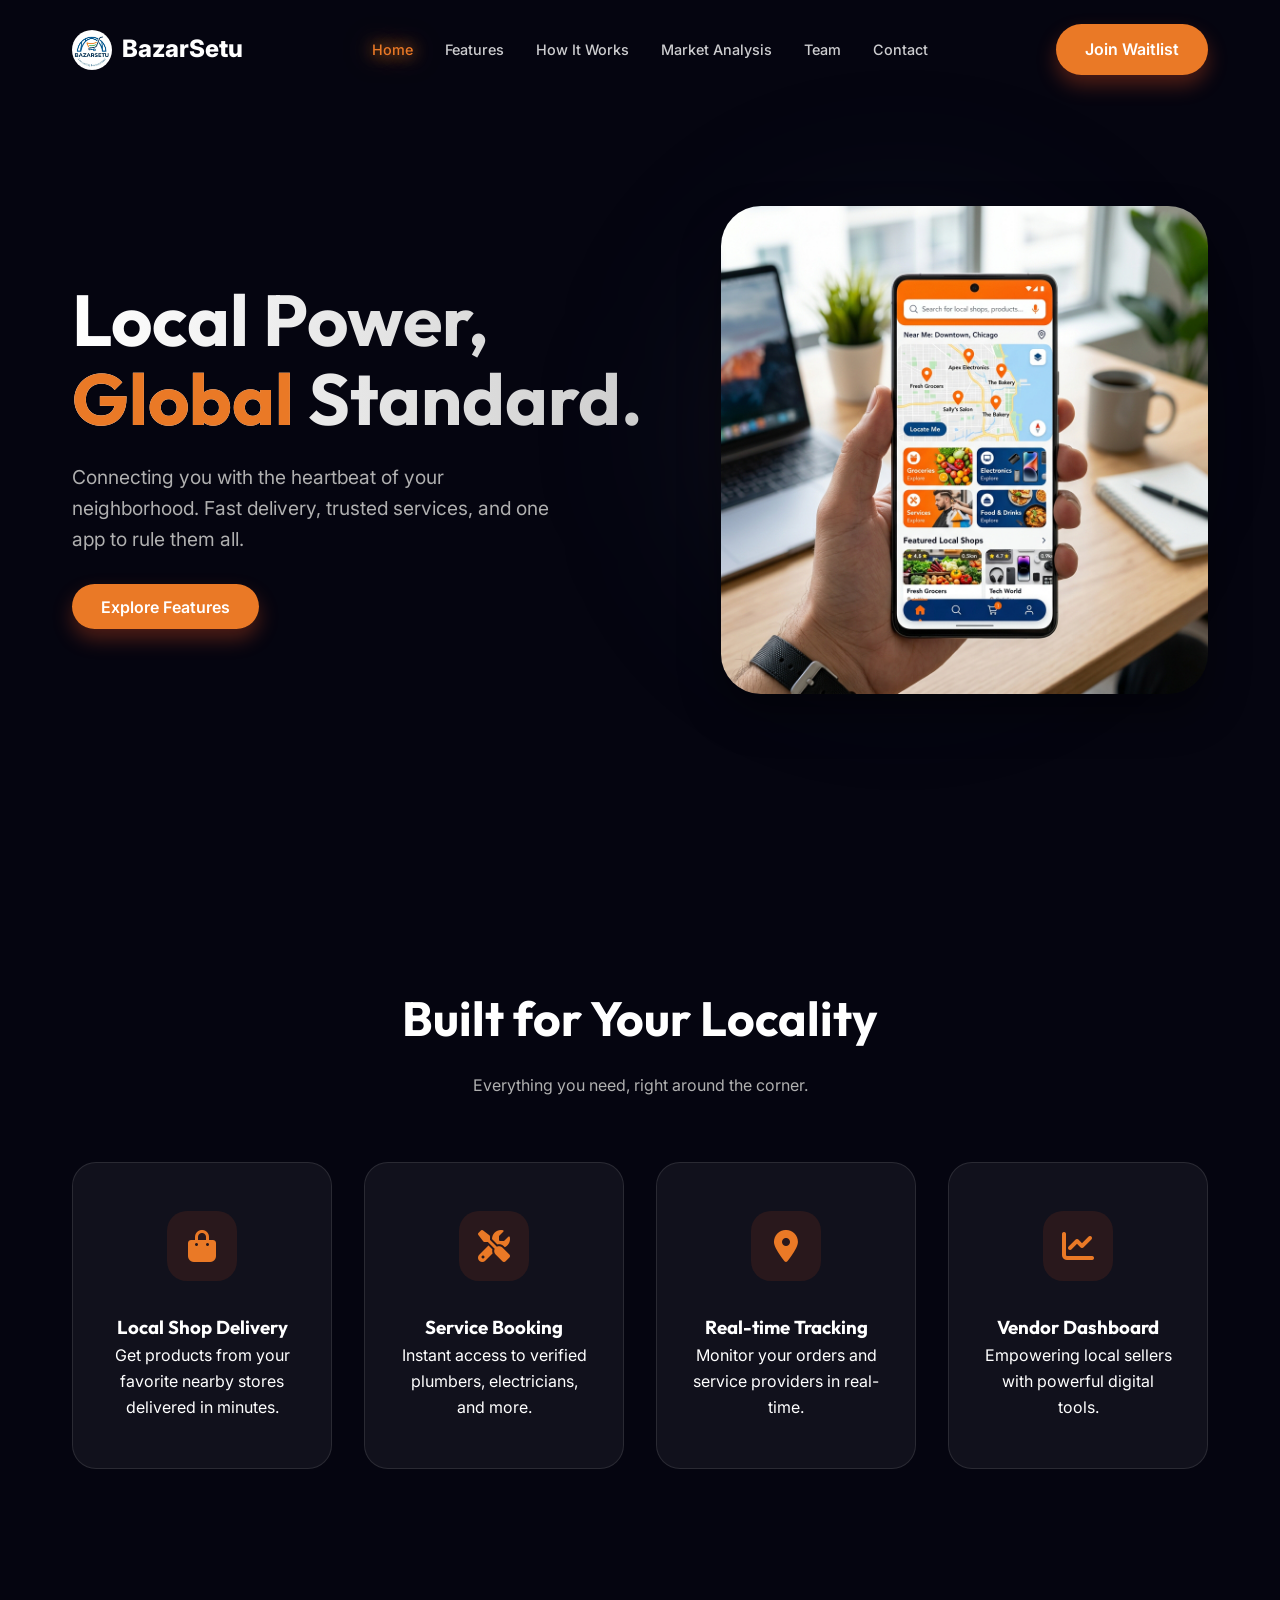
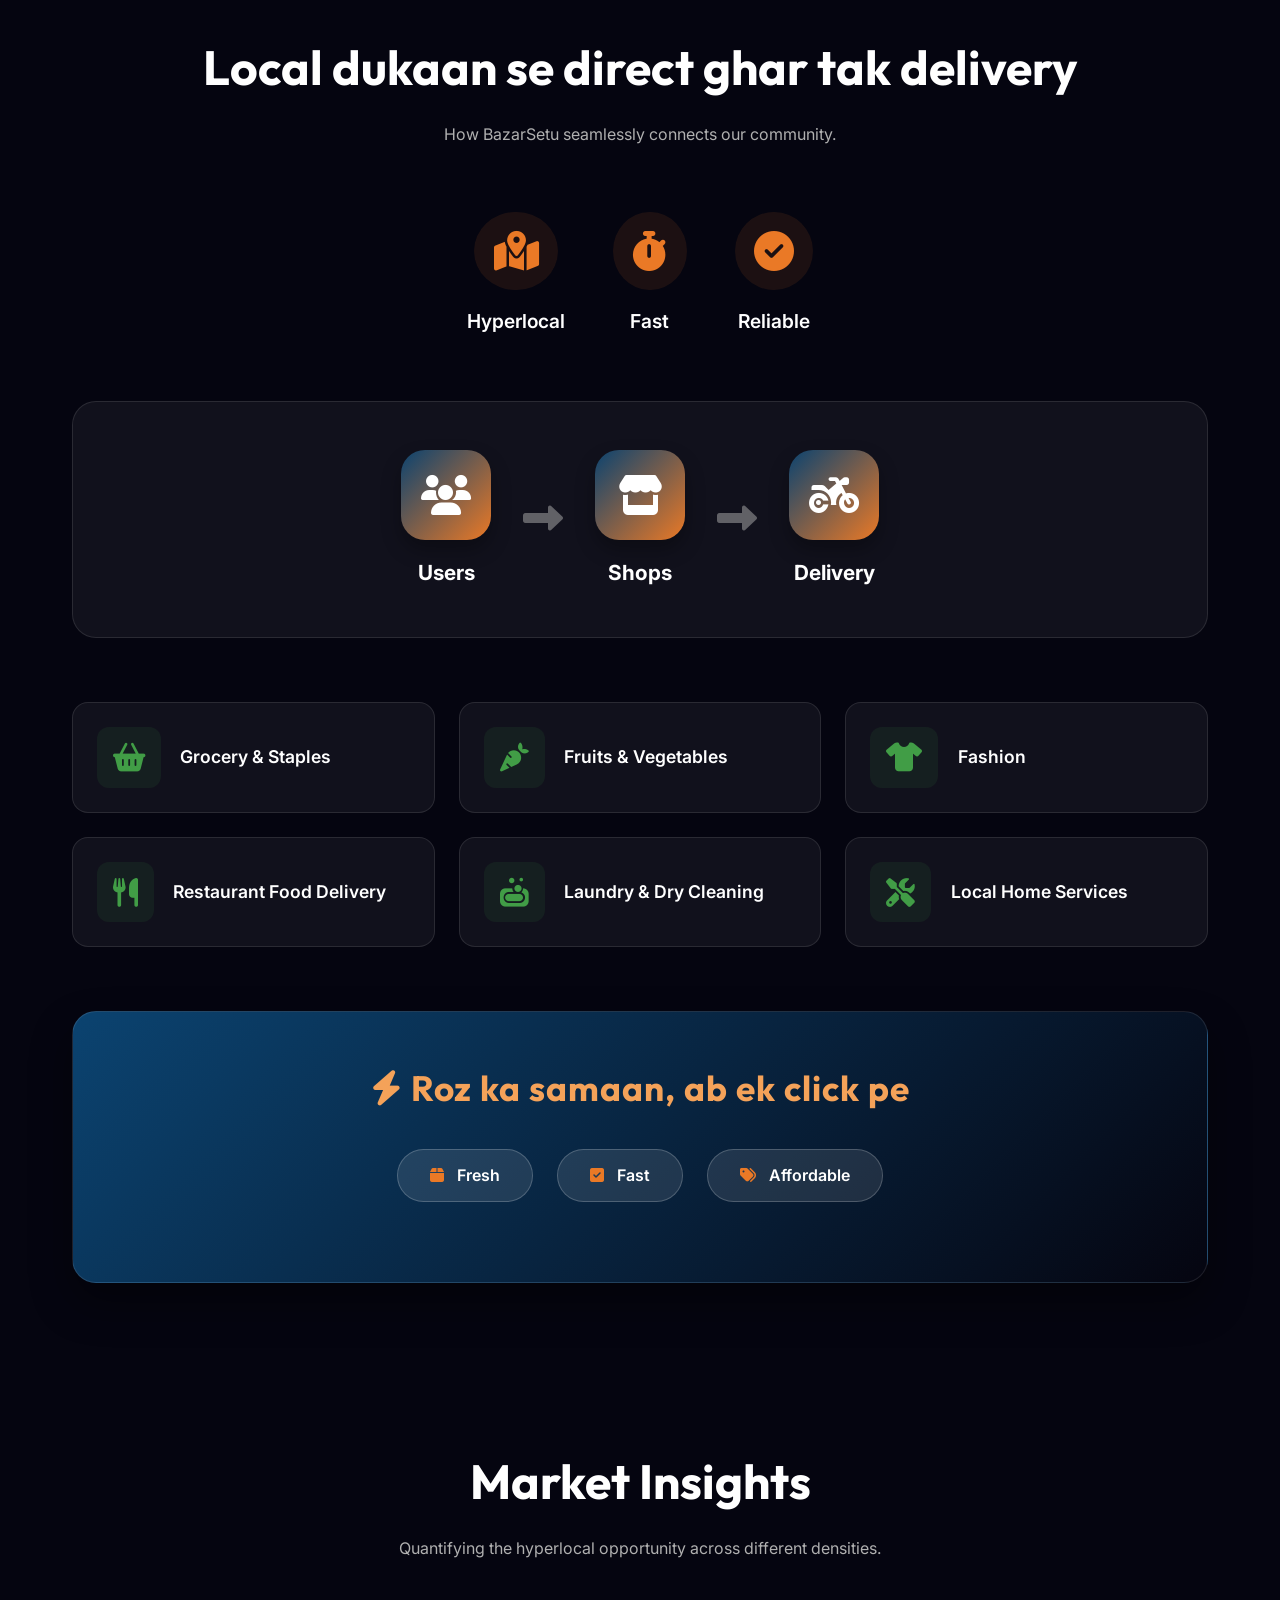
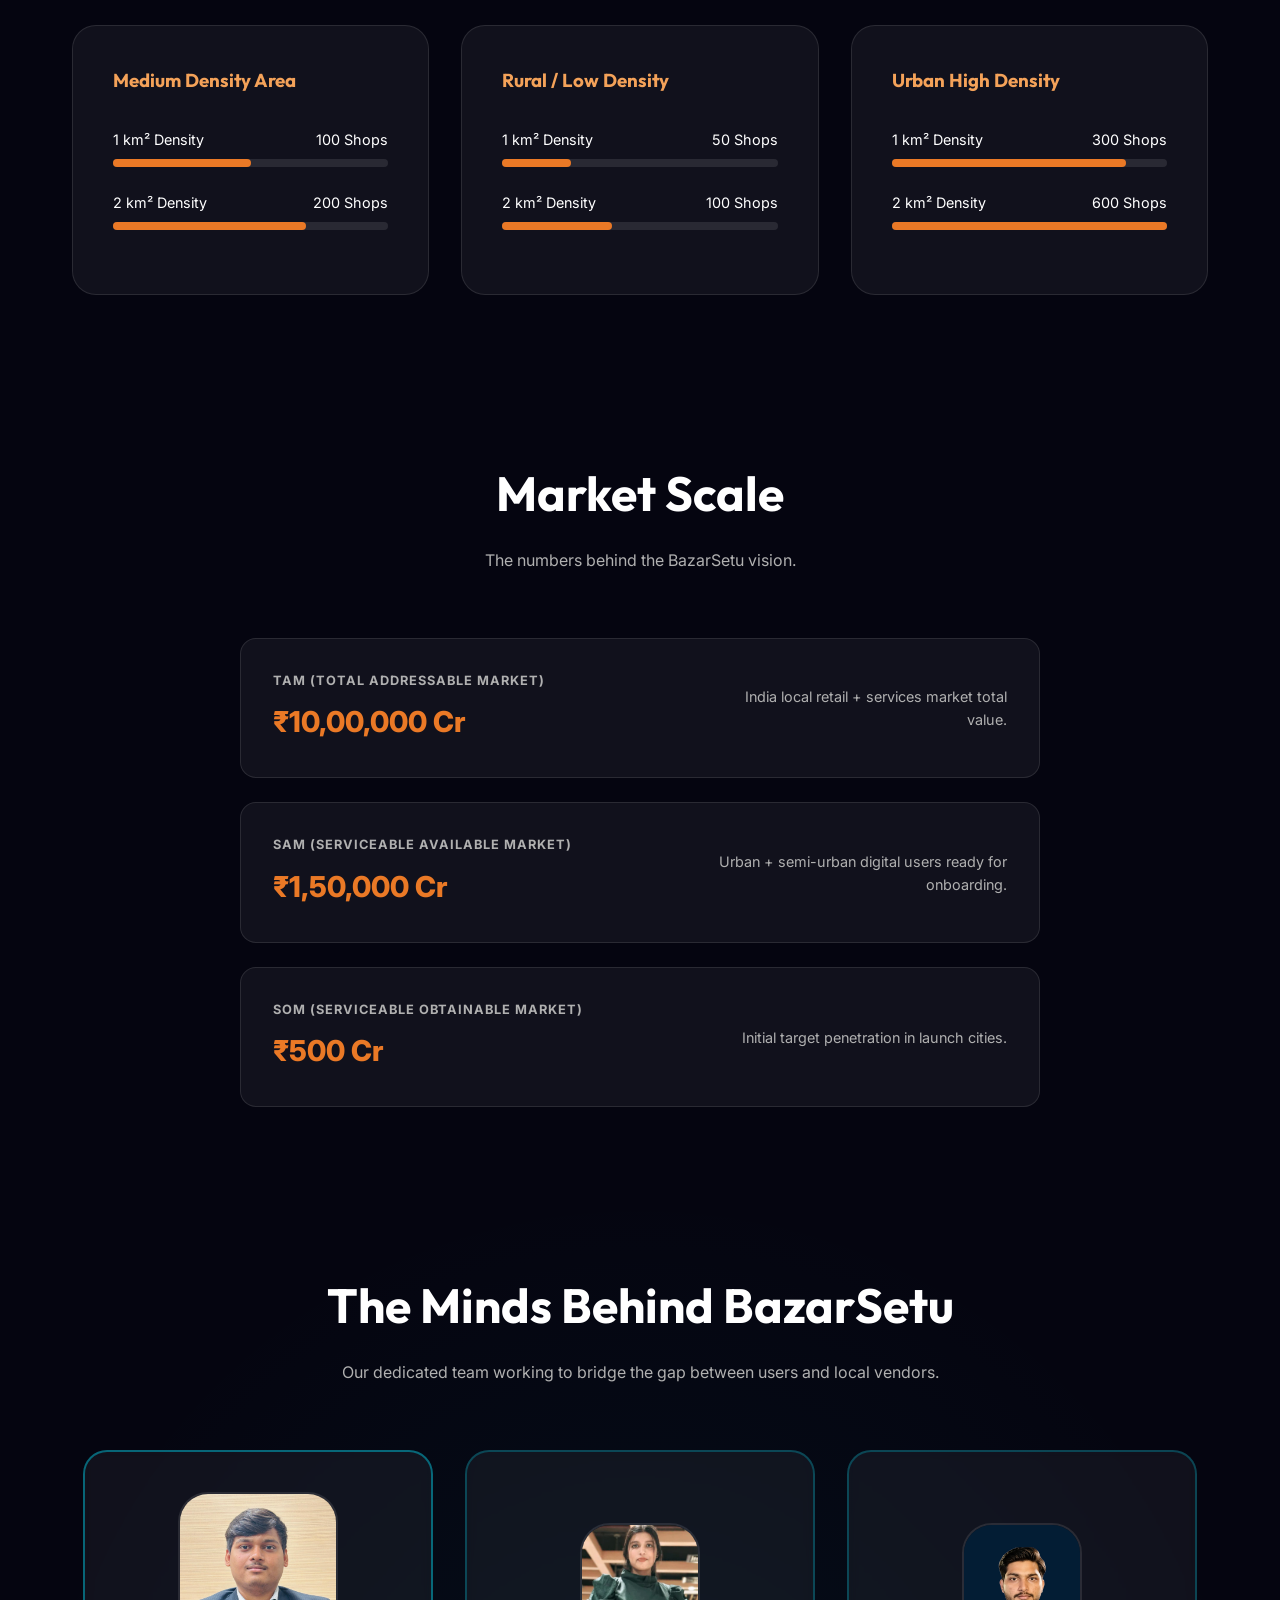
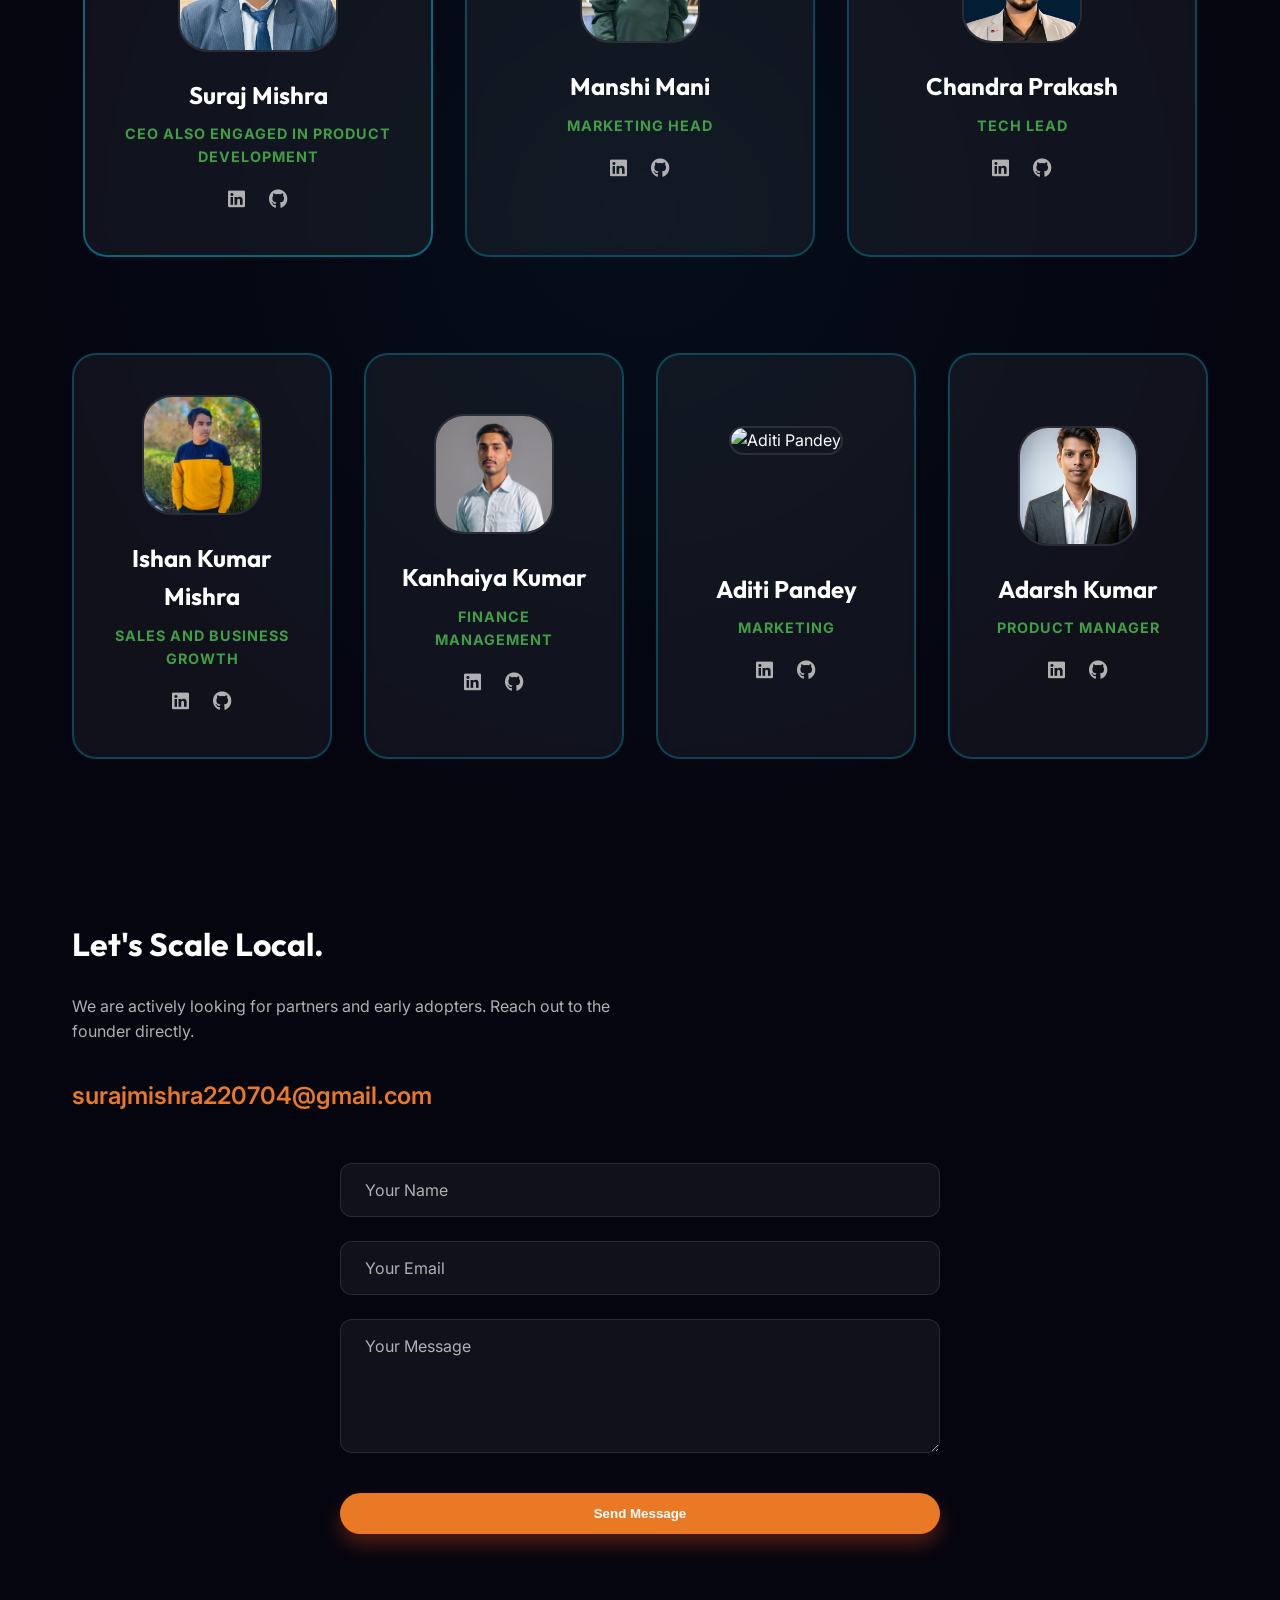
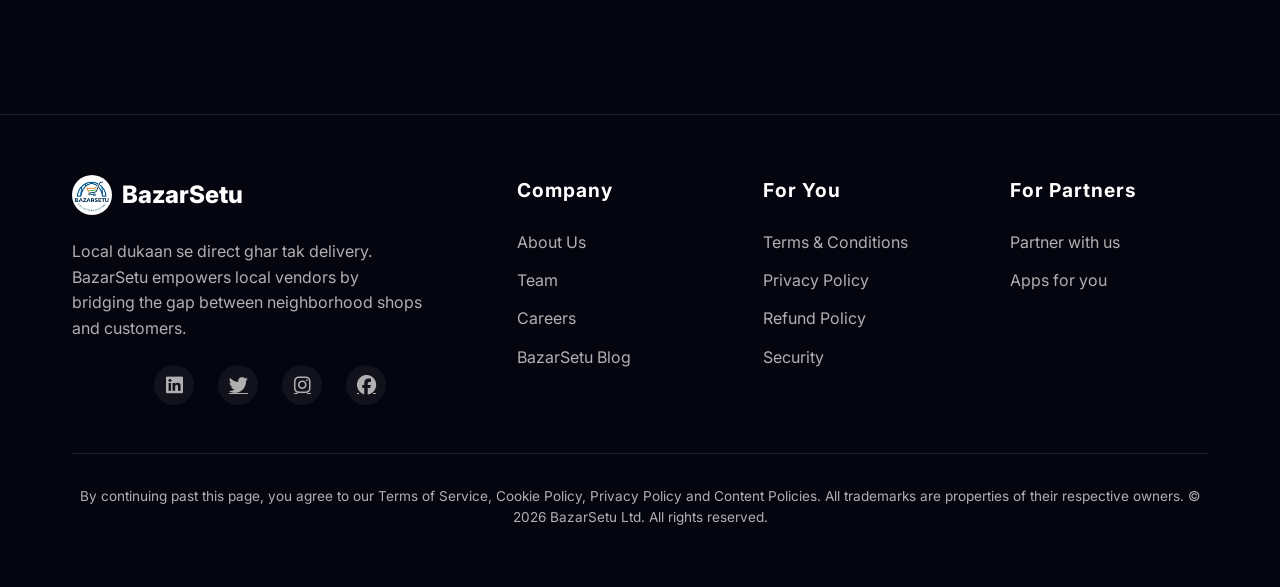
==== index.html @ 38281b8f "Merge branch 'main' from origin" ====
<!DOCTYPE html>
<html lang="en">
<head>
    <meta charset="UTF-8">
    <meta name="viewport" content="width=device-width, initial-scale=1.0">
    <title>BazarSetu | Hyperlocal Marketplace Startup</title>
    <meta name="description" content="BazarSetu connects you with nearby shops and service providers for fast delivery and reliable local services.">
    <link rel="stylesheet" href="css/style.css">
    <link rel="stylesheet" href="https://cdnjs.cloudflare.com/ajax/libs/font-awesome/6.4.0/css/all.min.css">
</head>
<body>

    <!-- Navigation -->
    <nav id="main-nav">
        <div class="container nav-content">
            <a href="index.html" class="logo">
                <img src="images/logo.png" alt="BazarSetu Logo">
                BazarSetu
            </a>
            <ul class="nav-links" id="nav-links">
                <li><a href="#hero">Home</a></li>
                <li><a href="#features">Features</a></li>
                <li><a href="#how-it-works">How It Works</a></li>
                <li><a href="#market">Market Analysis</a></li>
                <li><a href="#team">Team</a></li>
                <li><a href="#contact">Contact</a></li>
                <li class="mobile-only"><a href="#contact" class="btn-primary" style="display: inline-block; margin-top: 1rem;">Join Waitlist</a></li>
            </ul>
            <div class="nav-actions">
                <a href="#contact" class="btn-primary desktop-only">Join Waitlist</a>
                <div class="menu-toggle" id="mobile-menu">
                    <i class="fas fa-bars"></i>
                </div>
            </div>
        </div>
    </nav>

    <!-- Hero Section -->
    <section id="hero">
        <div class="hero-glow"></div>
        <div class="container hero-content">
            <div class="hero-text" data-reveal>
                <h1>Local Power, <span>Global</span> Standard.</h1>
                <p>Connecting you with the heartbeat of your neighborhood. Fast delivery, trusted services, and one app to rule them all.</p>
                <div class="hero-btns">
                    <a href="#features" class="btn-primary">Explore Features</a>
                </div>
            </div>
            <div class="hero-image" data-reveal>
                <img src="images/app_mockup.png" alt="BazarSetu Mobile App Mockup">
            </div>
        </div>
    </section>

    <!-- Features Section -->
    <section id="features">
        <div class="container">
            <div class="section-head" data-reveal>
                <h2>Built for Your <span>Locality</span></h2>
                <p>Everything you need, right around the corner.</p>
            </div>
            <div class="features-grid">
                <div class="feature-card" data-reveal>
                    <div class="feature-icon"><i class="fas fa-shopping-bag"></i></div>
                    <h3>Local Shop Delivery</h3>
                    <p>Get products from your favorite nearby stores delivered in minutes.</p>
                </div>
                <div class="feature-card" data-reveal>
                    <div class="feature-icon"><i class="fas fa-tools"></i></div>
                    <h3>Service Booking</h3>
                    <p>Instant access to verified plumbers, electricians, and more.</p>
                </div>
                <div class="feature-card" data-reveal>
                    <div class="feature-icon"><i class="fas fa-map-marker-alt"></i></div>
                    <h3>Real-time Tracking</h3>
                    <p>Monitor your orders and service providers in real-time.</p>
                </div>
                <div class="feature-card" data-reveal>
                    <div class="feature-icon"><i class="fas fa-chart-line"></i></div>
                    <h3>Vendor Dashboard</h3>
                    <p>Empowering local sellers with powerful digital tools.</p>
                </div>
            </div>
        </div>
    </section>

    <!-- How It Works Section -->
    <section id="how-it-works">
        <div class="container">
            <div class="section-head" data-reveal>
                <h2>Local dukaan se <span>direct ghar tak</span> delivery</h2>
                <p>How BazarSetu seamlessly connects our community.</p>
            </div>
            
            <div class="hw-core-pillars" data-reveal>
                <div class="hw-pillar"><i class="fas fa-map-marked-alt"></i><span>Hyperlocal</span></div>
                <div class="hw-pillar"><i class="fas fa-stopwatch"></i><span>Fast</span></div>
                <div class="hw-pillar"><i class="fas fa-check-circle"></i><span>Reliable</span></div>
            </div>

            <div class="hw-flow-container" data-reveal>
                <div class="hw-step">
                    <div class="hw-step-icon"><i class="fas fa-users"></i></div>
                    <h4>Users</h4>
                </div>
                <div class="hw-arrow"><i class="fas fa-long-arrow-alt-right"></i></div>
                <div class="hw-step">
                    <div class="hw-step-icon"><i class="fas fa-store"></i></div>
                    <h4>Shops</h4>
                </div>
                <div class="hw-arrow"><i class="fas fa-long-arrow-alt-right"></i></div>
                <div class="hw-step">
                    <div class="hw-step-icon"><i class="fas fa-motorcycle"></i></div>
                    <h4>Delivery</h4>
                </div>
            </div>

            <div class="hw-categories" data-reveal>
                <div class="hw-cat"><i class="fas fa-shopping-basket"></i><span>Grocery & Staples</span></div>
                <div class="hw-cat"><i class="fas fa-carrot"></i><span>Fruits & Vegetables</span></div>
                <div class="hw-cat"><i class="fas fa-tshirt"></i><span>Fashion</span></div>
                <div class="hw-cat"><i class="fas fa-utensils"></i><span>Restaurant Food Delivery</span></div>
                <div class="hw-cat"><i class="fas fa-soap"></i><span>Laundry & Dry Cleaning</span></div>
                <div class="hw-cat"><i class="fas fa-tools"></i><span>Local Home Services</span></div>
            </div>

            <div class="hw-tagline-box" data-reveal>
                <h3><i class="fas fa-bolt"></i> Roz ka samaan, ab ek click pe</h3>
                <div class="hw-tags">
                    <span><i class="fas fa-box"></i> Fresh</span>
                    <span><i class="fas fa-check-square"></i> Fast</span>
                    <span><i class="fas fa-tags"></i> Affordable</span>
                </div>
            </div>
        </div>
    </section>

    <!-- Market Research Section -->
    <section id="market">
        <div class="container">
            <div class="section-head" data-reveal>
                <h2>Market <span>Insights</span></h2>
                <p>Quantifying the hyperlocal opportunity across different densities.</p>
            </div>
            
            <div class="market-cases">
                <!-- Case 1: Medium Density -->
                <div class="case-card" data-reveal>
                    <h3>Medium Density Area</h3>
                    <div class="chart-bar-container">
                        <div class="chart-item">
                            <div class="chart-label">
                                <span>1 km² Density</span>
                                <span>100 Shops</span>
                            </div>
                            <div class="progress-bg"><div class="progress-fill" style="width: 50%;"></div></div>
                        </div>
                        <div class="chart-item">
                            <div class="chart-label">
                                <span>2 km² Density</span>
                                <span>200 Shops</span>
                            </div>
                            <div class="progress-bg"><div class="progress-fill" style="width: 70%;"></div></div>
                        </div>
                    </div>
                </div>

                <!-- Case 2: Rural / Low Density -->
                <div class="case-card" data-reveal>
                    <h3>Rural / Low Density</h3>
                    <div class="chart-bar-container">
                        <div class="chart-item">
                            <div class="chart-label">
                                <span>1 km² Density</span>
                                <span>50 Shops</span>
                            </div>
                            <div class="progress-bg"><div class="progress-fill" style="width: 25%;"></div></div>
                        </div>
                        <div class="chart-item">
                            <div class="chart-label">
                                <span>2 km² Density</span>
                                <span>100 Shops</span>
                            </div>
                            <div class="progress-bg"><div class="progress-fill" style="width: 40%;"></div></div>
                        </div>
                    </div>
                </div>

                <!-- Case 3: Urban High Density -->
                <div class="case-card" data-reveal>
                    <h3>Urban High Density</h3>
                    <div class="chart-bar-container">
                        <div class="chart-item">
                            <div class="chart-label">
                                <span>1 km² Density</span>
                                <span>300 Shops</span>
                            </div>
                            <div class="progress-bg"><div class="progress-fill" style="width: 85%;"></div></div>
                        </div>
                        <div class="chart-item">
                            <div class="chart-label">
                                <span>2 km² Density</span>
                                <span>600 Shops</span>
                            </div>
                            <div class="progress-bg"><div class="progress-fill" style="width: 100%;"></div></div>
                        </div>
                    </div>
                </div>
            </div>
        </div>
    </section>

    <!-- Market Potential (TAM SAM SOM) -->
    <section id="potential">
        <div class="container">
            <div class="section-head" data-reveal>
                <h2>Market <span>Scale</span></h2>
                <p>The numbers behind the BazarSetu vision.</p>
            </div>

            <div class="market-overview">
                <div class="market-tier" data-reveal>
                    <div class="tier-info">
                        <h4>TAM (Total Addressable Market)</h4>
                        <div class="amount">₹10,00,000 Cr</div>
                    </div>
                    <div class="tier-desc">India local retail + services market total value.</div>
                </div>
                <div class="market-tier" data-reveal>
                    <div class="tier-info">
                        <h4>SAM (Serviceable Available Market)</h4>
                        <div class="amount">₹1,50,000 Cr</div>
                    </div>
                    <div class="tier-desc">Urban + semi-urban digital users ready for onboarding.</div>
                </div>
                <div class="market-tier" data-reveal>
                    <div class="tier-info">
                        <h4>SOM (Serviceable Obtainable Market)</h4>
                        <div class="amount">₹500 Cr</div>
                    </div>
                    <div class="tier-desc">Initial target penetration in launch cities.</div>
                </div>
            </div>
        </div>
    </section>

    <!-- Team Section -->
    <section id="team">
        <div class="container">
            <div class="section-head" data-reveal>
                <h2>The <span>Minds</span> Behind BazarSetu</h2>
                <p>Our dedicated team working to bridge the gap between users and local vendors.</p>
            </div>

            <div class="team-container">
                <!-- Leading Team Tier -->
                <div class="team-tier core-team-tier" data-reveal>
                    <div class="team-card founder">
                        <div class="member-img-wrapper">
                            <img src="images/suraj.png" alt="Suraj Mishra" class="member-img">
                        </div>
                        <div class="member-info">
                            <h3>Suraj Mishra</h3>
                            <span class="role">CEO also engaged in product development</span>
                            <div class="social-links">
                                <a href="https://www.linkedin.com/in/suraj-mishra-283059278/"><i class="fab fa-linkedin"></i></a>
                                <a href="https://github.com/suraj-812"><i class="fab fa-github"></i></a>
                            </div>
                        </div>
                    </div>
                    <div class="team-card">
                        <div class="member-img-wrapper">
                            <img src="images/Manshi.png" alt="Manshi Mani" class="member-img">
                        </div>
                        <div class="member-info">
                            <h3>Manshi Mani</h3>
                            <span class="role">Marketing Head</span>
                            <div class="social-links">
                                <a href="https://www.linkedin.com/in/manshi-mani-a901a1308?utm_source=share_via&utm_content=profile&utm_medium=member_android"><i class="fab fa-linkedin"></i></a>
                                <a href="https://github.com/manimanshi2207-design"><i class="fab fa-github"></i></a>
                            </div>
                        </div>
                    </div>
                    <div class="team-card">
                        <div class="member-img-wrapper">
                            <img src="images/cp.png" alt="Rohan Das" class="member-img">
                        </div>
                        <div class="member-info">
                            <h3>Chandra Prakash</h3>
                            <span class="role">Tech Lead</span>
                            <div class="social-links">
                                <a href="https://www.linkedin.com/in/chandra-prakash90"><i class="fab fa-linkedin"></i></a>
                                <a href=" https://github.com/TechEnggCP01"><i class="fab fa-github"></i></a>
                            </div>
                        </div>
                    </div>
                </div>

                <div class="team-tier core-tier" data-reveal>
                    <!-- Member 1 -->
                    <div class="team-card">
                        <div class="member-img-wrapper">
                            <img src="images/ishan.png" alt="Ishan Kumar Mishra" class="member-img">
                        </div>
                        <div class="member-info">
                            <h3>Ishan Kumar Mishra</h3>
                            <span class="role">Sales and business Growth</span>
                            <div class="social-links">
                                <a href="#"><i class="fab fa-linkedin"></i></a>
                                <a href="#"><i class="fab fa-github"></i></a>
                            </div>
                        </div>
                    </div>
                    <!-- Member 2 -->
                    <div class="team-card">
                        <div class="member-img-wrapper">
                            <img src="images/kanhaiyakumar.jpeg" alt="Kanhaiya Kumar" class="member-img">
                        </div>
                        <div class="member-info">
                            <h3>Kanhaiya Kumar</h3>
                            <span class="role">Finance management</span>
                            <div class="social-links">
                                <a href="https://www.linkedin.com/in/kanhaiya-kumar5"><i class="fab fa-linkedin"></i></a>
                                <a href="https://github.com/kanhaiyamishra05"><i class="fab fa-github"></i></a>
                            </div>
                        </div>
                    </div>
                    <!-- Member 3 -->
                    <div class="team-card">
                        <div class="member-img-wrapper">
                            <img src="images/team_ananya.png" alt="Aditi Pandey" class="member-img">
                        </div>
                        <div class="member-info">
                            <h3>Aditi Pandey</h3>
                            <span class="role">Marketing</span>
                            <div class="social-links">
                                <a href="#"><i class="fab fa-linkedin"></i></a>
                                <a href="#"><i class="fab fa-github"></i></a>
                            </div>
                        </div>
                    </div>
                    <!-- Member 4 -->
                    <div class="team-card">
                        <div class="member-img-wrapper">
                            <img src="images/adarsh.png" alt="Adarsh Kumar" class="member-img">
                        </div>
                        <div class="member-info">
                            <h3>Adarsh Kumar</h3>
                            <span class="role">Product Manager</span>
                            <div class="social-links">
                                <a href="https://www.linkedin.com/in/adarsh-kumar-934bb5331?utm_source=share&utm_campaign=share_via&utm_content=profile&utm_medium=android_app"><i class="fab fa-linkedin"></i></a>
                                <a href="https://github.com/adarshkumar161920-del"><i class="fab fa-github"></i></a>
                            </div>
                        </div>
                    </div>
                </div>
            </div>
        </div>
    </section>

    <!-- Contact Section -->
    <section id="contact">
        <div class="container">
            <div class="contact-box" data-reveal>
                <h3>Let's <span>Scale</span> Local.</h3>
                <p style="color: var(--text-gray); margin-bottom: 2rem; max-width: 600px;">We are actively looking for partners and early adopters. Reach out to the founder directly.</p>
                <a href="mailto:surajmishra220704@gmail.com" class="contact-email">surajmishra220704@gmail.com</a>

                <form action="https://formsubmit.co/bazarsetu6@gmail.com" method="POST" class="contact-form">
                    <input type="text" name="name" placeholder="Your Name" required class="glass-input">
                    <input type="email" name="email" placeholder="Your Email" required class="glass-input">
                    <!-- Config elements for formsubmit -->
                    <input type="hidden" name="_captcha" value="false">
                    <input type="hidden" name="_subject" value="New Submission from BazarSetu Contact Form">
                    
                    <textarea name="message" placeholder="Your Message" required class="glass-input" rows="5"></textarea>
                    <button type="submit" class="btn-primary" style="margin-top: 1rem; width: 100%;">Send Message</button>
                </form>
            </div>
        </div>
    </section>

    <footer>
        <div class="container">
            <div class="footer-grid">
                <div class="footer-col about-col">
                    <a href="index.html" class="logo">
                        <img src="images/logo.png" alt="BazarSetu Logo">
                        BazarSetu
                    </a>
                    <p>Local dukaan se direct ghar tak delivery. BazarSetu empowers local vendors by bridging the gap between neighborhood shops and customers.</p>
                    <div class="social-links footer-socials">
                        <a href="#"><i class="fab fa-linkedin"></i></a>
                        <a href="https://x.com/BazarSetu"><i class="fab fa-twitter"></i></a>
                        <a href="https://www.instagram.com/bazarsetu_"><i class="fab fa-instagram"></i></a>
                        <a href="https://www.facebook.com/share/18dxwwvAvE/"><i class="fab fa-facebook"></i></a>
                    </div>
                </div>
                
                <div class="footer-col">
                    <h4>Company</h4>
                    <ul>
                        <li><a href="index.html#hero">About Us</a></li>
                        <li><a href="index.html#team">Team</a></li>
                        <li><a href="#">Careers</a></li>
                        <li><a href="#">BazarSetu Blog</a></li>
                    </ul>
                </div>
                
                <div class="footer-col">
                    <h4>For You</h4>
                    <ul>
                        <li><a href="html/terms.html">Terms & Conditions</a></li>
                        <li><a href="html/privacy.html">Privacy Policy</a></li>
                        <li><a href="html/refund.html">Refund Policy</a></li>
                        <li><a href="html/security.html">Security</a></li>
                    </ul>
                </div>

                <div class="footer-col">
                    <h4>For Partners</h4>
                    <ul>
                        <li><a href="#">Partner with us</a></li>
                        <li><a href="#">Apps for you</a></li>
                    </ul>
                </div>
            </div>
            
            <div class="footer-bottom">
                <p>By continuing past this page, you agree to our Terms of Service, Cookie Policy, Privacy Policy and Content Policies. All trademarks are properties of their respective owners. © 2026 BazarSetu Ltd. All rights reserved.</p>
            </div>
        </div>
    </footer>

    <script src="Script/script.js"></script>
</body>
</html>
---- css/style.css ----
@import url('https://fonts.googleapis.com/css2?family=Inter:wght@300;400;600;800&family=Outfit:wght@400;700&display=swap');

:root {
    --primary: #EA7926;
    --primary-light: #F4A259;
    --secondary: #0B4370;
    --accent: #419D46;
    --bg-dark: #050510;
    --bg-card: rgba(255, 255, 255, 0.05);
    --text-white: #FFFFFF;
    --text-gray: #B0B0B0;
    --glass-border: rgba(255, 255, 255, 0.1);
    --glass-grad: linear-gradient(135deg, rgba(255, 255, 255, 0.1), rgba(255, 255, 255, 0.05));
    --shadow-premium: 0 20px 40px rgba(0, 0, 0, 0.4);
    --transition-smooth: all 0.4s cubic-bezier(0.165, 0.84, 0.44, 1);
}

* {
    margin: 0;
    padding: 0;
    box-sizing: border-box;
}

body {
    font-family: 'Inter', sans-serif;
    background-color: var(--bg-dark);
    color: var(--text-white);
    line-height: 1.6;
    overflow-x: hidden;
}

h1, h2, h3 {
    font-family: 'Outfit', sans-serif;
    font-weight: 700;
}

/* --- Animations & Reveal --- */
@keyframes float {
    0% { transform: translateY(0px) scale(1); }
    50% { transform: translateY(-15px) scale(1.02); }
    100% { transform: translateY(0px) scale(1); }
}

@keyframes pulse-glow {
    0% { opacity: 0.4; transform: scale(1); }
    50% { opacity: 0.7; transform: scale(1.05); }
    100% { opacity: 0.4; transform: scale(1); }
}

[data-reveal] {
    opacity: 0;
    transform: translateY(40px);
    transition: all 1s cubic-bezier(0.165, 0.84, 0.44, 1);
}

[data-reveal].revealed {
    opacity: 1;
    transform: translateY(0);
}

/* --- Layout --- */

.container {
    max-width: 1200px;
    margin: 0 auto;
    padding: 0 2rem;
}

section {
    padding: 80px 0;
}

/* --- Navigation --- */

nav {
    position: fixed;
    top: 0;
    width: 100%;
    z-index: 1000;
    padding: 1.5rem 0;
    transition: var(--transition-smooth);
}

nav.scrolled {
    background: rgba(5, 5, 16, 0.8);
    backdrop-filter: blur(10px);
    border-bottom: 1px solid var(--glass-border);
    padding: 1rem 0;
}

.nav-content {
    display: flex;
    justify-content: space-between;
    align-items: center;
}

.logo {
    display: flex;
    align-items: center;
    gap: 10px;
    font-size: 1.5rem;
    font-weight: 800;
    color: var(--text-white);
    text-decoration: none;
}

.logo img {
    height: 40px;
    width: 40px;
    border-radius: 50%;
    object-fit: cover;
    background-color: #ffffff; /* Ensures the logo circle pops against the dark nav */
}

.nav-links {
    display: flex;
    gap: 2rem;
    list-style: none;
}

.mobile-only {
    display: none;
}

.desktop-only {
    display: inline-block;
}

.nav-actions {
    display: flex;
    align-items: center;
    gap: 1.5rem;
}

.menu-toggle {
    display: none;
    font-size: 1.5rem;
    color: var(--text-white);
    cursor: pointer;
    transition: var(--transition-smooth);
}

.menu-toggle:hover {
    color: var(--primary);
}

.nav-links a {
    color: var(--text-white);
    text-decoration: none;
    font-weight: 500;
    font-size: 0.9rem;
    transition: var(--transition-smooth);
    opacity: 0.8;
}

.nav-links a:hover {
    opacity: 1;
    color: var(--primary);
}

.nav-links a.active-link {
    opacity: 1;
    color: var(--primary);
    text-shadow: 0 0 15px var(--primary), 0 0 30px var(--primary-light);
    transform: scale(1.05);
    transition: all 0.3s ease;
}

.btn-primary {
    background: var(--primary);
    color: white;
    padding: 0.8rem 1.8rem;
    border-radius: 50px;
    text-decoration: none;
    font-weight: 600;
    transition: var(--transition-smooth);
    border: none;
    cursor: pointer;
    box-shadow: 0 10px 20px rgba(255, 87, 34, 0.3);
}

.btn-primary:hover {
    transform: translateY(-3px);
    box-shadow: 0 15px 30px rgba(255, 87, 34, 0.4);
}

/* --- Hero Section --- */

#hero {
    min-height: 100vh;
    display: flex;
    align-items: center;
    position: relative;
    overflow: hidden;
}

.hero-glow {
    position: absolute;
    top: 20%;
    right: 10%;
    width: 500px;
    height: 500px;
    background: radial-gradient(circle, rgba(234, 121, 38, 0.2) 0%, rgba(11, 67, 112, 0.1) 50%, transparent 70%);
    filter: blur(80px);
    z-index: 0;
    pointer-events: none;
    animation: pulse-glow 8s ease-in-out infinite;
}

.hero-content {
    display: grid;
    grid-template-columns: 1.2fr 1fr;
    align-items: center;
    gap: 4rem;
}

.hero-text h1 {
    font-size: 4.5rem;
    line-height: 1.1;
    margin-bottom: 1.5rem;
    background: linear-gradient(to right, #fff, #ccc);
    -webkit-background-clip: text;
    -webkit-text-fill-color: transparent;
}

.hero-text h1 span {
    color: var(--primary);
    -webkit-text-fill-color: var(--primary);
}

.hero-text p {
    font-size: 1.2rem;
    color: var(--text-gray);
    margin-bottom: 2.5rem;
    max-width: 500px;
}

.hero-image img {
    width: 100%;
    max-width: 550px;
    display: block;
    border-radius: 40px;
    box-shadow: var(--shadow-premium);
    animation: float 6s ease-in-out infinite;
}

.hero-image:hover img {
    transform: perspective(1000px) rotateY(0deg) rotateX(0deg);
}

/* --- Features --- */

.section-head {
    text-align: center;
    margin-bottom: 4rem;
}

.section-head h2 {
    font-size: 3rem;
    margin-bottom: 1rem;
}

.section-head p {
    color: var(--text-gray);
}

.features-grid {
    display: grid;
    grid-template-columns: repeat(auto-fit, minmax(250px, 1fr));
    gap: 2rem;
}

.feature-card {
    background: var(--bg-card);
    border: 1px solid var(--glass-border);
    padding: 3rem 2rem;
    border-radius: 24px;
    transition: var(--transition-smooth);
    text-align: center;
}

.feature-card:hover {
    background: rgba(255, 255, 255, 0.08);
    transform: translateY(-10px);
    border-color: var(--primary);
}

.feature-icon {
    width: 70px;
    height: 70px;
    background: rgba(255, 87, 34, 0.1);
    color: var(--primary);
    display: flex;
    align-items: center;
    justify-content: center;
    border-radius: 20px;
    margin: 0 auto 2rem;
    font-size: 2rem;
}

/* --- How It Works Infographic UI --- */
.hw-core-pillars {
    display: flex;
    justify-content: center;
    gap: 3rem;
    margin-bottom: 4rem;
    flex-wrap: wrap;
}

.hw-pillar {
    display: flex;
    flex-direction: column;
    align-items: center;
    gap: 0.5rem;
    font-size: 1.2rem;
    font-weight: 600;
    color: var(--text-white);
}

.hw-pillar i {
    font-size: 2.5rem;
    color: var(--primary);
    background: rgba(234, 121, 38, 0.1);
    padding: 1.2rem;
    border-radius: 50%;
    margin-bottom: 0.5rem;
}

.hw-flow-container {
    display: flex;
    justify-content: center;
    align-items: center;
    gap: 2rem;
    background: var(--bg-card);
    border: 1px solid var(--glass-border);
    padding: 3rem;
    border-radius: 24px;
    margin-bottom: 4rem;
}

.hw-step {
    text-align: center;
}

.hw-step-icon {
    width: 90px;
    height: 90px;
    background: linear-gradient(135deg, var(--secondary), var(--primary));
    border-radius: 24px;
    display: flex;
    justify-content: center;
    align-items: center;
    font-size: 2.5rem;
    color: white;
    margin: 0 auto 1rem;
    box-shadow: 0 10px 20px rgba(0,0,0,0.3);
    animation: float 5s ease-in-out infinite alternate;
}

.hw-step h4 {
    font-size: 1.3rem;
    color: var(--text-white);
}

.hw-arrow {
    font-size: 2.5rem;
    color: var(--text-gray);
    opacity: 0.5;
}

.hw-categories {
    display: grid;
    grid-template-columns: repeat(auto-fit, minmax(280px, 1fr));
    gap: 1.5rem;
    margin-bottom: 4rem;
}

.hw-cat {
    background: var(--bg-card);
    border: 1px solid var(--glass-border);
    padding: 1.5rem;
    border-radius: 16px;
    display: flex;
    align-items: center;
    gap: 1.2rem;
    font-size: 1.1rem;
    font-weight: 600;
    transition: var(--transition-smooth);
}

.hw-cat:hover {
    transform: translateY(-5px);
    border-color: var(--accent);
    background: rgba(255, 255, 255, 0.1);
}

.hw-cat i {
    font-size: 1.8rem;
    color: var(--accent);
    background: rgba(65, 157, 70, 0.1);
    padding: 1rem;
    border-radius: 12px;
}

.hw-tagline-box {
    background: linear-gradient(135deg, var(--secondary), #050510);
    border: 1px solid var(--glass-border);
    padding: 3rem;
    border-radius: 24px;
    text-align: center;
    box-shadow: var(--shadow-premium);
}

.hw-tagline-box h3 {
    color: var(--primary-light);
    font-size: 2.2rem;
    margin-bottom: 2rem;
    letter-spacing: 1px;
}

.hw-tags {
    display: flex;
    justify-content: center;
    gap: 1.5rem;
    margin-bottom: 2rem;
    flex-wrap: wrap;
}

.hw-tags span {
    background: rgba(255, 255, 255, 0.1);
    padding: 0.8rem 2rem;
    border-radius: 50px;
    font-weight: 600;
    color: var(--text-white);
    border: 1px solid rgba(255, 255, 255, 0.2);
    display: flex;
    align-items: center;
    gap: 0.8rem;
}

.hw-tags span i {
    color: var(--primary);
}

.hw-hashtag {
    font-size: 1.8rem;
    font-weight: 800;
    color: var(--text-white);
    letter-spacing: 2px;
    display: flex;
    justify-content: center;
    align-items: center;
    gap: 10px;
}

/* --- Market Research Charts --- */

.market-cases {
    display: grid;
    grid-template-columns: repeat(auto-fit, minmax(300px, 1fr));
    gap: 2rem;
}

.case-card {
    background: var(--bg-card);
    border: 1px solid var(--glass-border);
    border-radius: 24px;
    padding: 2.5rem;
    position: relative;
    overflow: hidden;
}

.case-card h3 {
    margin-bottom: 1.5rem;
    color: var(--primary-light);
}

.chart-bar-container {
    margin-top: 2rem;
}

.chart-item {
    margin-bottom: 1.5rem;
}

.chart-label {
    display: flex;
    justify-content: space-between;
    margin-bottom: 0.5rem;
    font-size: 0.9rem;
}

.progress-bg {
    height: 8px;
    background: rgba(255, 255, 255, 0.1);
    border-radius: 4px;
}

.progress-fill {
    height: 100%;
    background: var(--primary);
    border-radius: 4px;
    width: 0;
    transition: width 1.5s ease;
}

/* --- TAM SAM SOM Visualization --- */

.market-overview {
    display: flex;
    flex-direction: column;
    align-items: center;
    gap: 1.5rem;
    margin-top: 4rem;
}

.market-tier {
    width: 100%;
    max-width: 800px;
    background: var(--bg-card);
    border: 1px solid var(--glass-border);
    padding: 2rem;
    border-radius: 16px;
    display: flex;
    justify-content: space-between;
    align-items: center;
    transition: var(--transition-smooth);
}

.market-tier:hover {
    background: rgba(255, 255, 255, 0.1);
    transform: scale(1.02);
}

.tier-info h4 {
    color: var(--text-gray);
    font-size: 0.8rem;
    text-transform: uppercase;
    letter-spacing: 1px;
    margin-bottom: 0.5rem;
}

.tier-info .amount {
    font-size: 1.8rem;
    font-weight: 800;
    color: var(--primary);
}

.tier-desc {
    font-size: 0.9rem;
    color: var(--text-gray);
    max-width: 300px;
    text-align: right;
}

/* --- Contact & Footer --- */

footer {
    padding: 60px 0;
    border-top: 1px solid var(--glass-border);
    margin-top: 100px;
}

.footer-grid {
    display: grid;
    grid-template-columns: 2fr 1fr 1fr 1fr;
    gap: 3rem;
    margin-bottom: 3rem;
}

.footer-col h4 {
    font-size: 1.2rem;
    margin-bottom: 1.5rem;
    letter-spacing: 1px;
    color: var(--text-white);
}

.footer-col ul {
    list-style: none;
}

.footer-col ul li {
    margin-bottom: 0.8rem;
}

.footer-col ul li a {
    color: var(--text-gray);
    text-decoration: none;
    transition: var(--transition-smooth);
}

.footer-col ul li a:hover {
    color: var(--primary);
}

.about-col p {
    color: var(--text-gray);
    margin: 1.5rem 0;
    max-width: 350px;
}

.footer-socials {
    display: flex;
    gap: 1.5rem;
}

.footer-socials a {
    color: var(--text-white);
    background: rgba(255, 255, 255, 0.05);
    width: 40px;
    height: 40px;
    display: flex;
    justify-content: center;
    align-items: center;
    border-radius: 50%;
    transition: var(--transition-smooth);
}

.footer-socials a:hover {
    background: var(--primary);
    transform: translateY(-3px);
}

.footer-bottom {
    border-top: 1px solid var(--glass-border);
    padding-top: 2rem;
    text-align: center;
    color: var(--text-gray);
    font-size: 0.85rem;
    line-height: 1.5;
}

.contact-box h3 {
    font-size: 2rem;
    margin-bottom: 1.5rem;
}

.contact-email {
    font-size: 1.5rem;
    color: var(--primary);
    text-decoration: none;
    font-weight: 600;
    border-bottom: 2px solid transparent;
    transition: var(--transition-smooth);
}

.contact-email:hover {
    border-bottom: 2px solid var(--primary);
}

.contact-form {
    margin-top: 3rem;
    display: flex;
    flex-direction: column;
    gap: 1.5rem;
    max-width: 600px;
    margin-left: auto;
    margin-right: auto;
    text-align: left;
}

.glass-input {
    width: 100%;
    padding: 1rem 1.5rem;
    background: var(--bg-card);
    border: 1px solid var(--glass-border);
    border-radius: 12px;
    color: var(--text-white);
    font-family: inherit;
    font-size: 1rem;
    transition: var(--transition-smooth);
}

.glass-input::placeholder {
    color: var(--text-gray);
}

.glass-input:focus {
    outline: none;
    border-color: var(--primary);
    background: rgba(255, 255, 255, 0.08);
    box-shadow: 0 0 15px rgba(234, 121, 38, 0.2);
}

/* --- Team Section --- */

#team {
    background: radial-gradient(circle at center, rgba(0, 188, 212, 0.05) 0%, transparent 70%);
}

.team-container {
    display: flex;
    flex-direction: column;
    align-items: center;
    gap: 4rem;
}

.team-tier, .core-tier {
    width: 100%;
    display: flex;
    justify-content: center;
    flex-wrap: wrap;
    gap: 2rem;
}

.core-tier {
    margin-top: 2rem;
}

.team-card {
    background: var(--bg-card);
    border: 2px solid rgba(0, 188, 212, 0.3);
    border-radius: 24px;
    padding: 2.5rem 2rem;
    text-align: center;
    transition: var(--transition-smooth);
    position: relative;
    overflow: hidden;
    backdrop-filter: blur(5px);
    display: flex;
    flex-direction: column;
    justify-content: center;
    align-items: center;
    flex: 1 1 260px;
    max-width: 350px;
    min-height: 380px;
}

.team-card::before {
    content: '';
    position: absolute;
    top: 0;
    left: 0;
    width: 100%;
    height: 100%;
    background: radial-gradient(circle at var(--mouse-x, 50%) var(--mouse-y, 50%), rgba(0, 188, 212, 0.15) 0%, transparent 60%);
    opacity: 0;
    transition: opacity 0.3s ease;
    pointer-events: none;
}

.team-card:hover::before {
    opacity: 1;
}

.team-card:hover {
    transform: translateY(-10px);
    border-color: var(--accent);
    box-shadow: 0 15px 30px rgba(0, 188, 212, 0.2);
}

.team-card.founder {
    border-color: rgba(0, 188, 212, 0.5); /* Keep it slightly stronger for leader if desired, or just omit if totally uniform */
}

.member-img-wrapper {
    width: 120px;
    height: 120px;
    margin: 0 auto 1.5rem;
    position: relative;
}

.founder .member-img-wrapper {
    width: 160px;
    height: 160px;
}

.member-img {
    width: 100%;
    height: 100%;
    object-fit: cover;
    border-radius: 30px; /* Rounded Squares */
    border: 2px solid var(--glass-border);
    transition: var(--transition-smooth);
}

.team-card:hover .member-img {
    border-color: var(--accent);
    transform: scale(1.05);
}

.member-info h3 {
    font-size: 1.5rem;
    margin-bottom: 0.5rem;
    color: var(--text-white);
}

.member-info .role {
    color: var(--accent);
    font-weight: 700;
    font-size: 0.9rem;
    text-transform: uppercase;
    letter-spacing: 1px;
    margin-bottom: 1rem;
    display: block;
}

.member-info .bio {
    color: var(--text-gray);
    font-size: 0.9rem;
    line-height: 1.5;
    margin-bottom: 1.5rem;
}

.social-links {
    display: flex;
    justify-content: center;
    gap: 1.5rem;
}

.social-links a {
    color: var(--text-gray);
    font-size: 1.2rem;
    transition: var(--transition-smooth);
}

.social-links a:hover {
    color: var(--accent);
    transform: translateY(-3px);
}

/* --- Animations --- */

[data-reveal] {
    opacity: 0;
    transform: translateY(30px);
    transition: all 0.8s ease;
}

[data-reveal].revealed {
    opacity: 1;
    transform: translateY(0);
}

@media (max-width: 968px) {
    .menu-toggle {
        display: block;
    }
    
    .desktop-only {
        display: none !important;
    }

    .mobile-only {
        display: block;
    }

    .nav-links {
        position: absolute;
        top: 100%;
        left: 0;
        width: 100%;
        background: rgba(5, 5, 16, 0.98);
        backdrop-filter: blur(15px);
        flex-direction: column;
        align-items: center;
        padding: 2rem 0;
        gap: 1.5rem;
        border-bottom: 1px solid var(--glass-border);
        clip-path: polygon(0 0, 100% 0, 100% 0, 0 0);
        transition: clip-path 0.4s cubic-bezier(0.165, 0.84, 0.44, 1);
    }

    .nav-links.active {
        clip-path: polygon(0 0, 100% 0, 100% 100%, 0 100%);
    }

    .hero-content {
        grid-template-columns: 1fr;
        text-align: center;
    }
    .hero-text h1 {
        font-size: 3rem;
    }
    .hero-text p {
        margin: 0 auto 2.5rem;
    }
    .hero-image {
        max-width: 400px;
        margin: 0 auto;
    }
    .footer-content {
        flex-direction: column;
        gap: 2rem;
        text-align: center;
    }
    .tier-desc {
        display: none;
    }
    .hw-flow-container {
        flex-direction: column;
        gap: 2rem;
    }
    .hw-arrow {
        transform: rotate(90deg);
    }
    .hw-core-pillars {
        flex-direction: column;
        gap: 2rem;
    }
    .footer-grid {
        grid-template-columns: 1fr 1fr;
    }
    .about-col {
        grid-column: span 2;
    }
}

@media (max-width: 480px) {
    .footer-grid {
        grid-template-columns: 1fr;
    }
    .about-col {
        grid-column: span 1;
    }
}
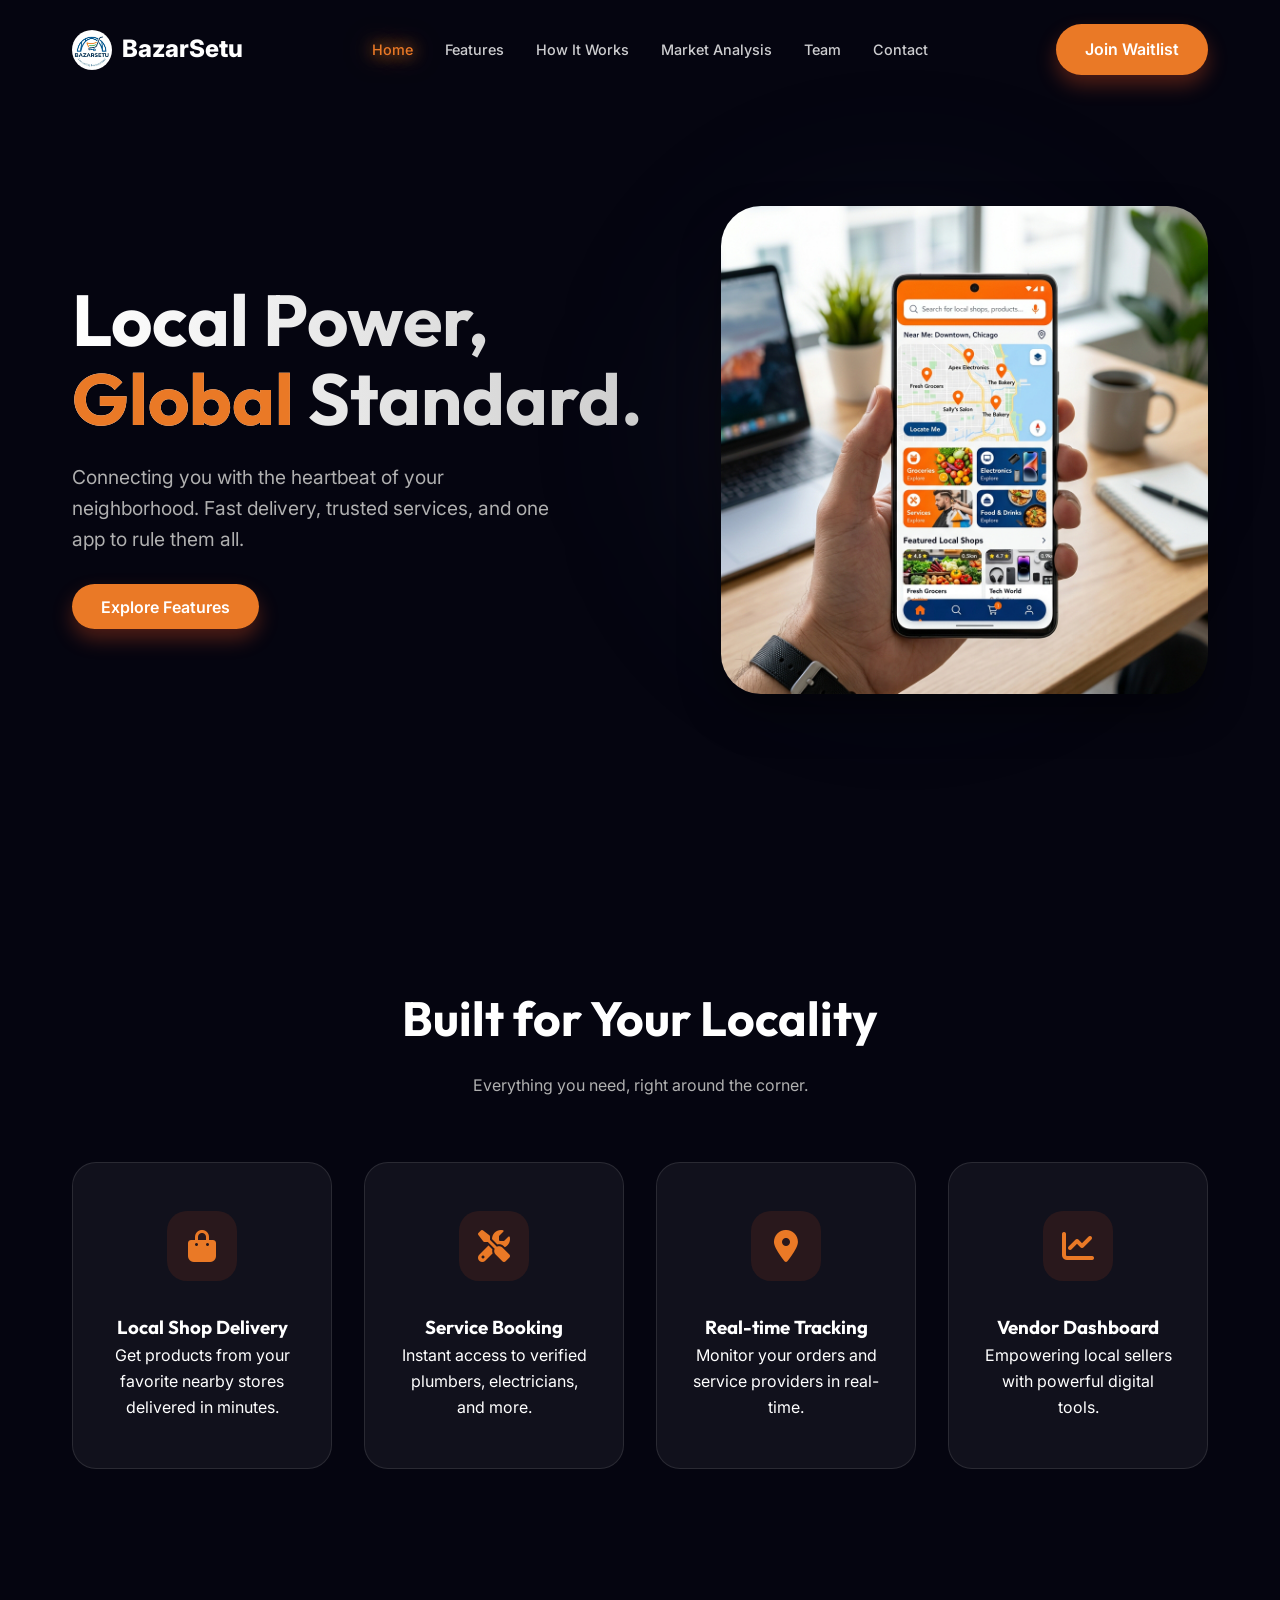
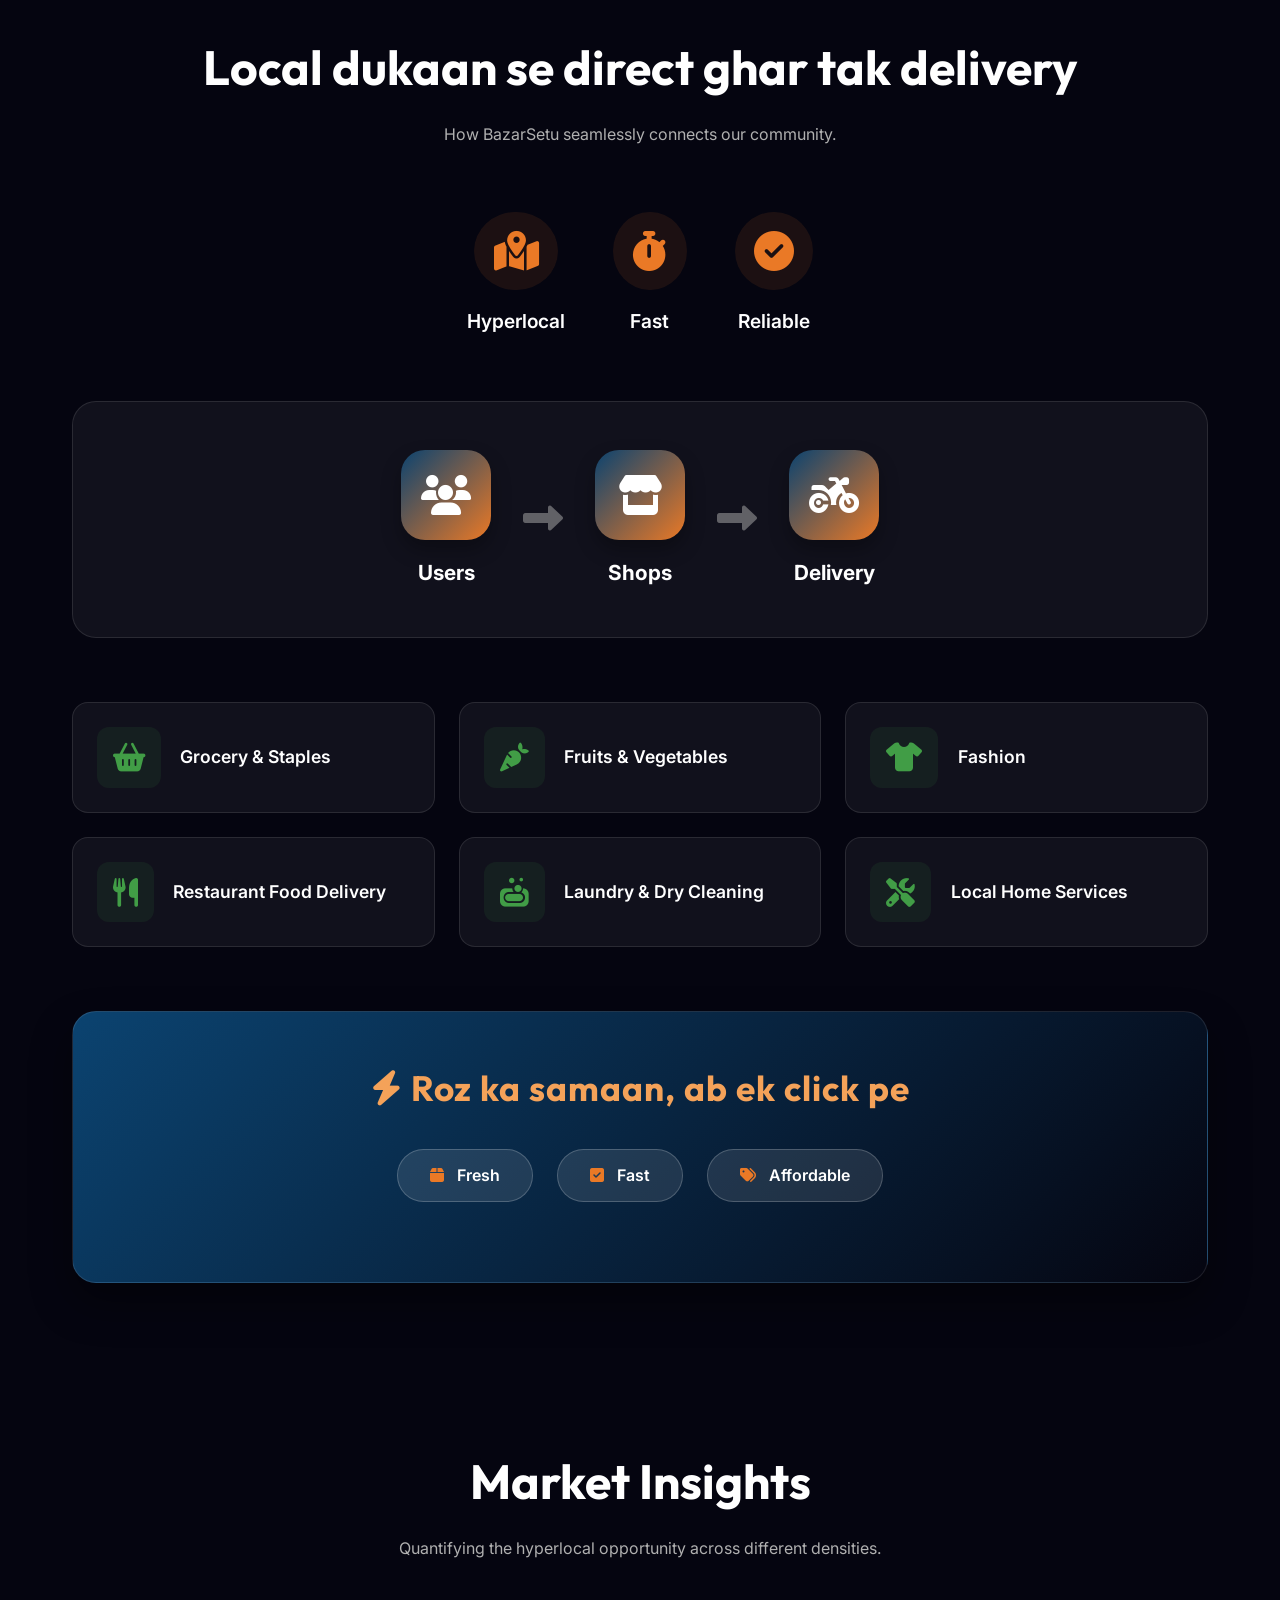
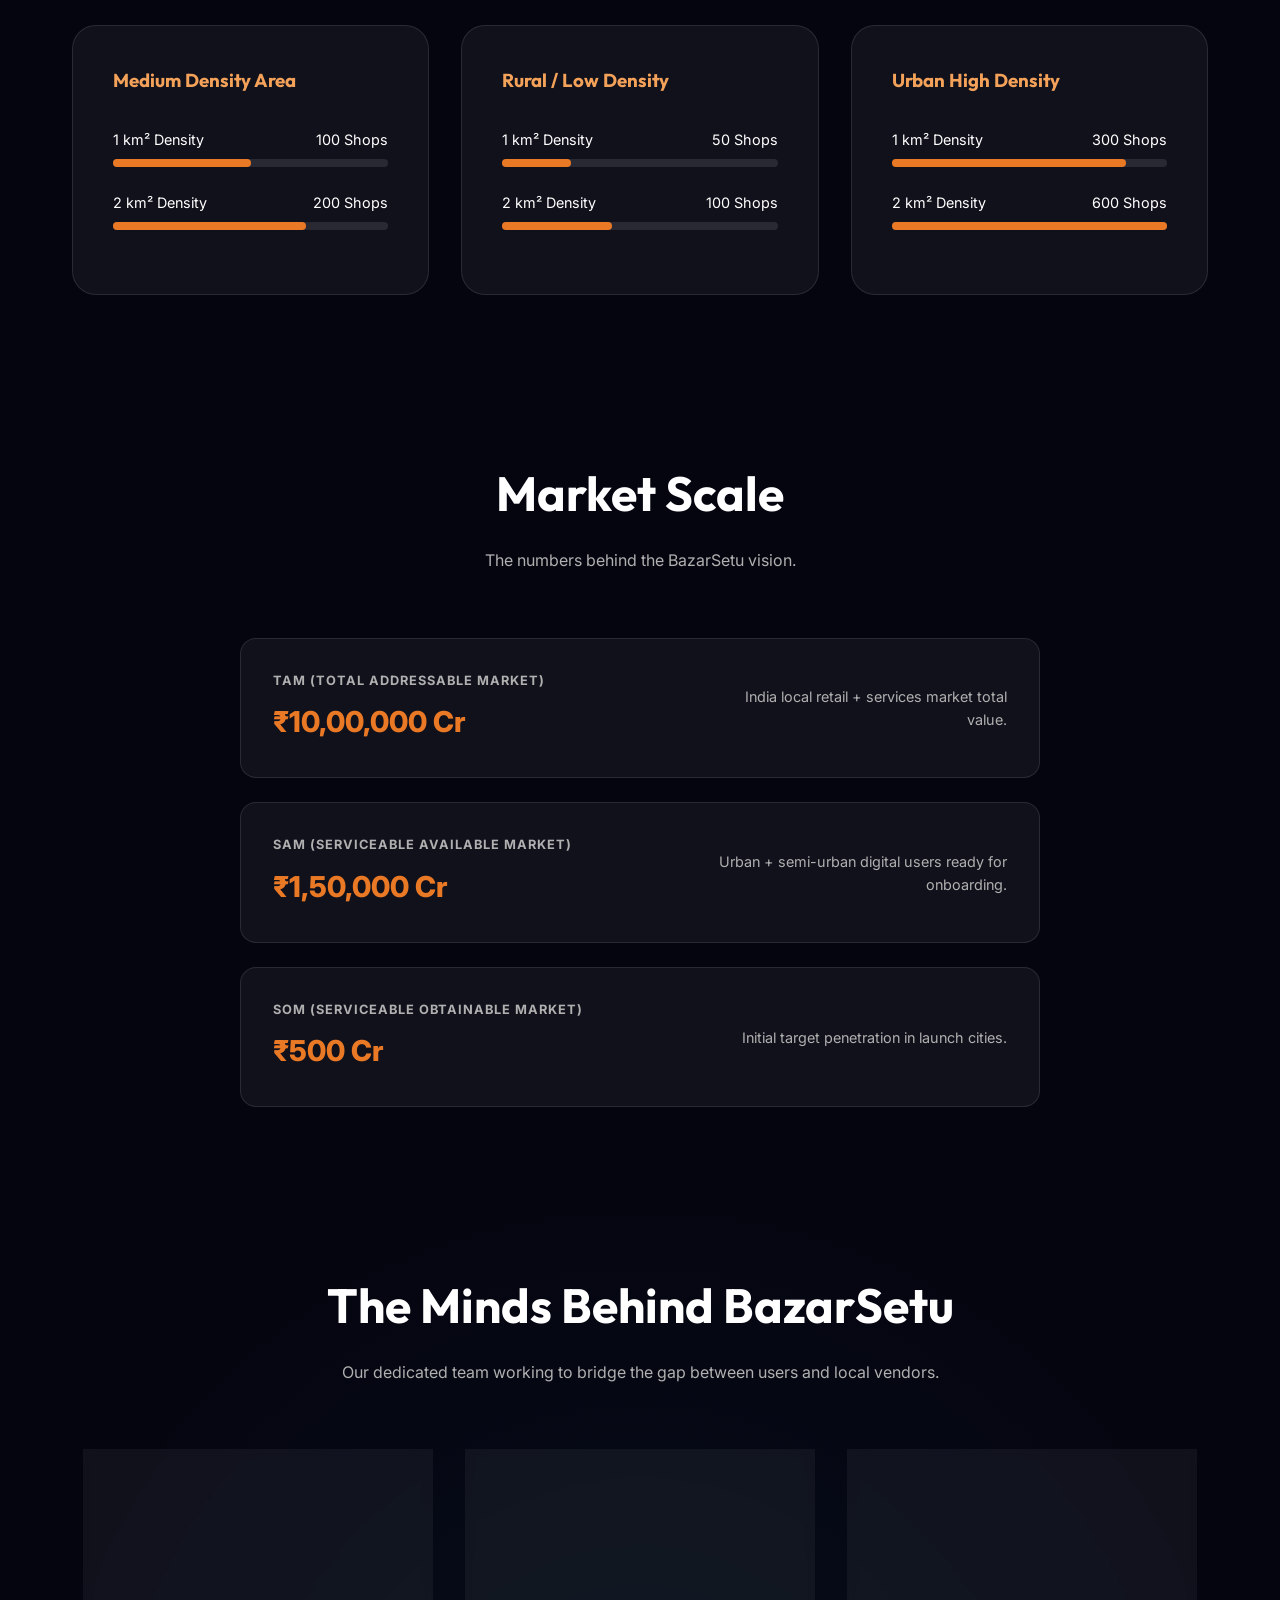
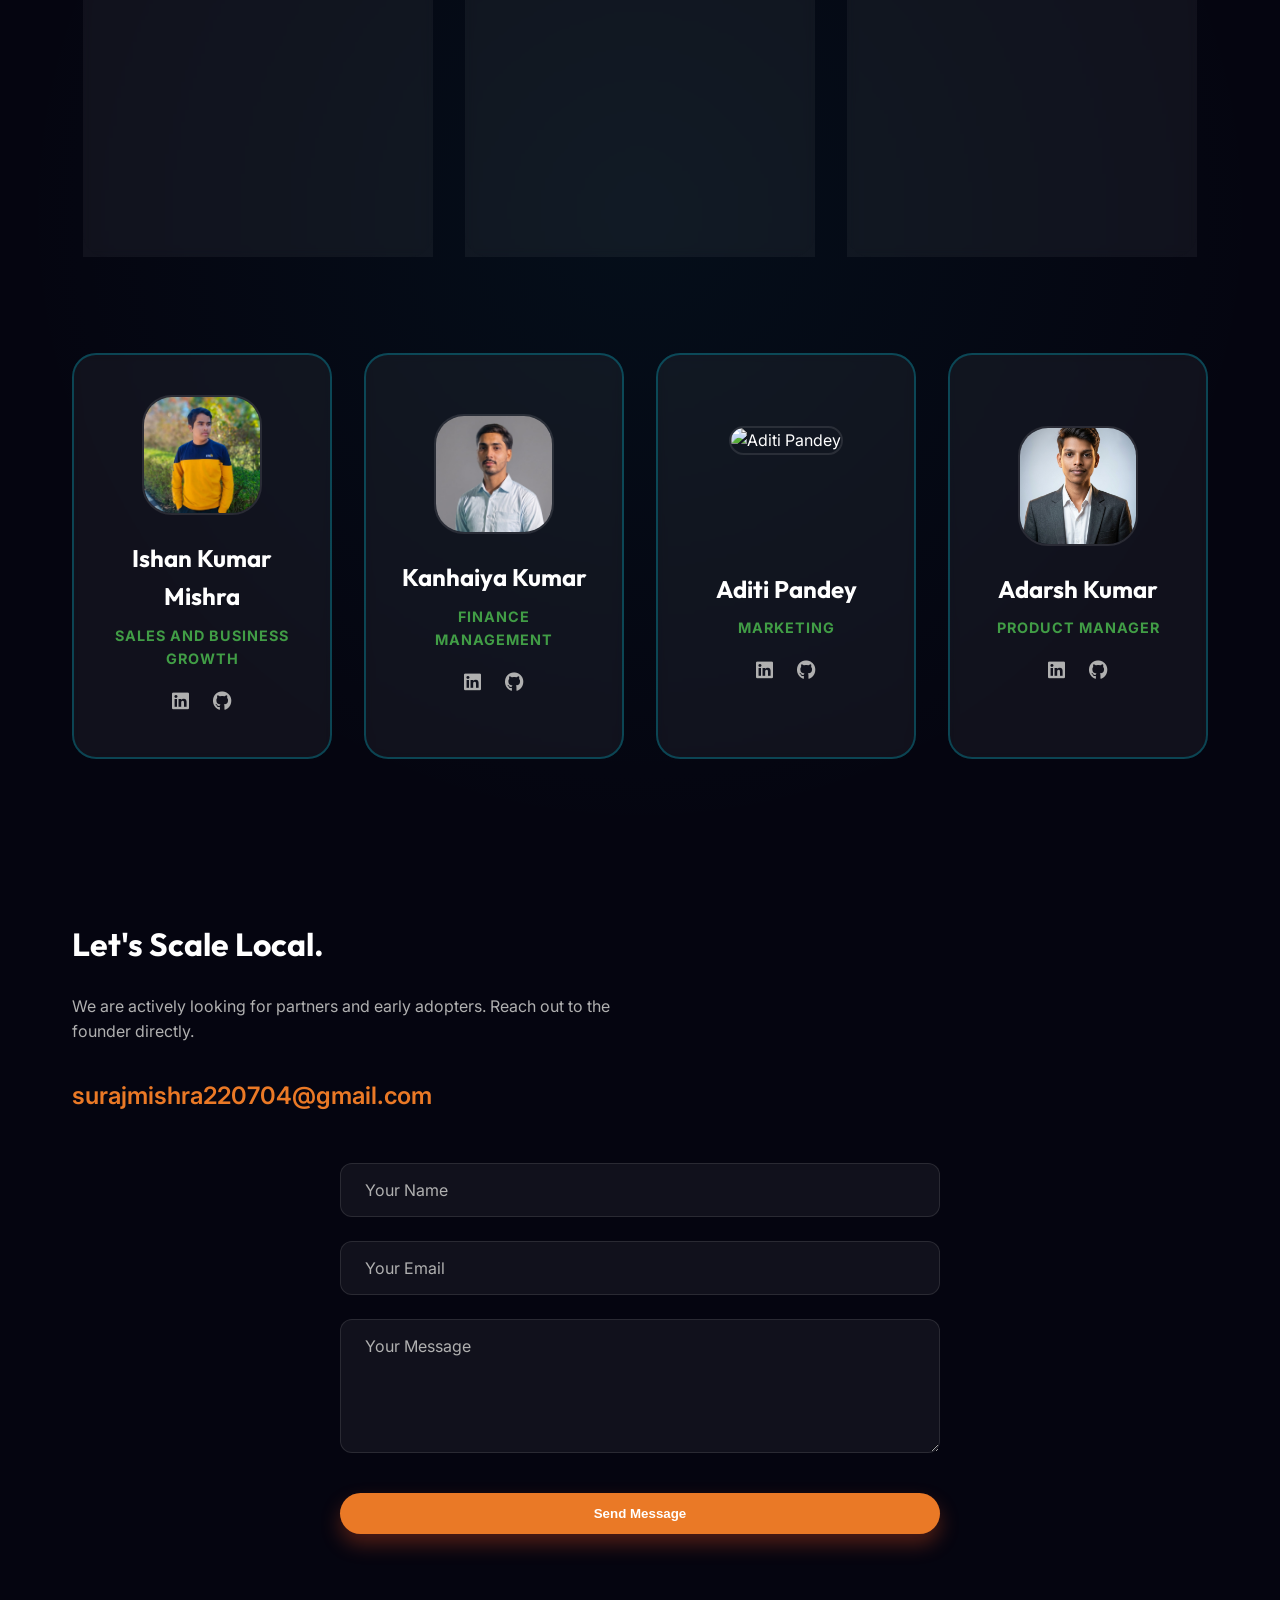
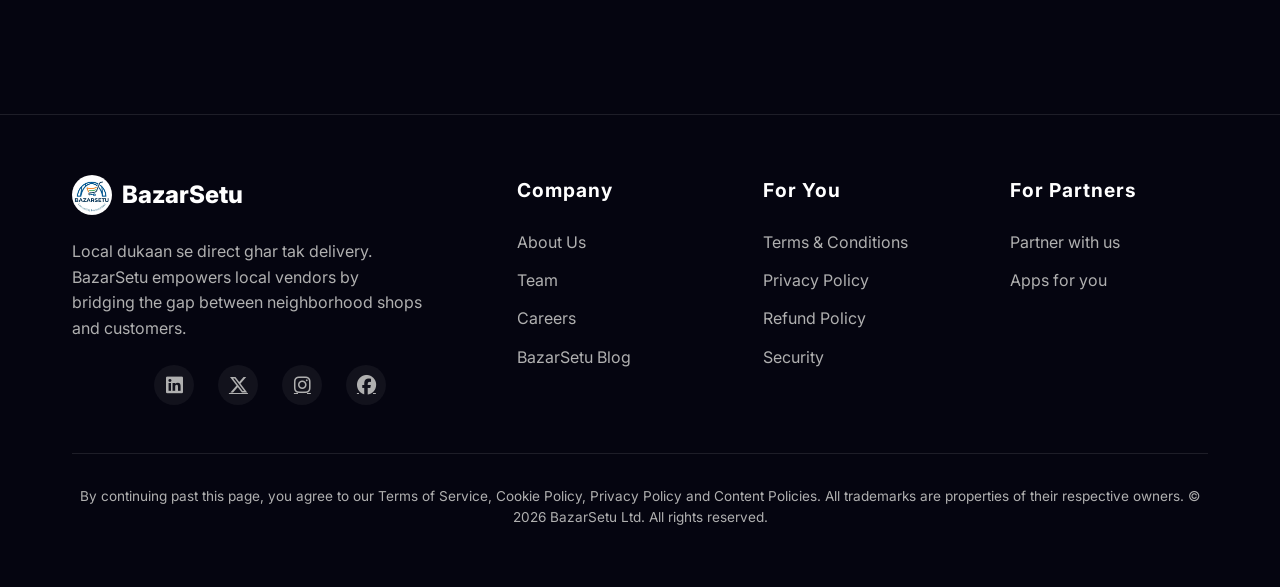
==== commit f7f5c28e: "fix: update Font Awesome to 6.5.1 to support X (Twitter) icon" ====
--- a/index.html
+++ b/index.html
@@ -6,7 +6,7 @@
     <title>BazarSetu | Hyperlocal Marketplace Startup</title>
     <meta name="description" content="BazarSetu connects you with nearby shops and service providers for fast delivery and reliable local services.">
     <link rel="stylesheet" href="css/style.css">
-    <link rel="stylesheet" href="https://cdnjs.cloudflare.com/ajax/libs/font-awesome/6.4.0/css/all.min.css">
+    <link rel="stylesheet" href="https://cdnjs.cloudflare.com/ajax/libs/font-awesome/6.5.1/css/all.min.css">
 </head>
 <body>
 
@@ -391,7 +391,7 @@
                     <p>Local dukaan se direct ghar tak delivery. BazarSetu empowers local vendors by bridging the gap between neighborhood shops and customers.</p>
                     <div class="social-links footer-socials">
                         <a href="#"><i class="fab fa-linkedin"></i></a>
-                        <a href="https://x.com/BazarSetu"><i class="fab fa-twitter"></i></a>
+                        <a href="https://x.com/BazarSetu"><i class="fa-brands fa-x-twitter"></i></a>
                         <a href="https://www.instagram.com/bazarsetu_"><i class="fab fa-instagram"></i></a>
                         <a href="https://www.facebook.com/share/18dxwwvAvE/"><i class="fab fa-facebook"></i></a>
                     </div>
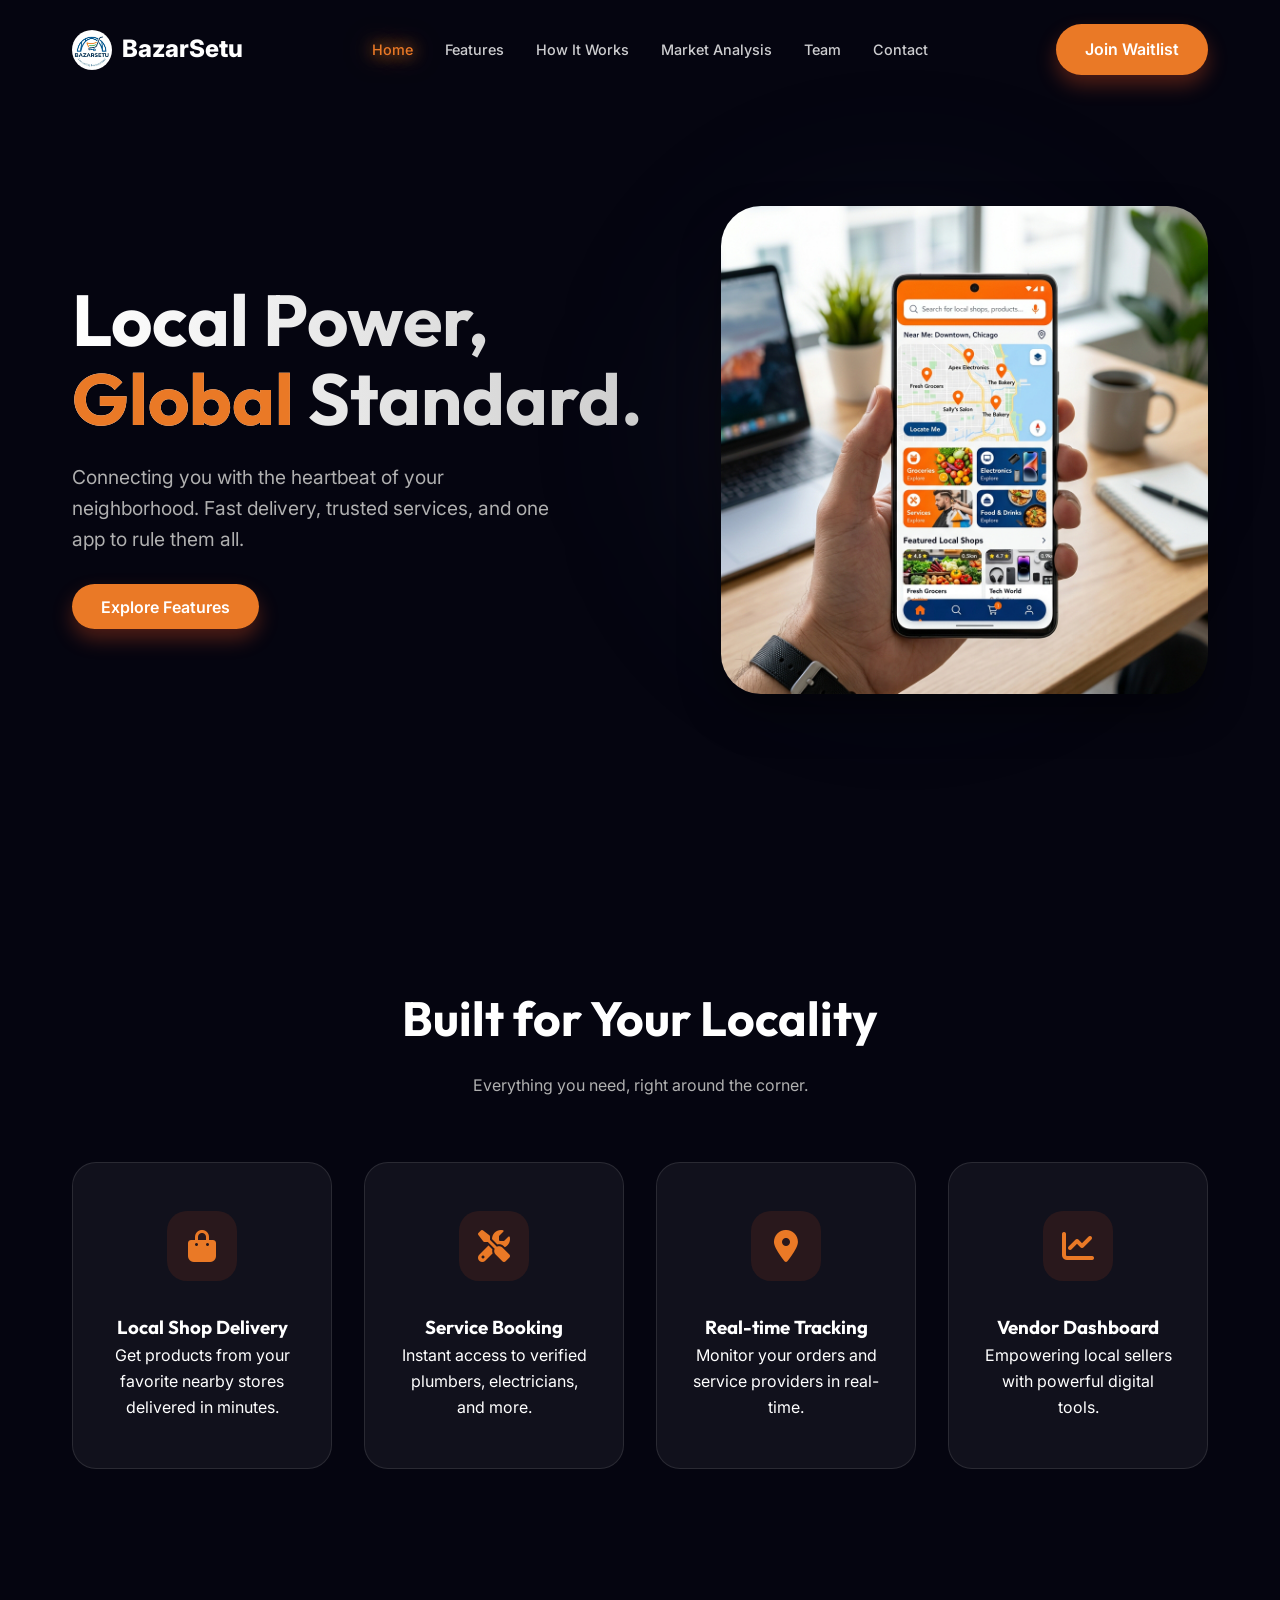
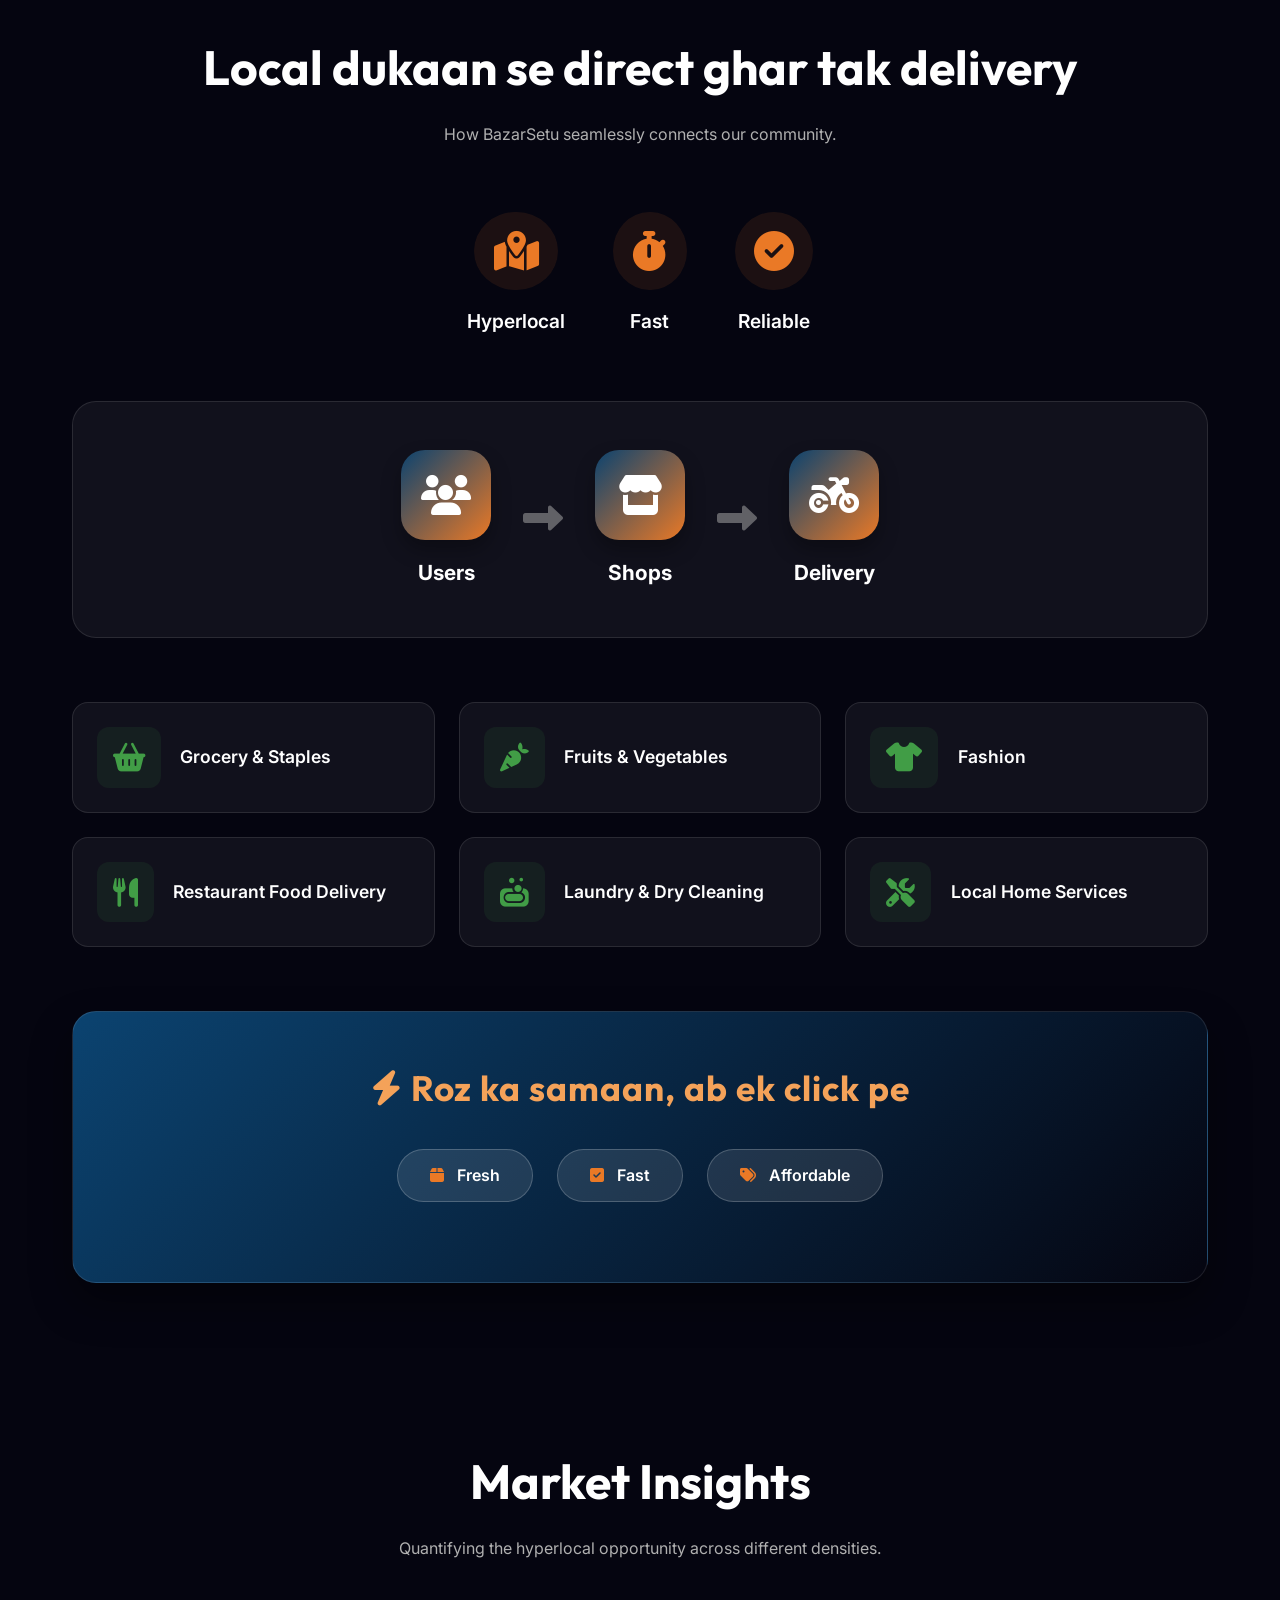
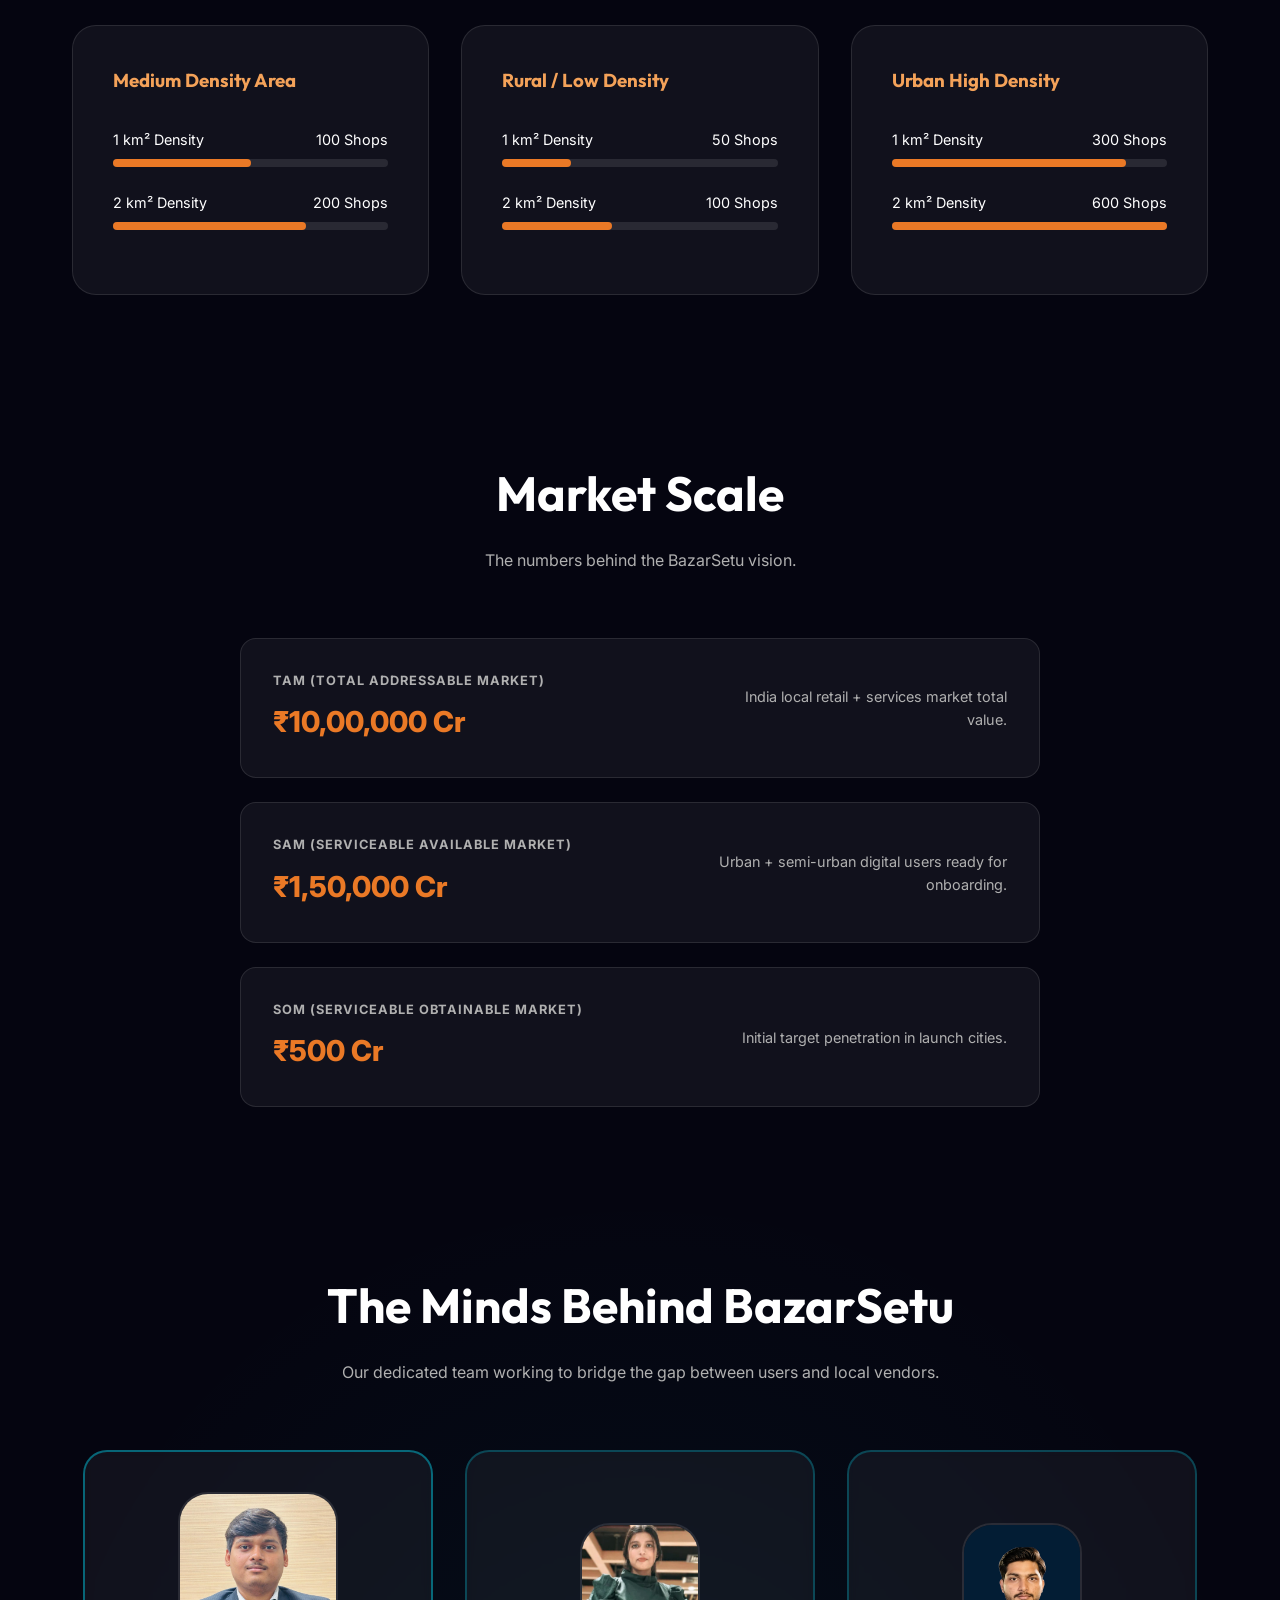
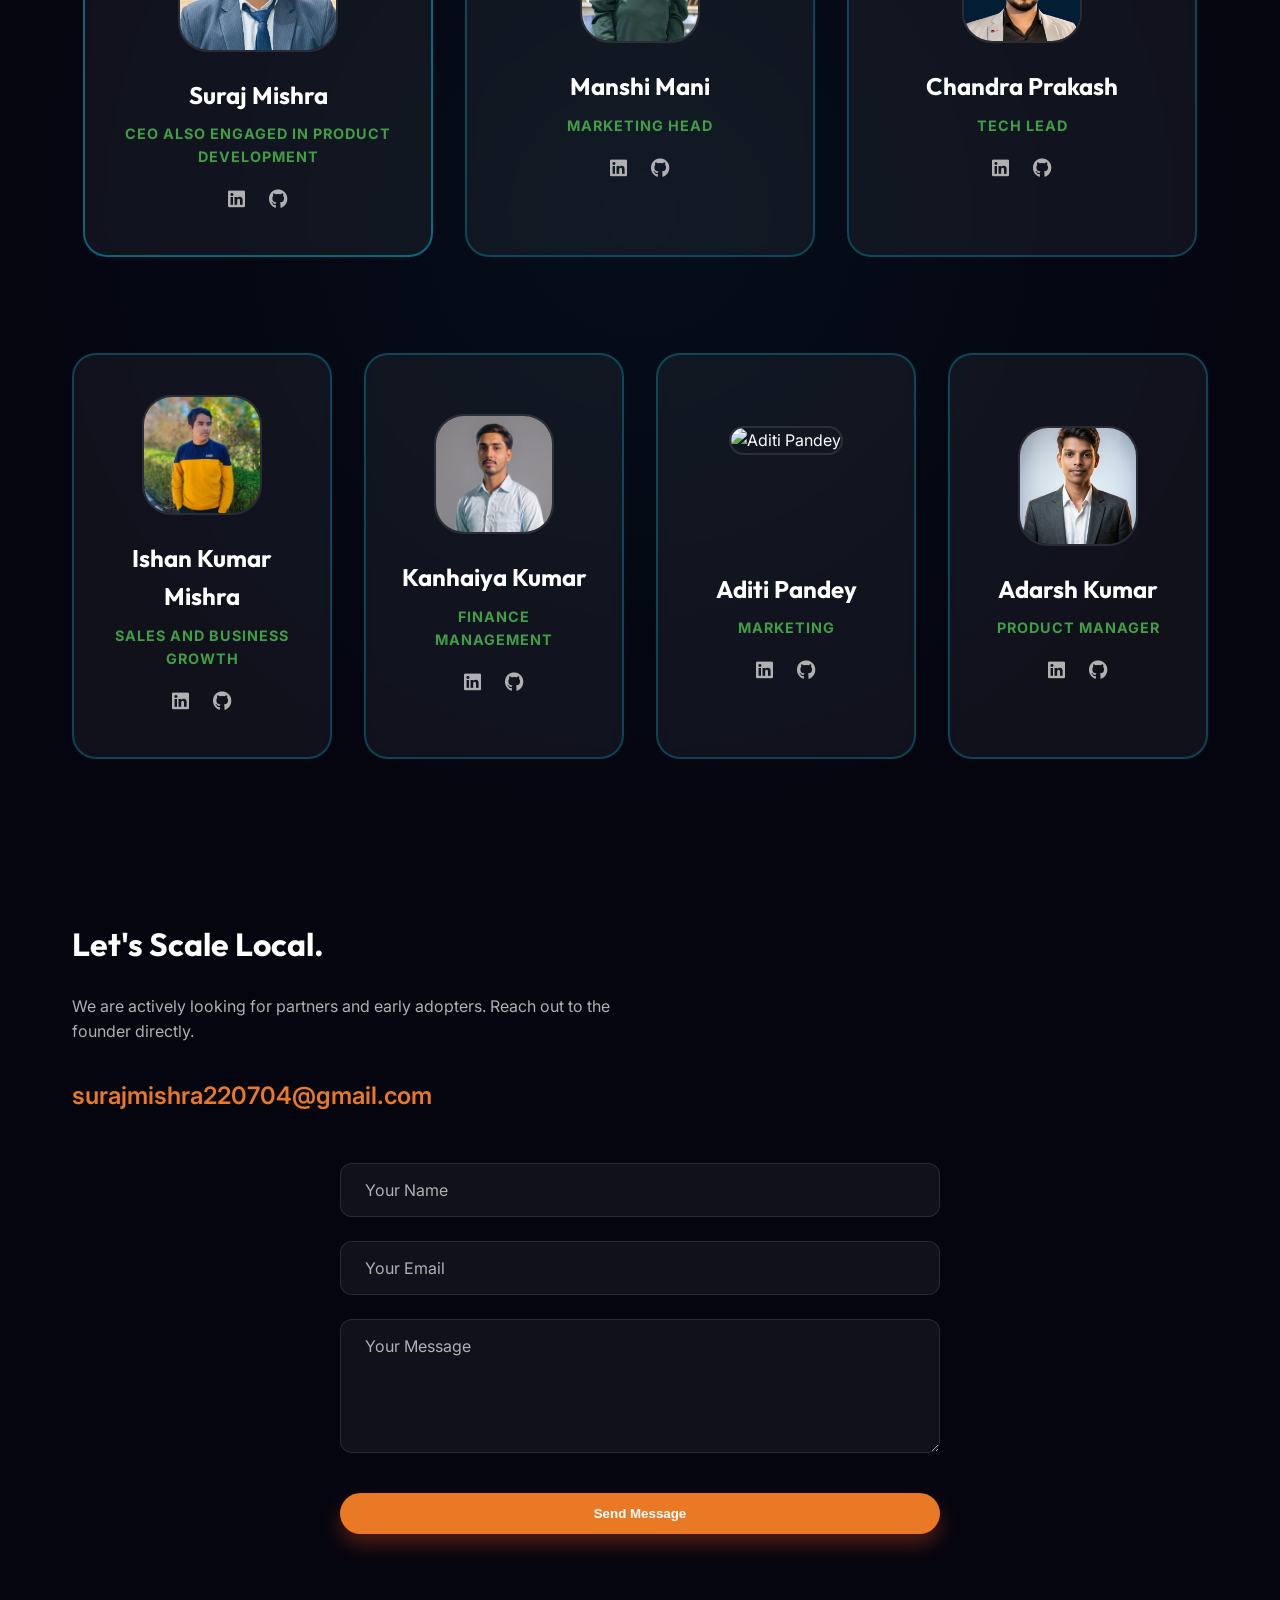
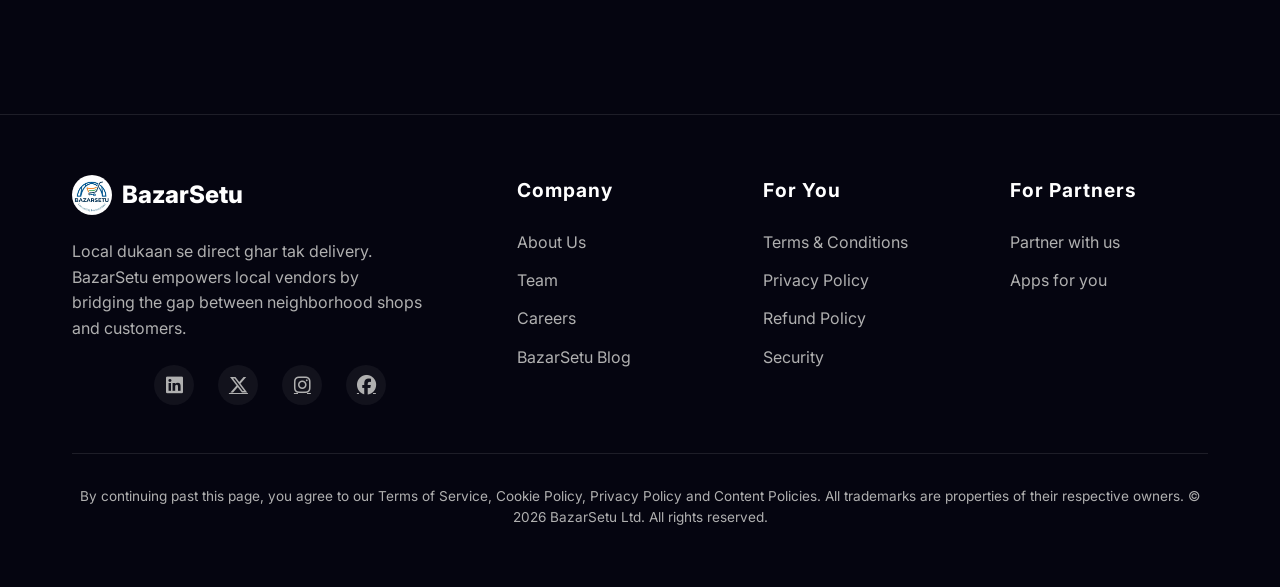
==== commit ad300d74: "chore: final sync and minor adjustments" ====
--- a/index.html
+++ b/index.html
@@ -6,7 +6,7 @@
     <title>BazarSetu | Hyperlocal Marketplace Startup</title>
     <meta name="description" content="BazarSetu connects you with nearby shops and service providers for fast delivery and reliable local services.">
     <link rel="stylesheet" href="css/style.css">
-    <link rel="stylesheet" href="https://cdnjs.cloudflare.com/ajax/libs/font-awesome/6.5.1/css/all.min.css">
+    <link rel="stylesheet" href="https://cdnjs.cloudflare.com/ajax/libs/font-awesome/6.4.0/css/all.min.css">
 </head>
 <body>
 
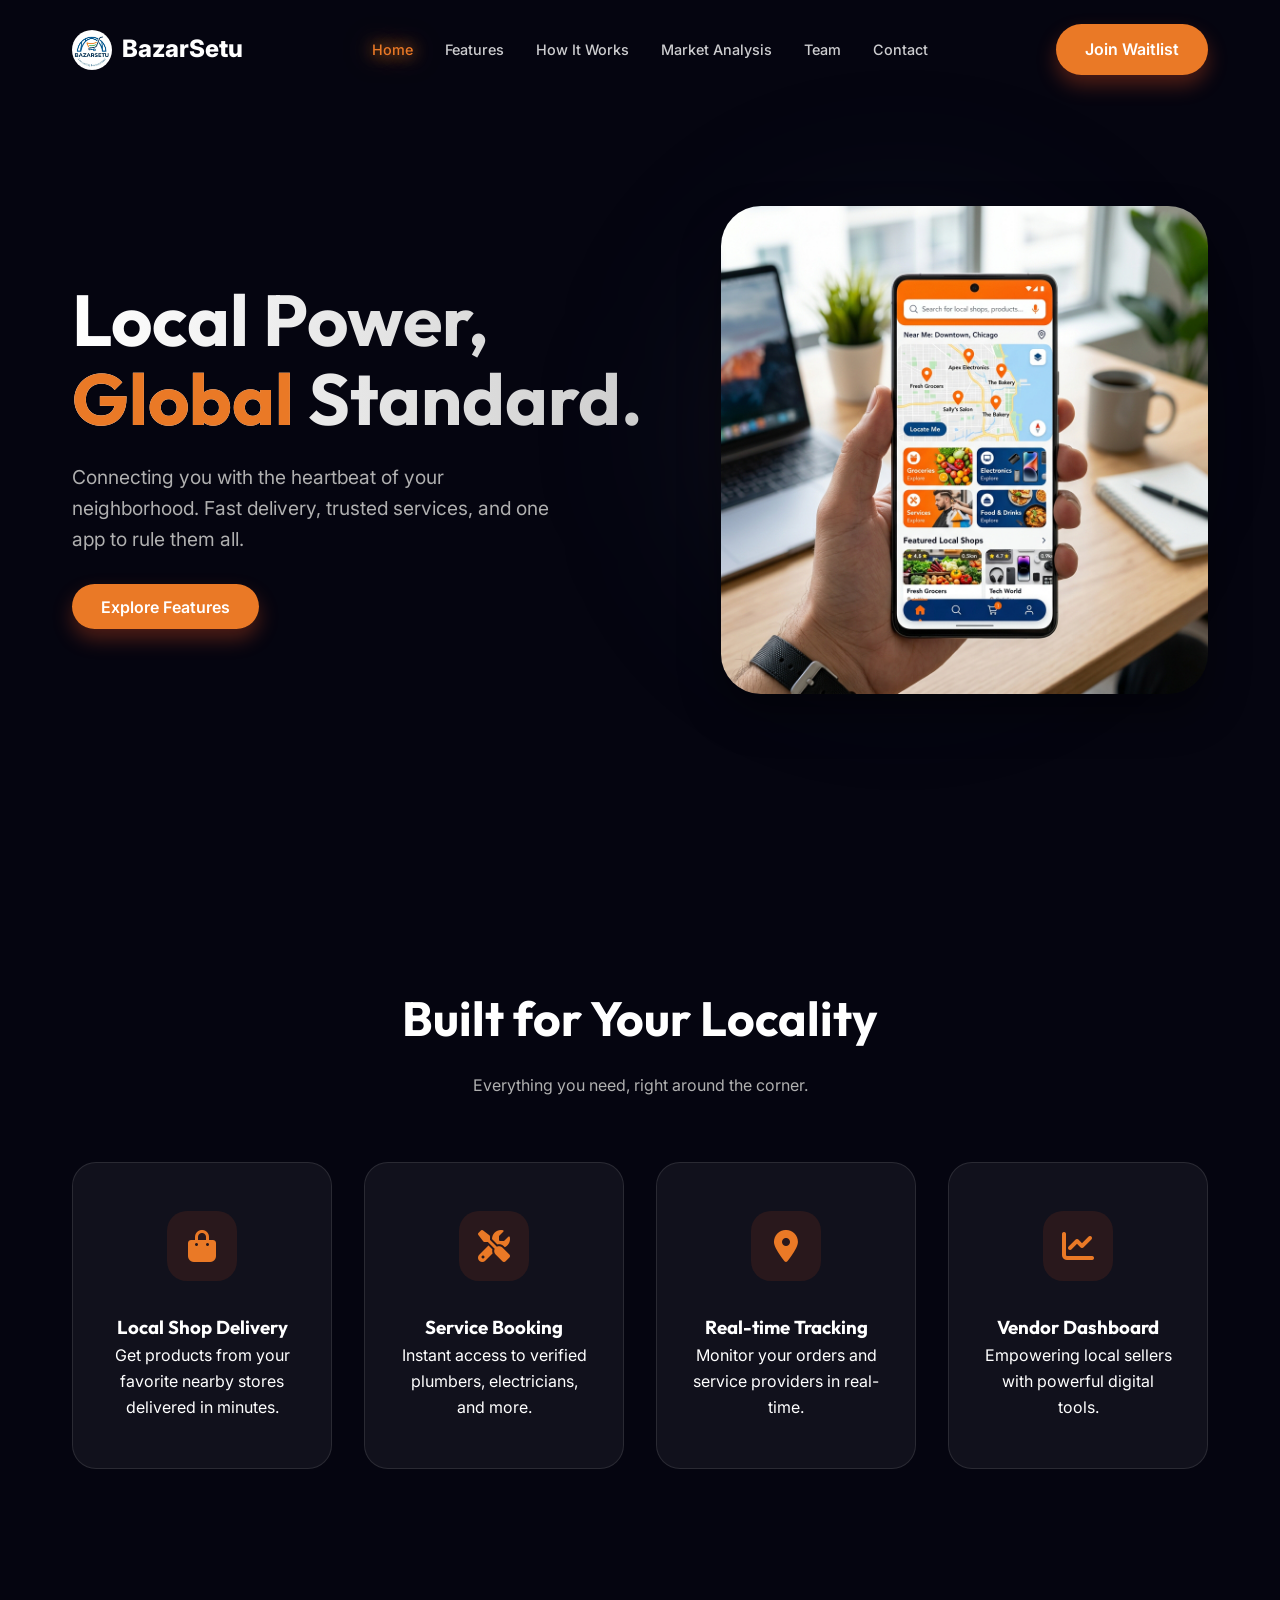
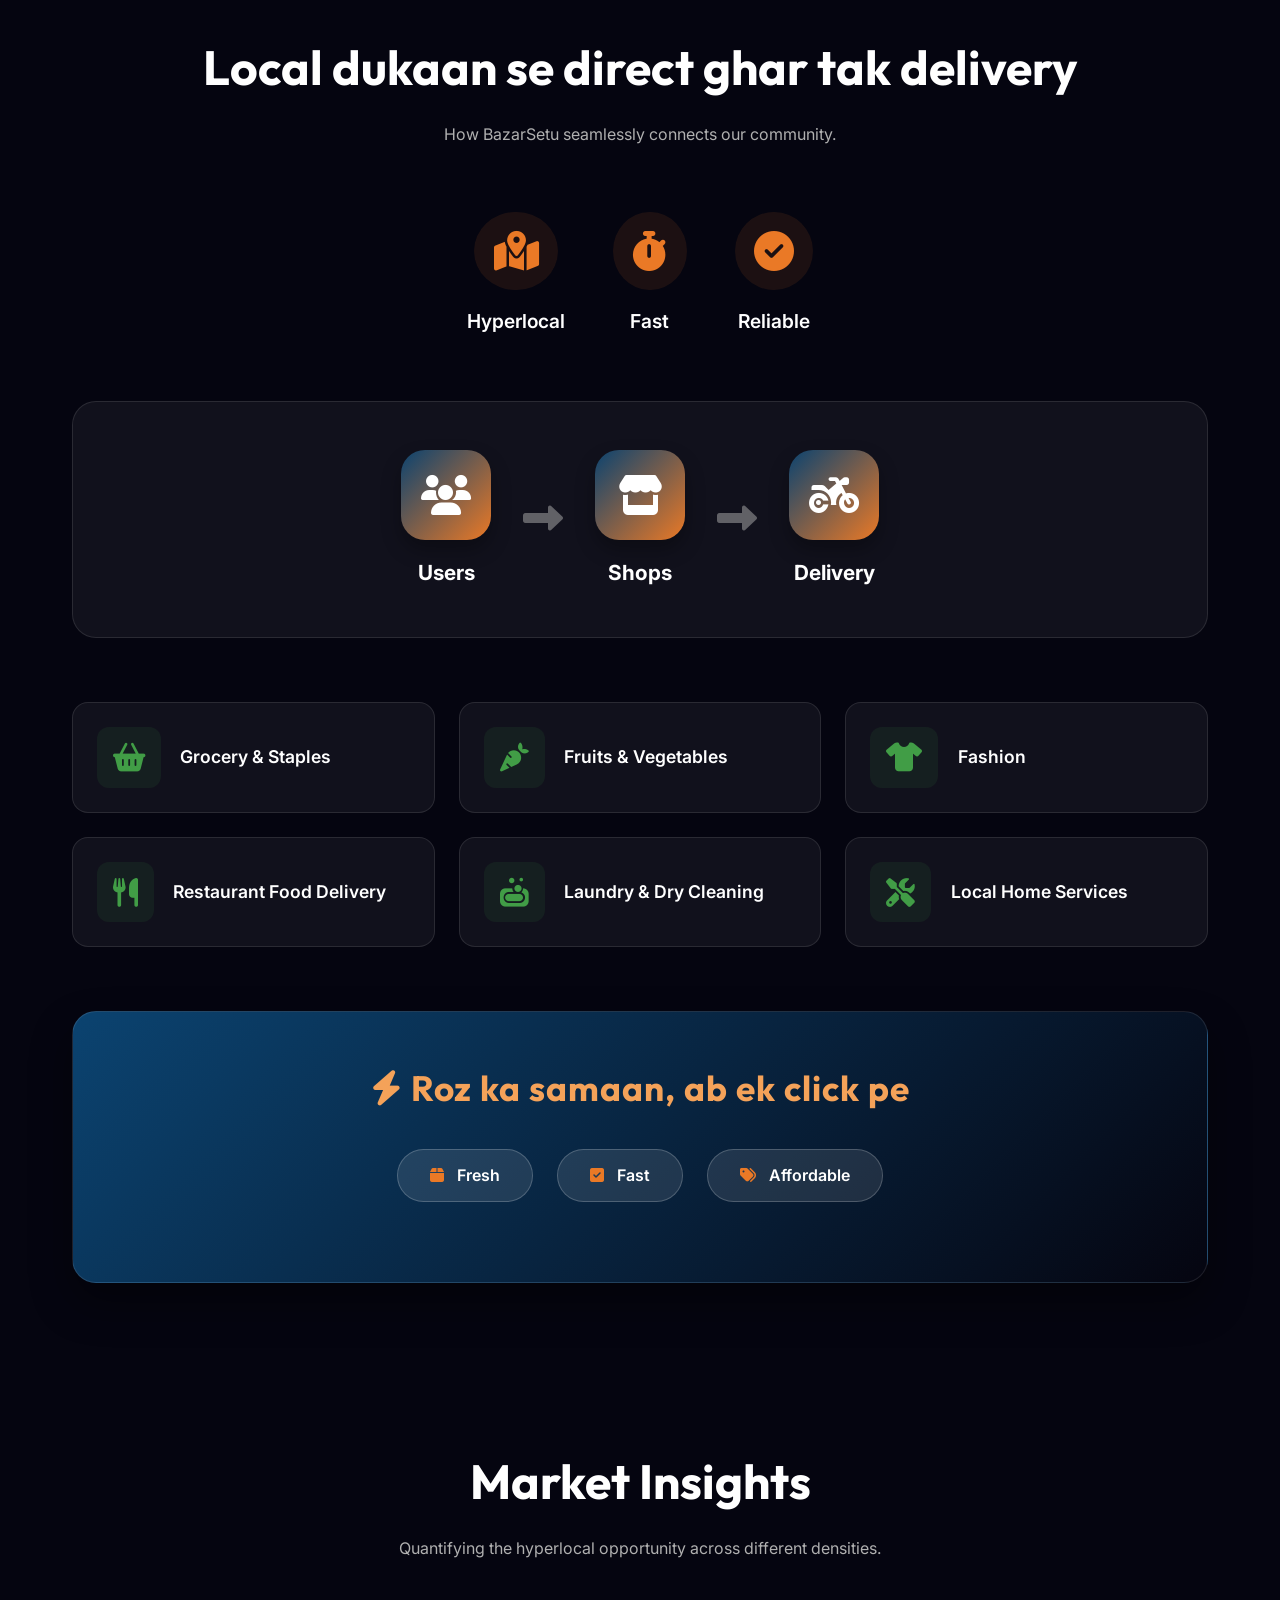
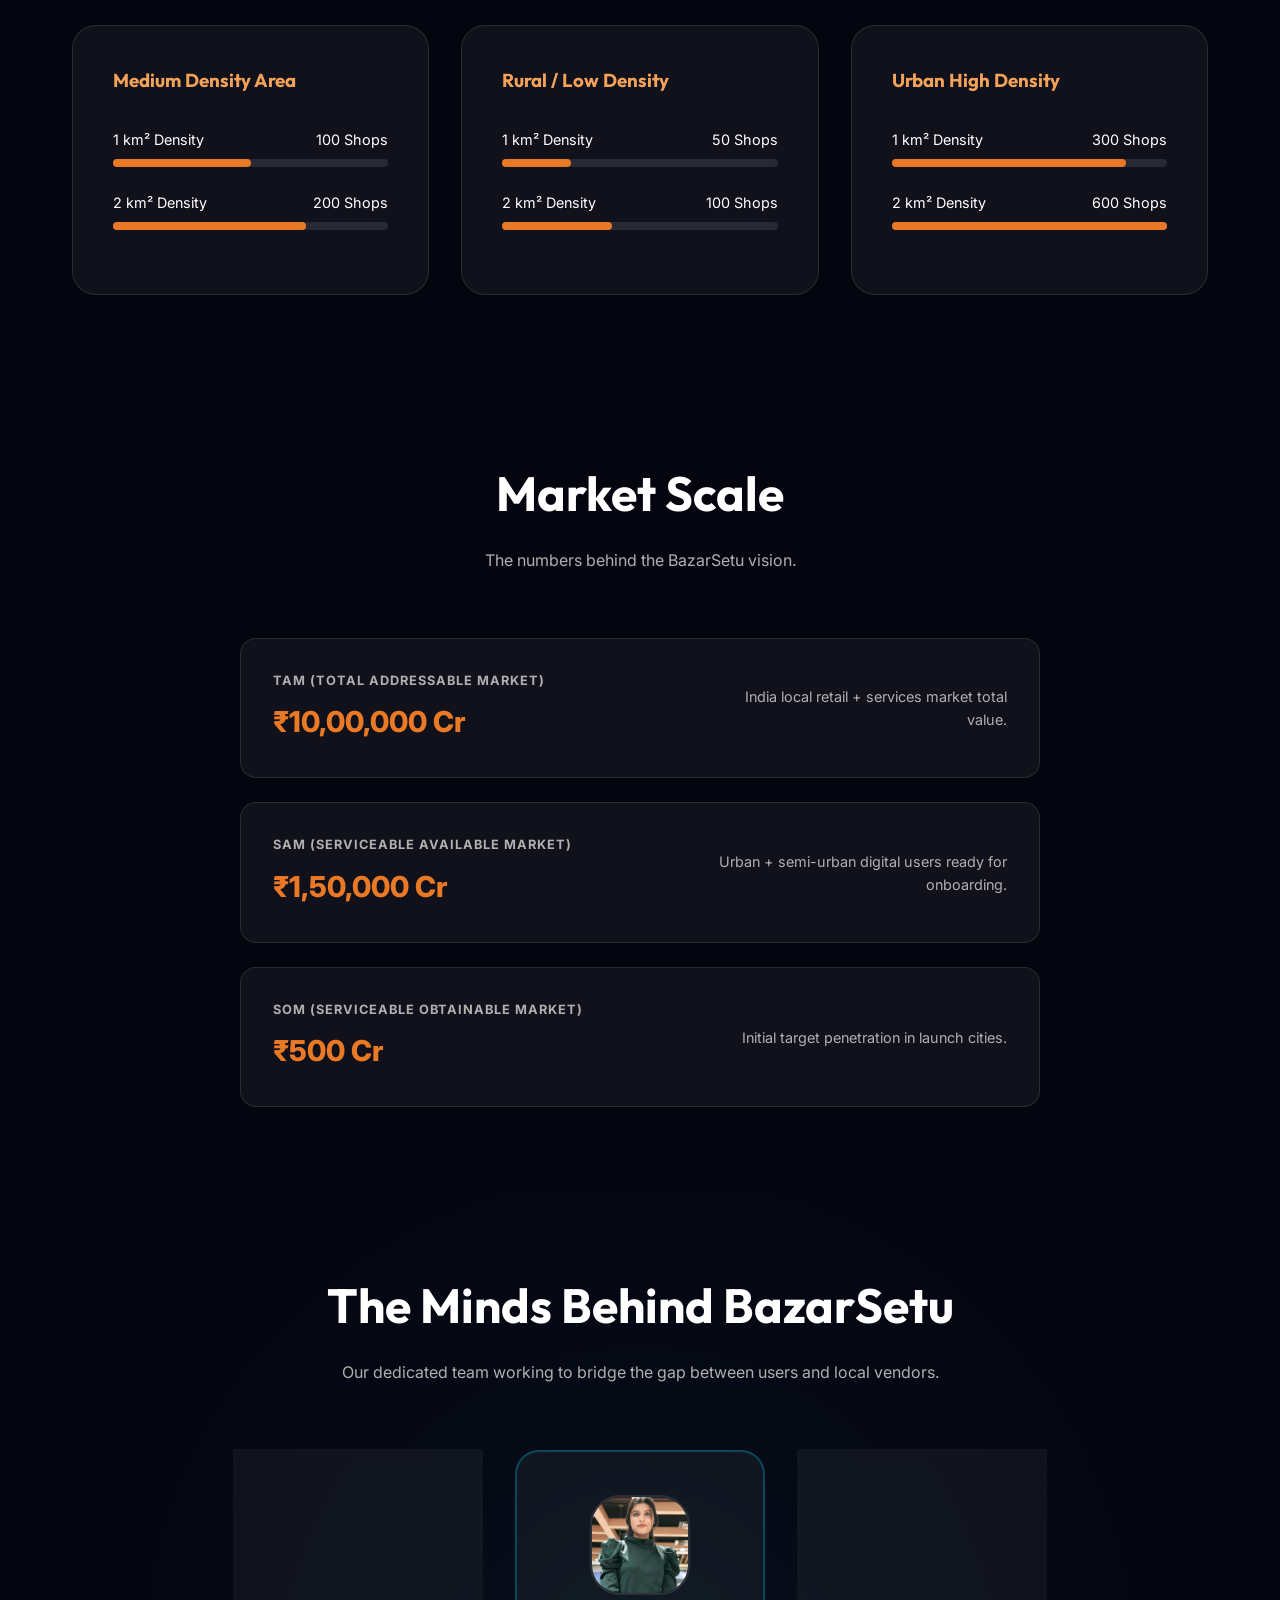
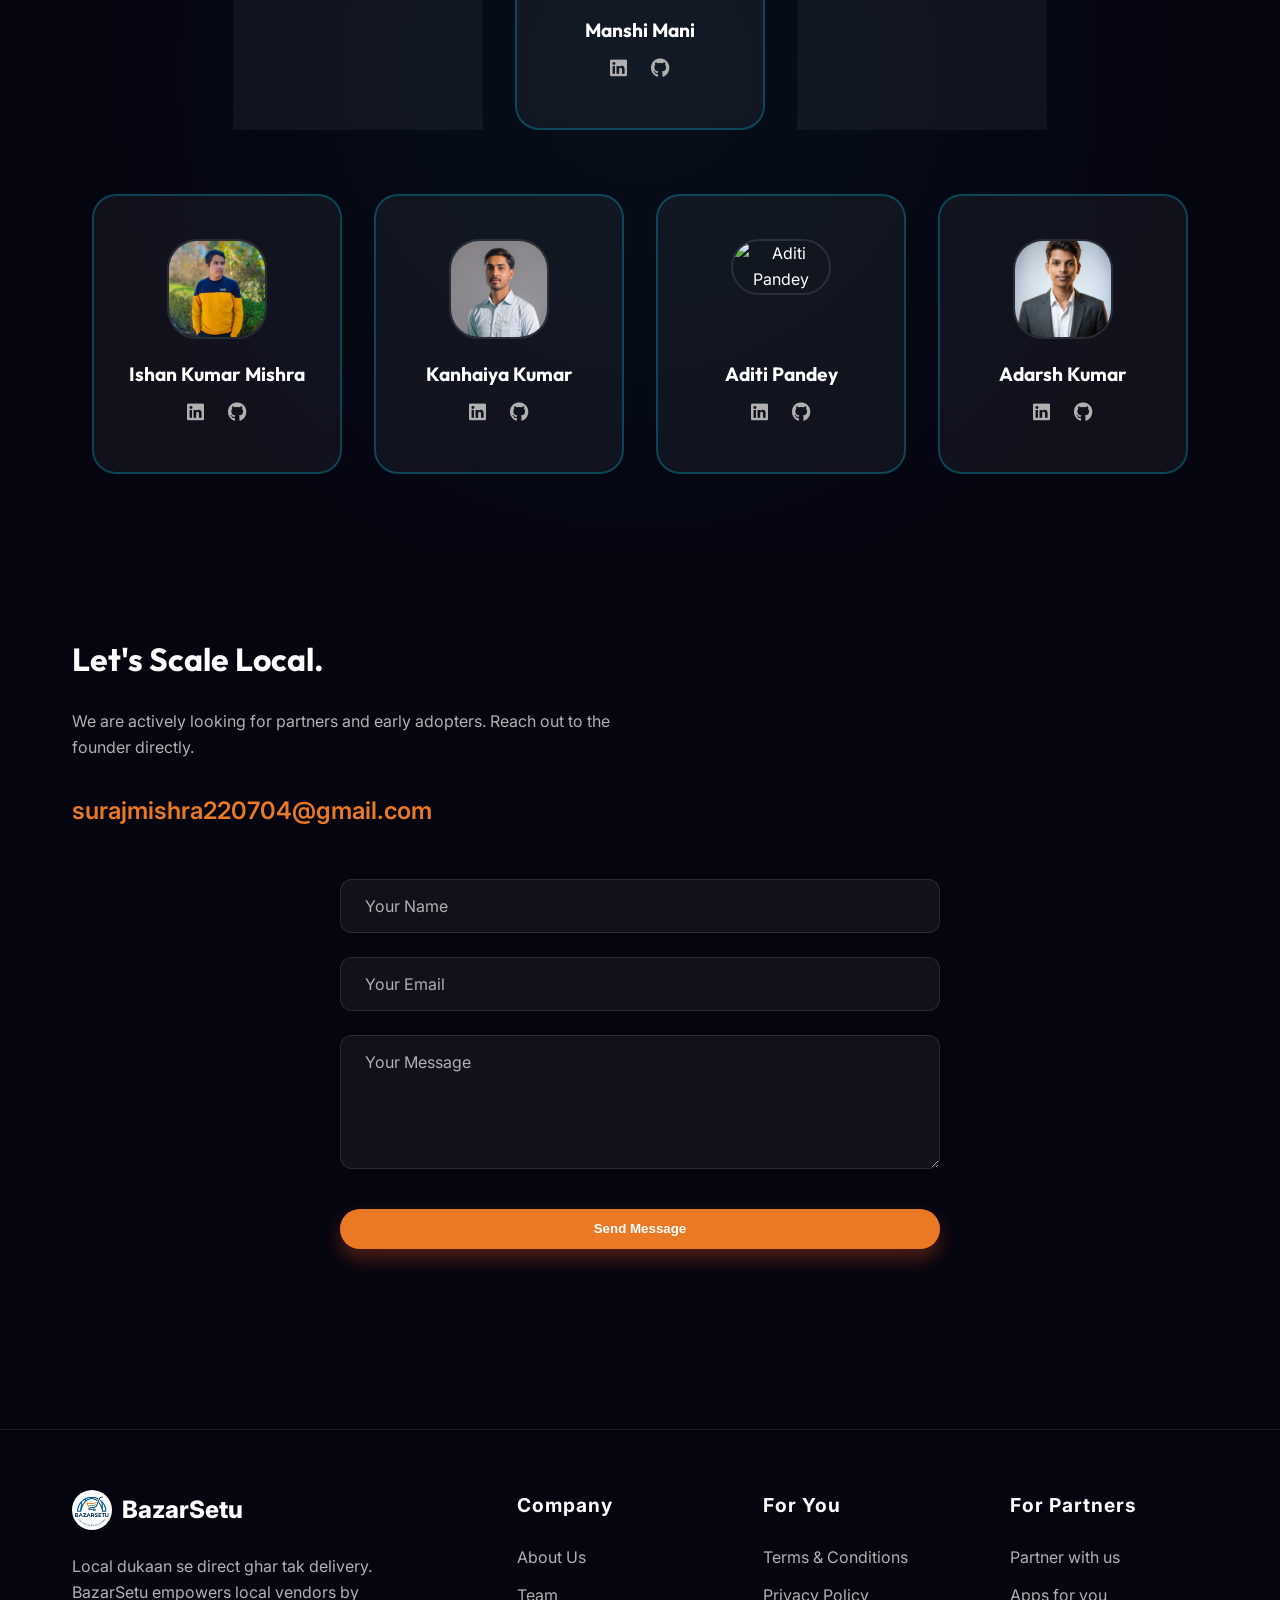
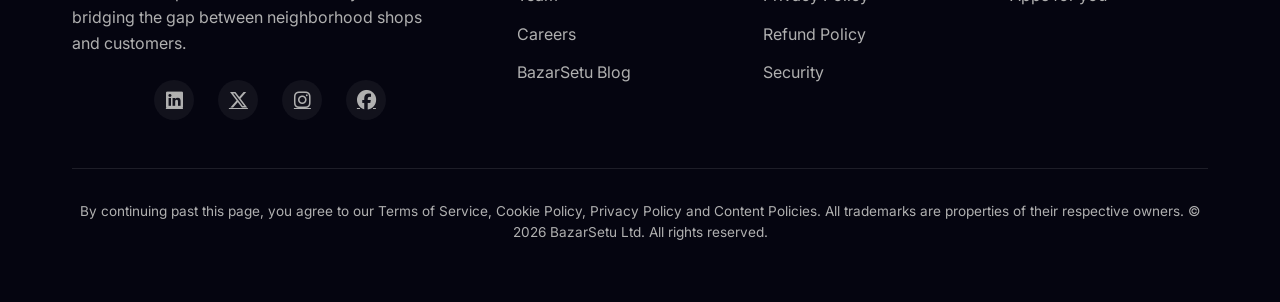
==== commit c7da0362: "UI: Remove member roles and resize team cards for a more compact look" ====
--- a/index.html
+++ b/index.html
@@ -261,7 +261,6 @@
                         </div>
                         <div class="member-info">
                             <h3>Suraj Mishra</h3>
-                            <span class="role">CEO also engaged in product development</span>
                             <div class="social-links">
                                 <a href="https://www.linkedin.com/in/suraj-mishra-283059278/"><i class="fab fa-linkedin"></i></a>
                                 <a href="https://github.com/suraj-812"><i class="fab fa-github"></i></a>
@@ -274,7 +273,6 @@
                         </div>
                         <div class="member-info">
                             <h3>Manshi Mani</h3>
-                            <span class="role">Marketing Head</span>
                             <div class="social-links">
                                 <a href="https://www.linkedin.com/in/manshi-mani-a901a1308?utm_source=share_via&utm_content=profile&utm_medium=member_android"><i class="fab fa-linkedin"></i></a>
                                 <a href="https://github.com/manimanshi2207-design"><i class="fab fa-github"></i></a>
@@ -287,7 +285,6 @@
                         </div>
                         <div class="member-info">
                             <h3>Chandra Prakash</h3>
-                            <span class="role">Tech Lead</span>
                             <div class="social-links">
                                 <a href="https://www.linkedin.com/in/chandra-prakash90"><i class="fab fa-linkedin"></i></a>
                                 <a href=" https://github.com/TechEnggCP01"><i class="fab fa-github"></i></a>
@@ -304,7 +301,6 @@
                         </div>
                         <div class="member-info">
                             <h3>Ishan Kumar Mishra</h3>
-                            <span class="role">Sales and business Growth</span>
                             <div class="social-links">
                                 <a href="#"><i class="fab fa-linkedin"></i></a>
                                 <a href="#"><i class="fab fa-github"></i></a>
@@ -318,7 +314,6 @@
                         </div>
                         <div class="member-info">
                             <h3>Kanhaiya Kumar</h3>
-                            <span class="role">Finance management</span>
                             <div class="social-links">
                                 <a href="https://www.linkedin.com/in/kanhaiya-kumar5"><i class="fab fa-linkedin"></i></a>
                                 <a href="https://github.com/kanhaiyamishra05"><i class="fab fa-github"></i></a>
@@ -332,7 +327,6 @@
                         </div>
                         <div class="member-info">
                             <h3>Aditi Pandey</h3>
-                            <span class="role">Marketing</span>
                             <div class="social-links">
                                 <a href="#"><i class="fab fa-linkedin"></i></a>
                                 <a href="#"><i class="fab fa-github"></i></a>
@@ -346,7 +340,6 @@
                         </div>
                         <div class="member-info">
                             <h3>Adarsh Kumar</h3>
-                            <span class="role">Product Manager</span>
                             <div class="social-links">
                                 <a href="https://www.linkedin.com/in/adarsh-kumar-934bb5331?utm_source=share&utm_campaign=share_via&utm_content=profile&utm_medium=android_app"><i class="fab fa-linkedin"></i></a>
                                 <a href="https://github.com/adarshkumar161920-del"><i class="fab fa-github"></i></a>
--- a/css/style.css
+++ b/css/style.css
@@ -692,7 +692,7 @@
     display: flex;
     flex-direction: column;
     align-items: center;
-    gap: 4rem;
+    gap: 2rem;
 }
 
 .team-tier, .core-tier {
@@ -711,7 +711,7 @@
     background: var(--bg-card);
     border: 2px solid rgba(0, 188, 212, 0.3);
     border-radius: 24px;
-    padding: 2.5rem 2rem;
+    padding: 1.5rem 1rem;
     text-align: center;
     transition: var(--transition-smooth);
     position: relative;
@@ -721,9 +721,9 @@
     flex-direction: column;
     justify-content: center;
     align-items: center;
-    flex: 1 1 260px;
-    max-width: 350px;
-    min-height: 380px;
+    flex: 1 1 200px;
+    max-width: 250px;
+    min-height: 280px;
 }
 
 .team-card::before {
@@ -754,15 +754,15 @@
 }
 
 .member-img-wrapper {
+    width: 100px;
+    height: 100px;
+    margin: 0 auto 1.2rem;
+    position: relative;
+}
+
+.founder .member-img-wrapper {
     width: 120px;
     height: 120px;
-    margin: 0 auto 1.5rem;
-    position: relative;
-}
-
-.founder .member-img-wrapper {
-    width: 160px;
-    height: 160px;
 }
 
 .member-img {
@@ -780,20 +780,12 @@
 }
 
 .member-info h3 {
-    font-size: 1.5rem;
+    font-size: 1.2rem;
     margin-bottom: 0.5rem;
     color: var(--text-white);
 }
 
-.member-info .role {
-    color: var(--accent);
-    font-weight: 700;
-    font-size: 0.9rem;
-    text-transform: uppercase;
-    letter-spacing: 1px;
-    margin-bottom: 1rem;
-    display: block;
-}
+
 
 .member-info .bio {
     color: var(--text-gray);
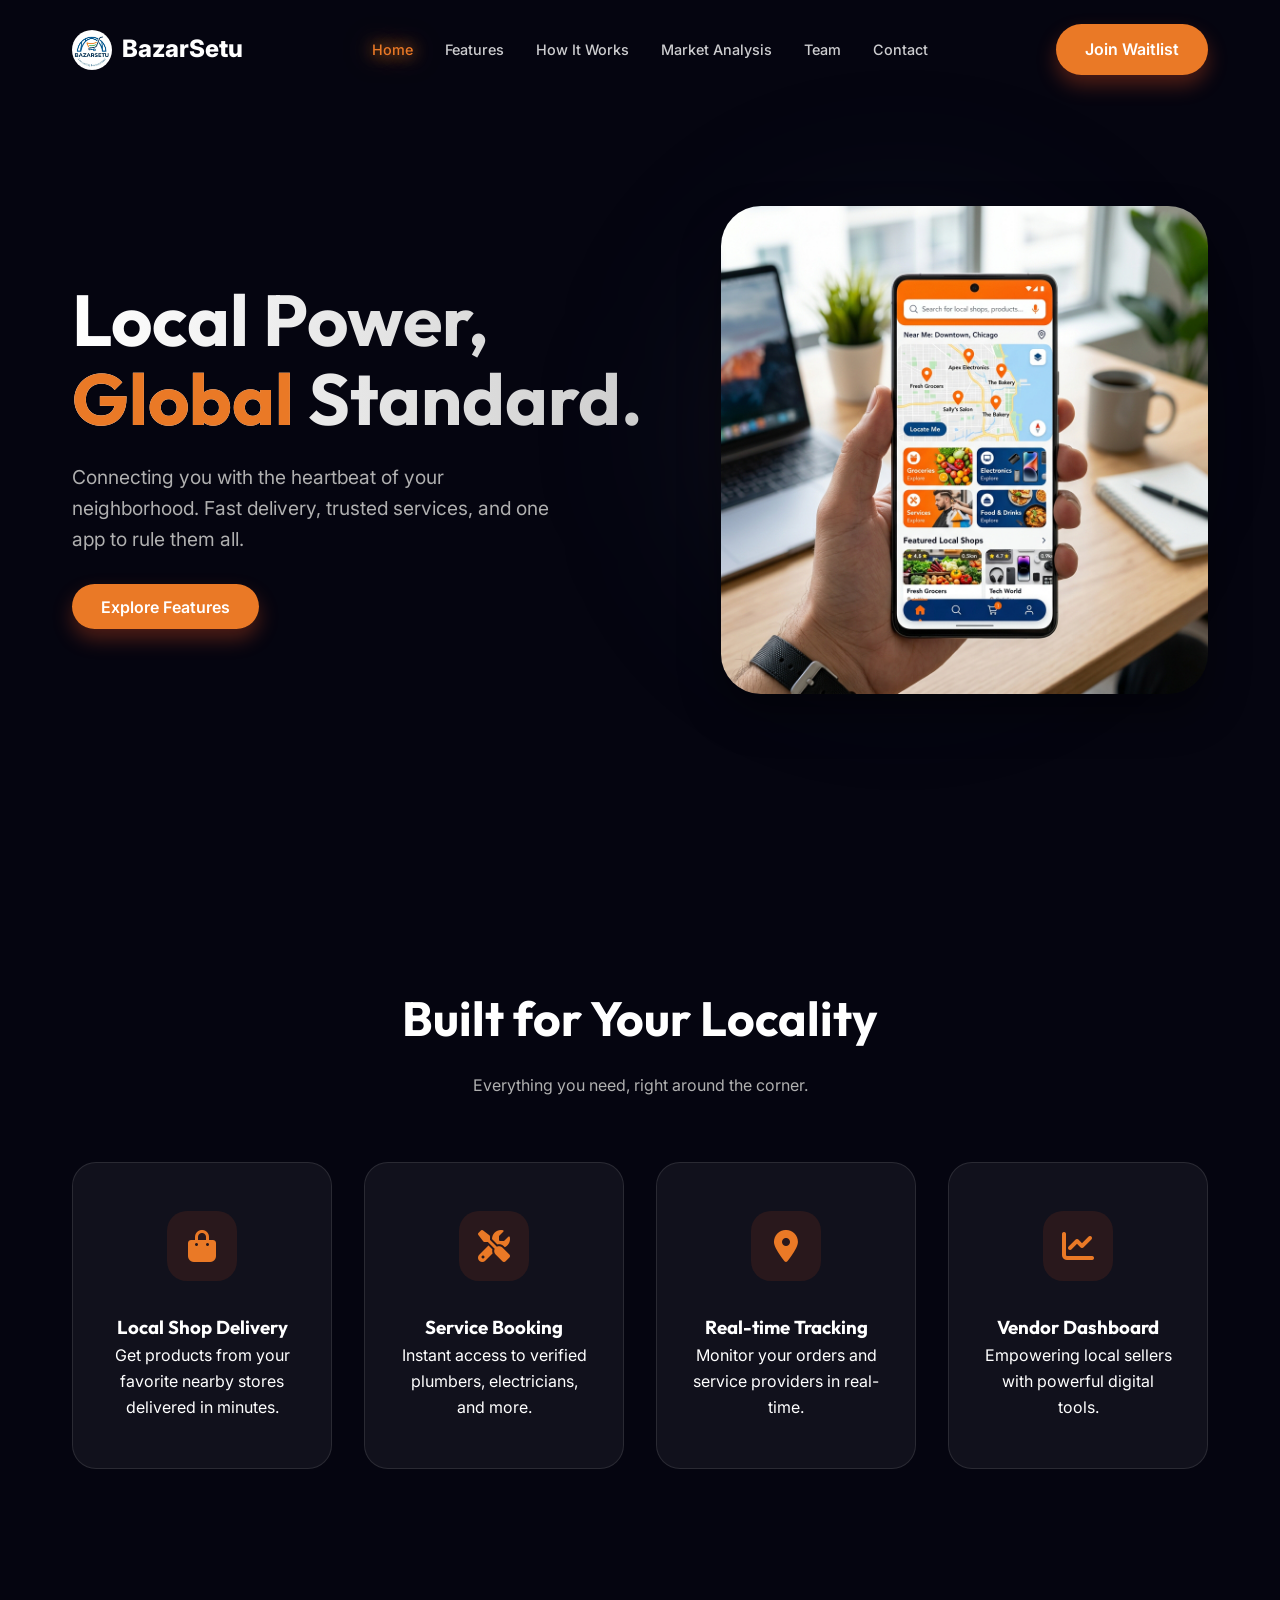
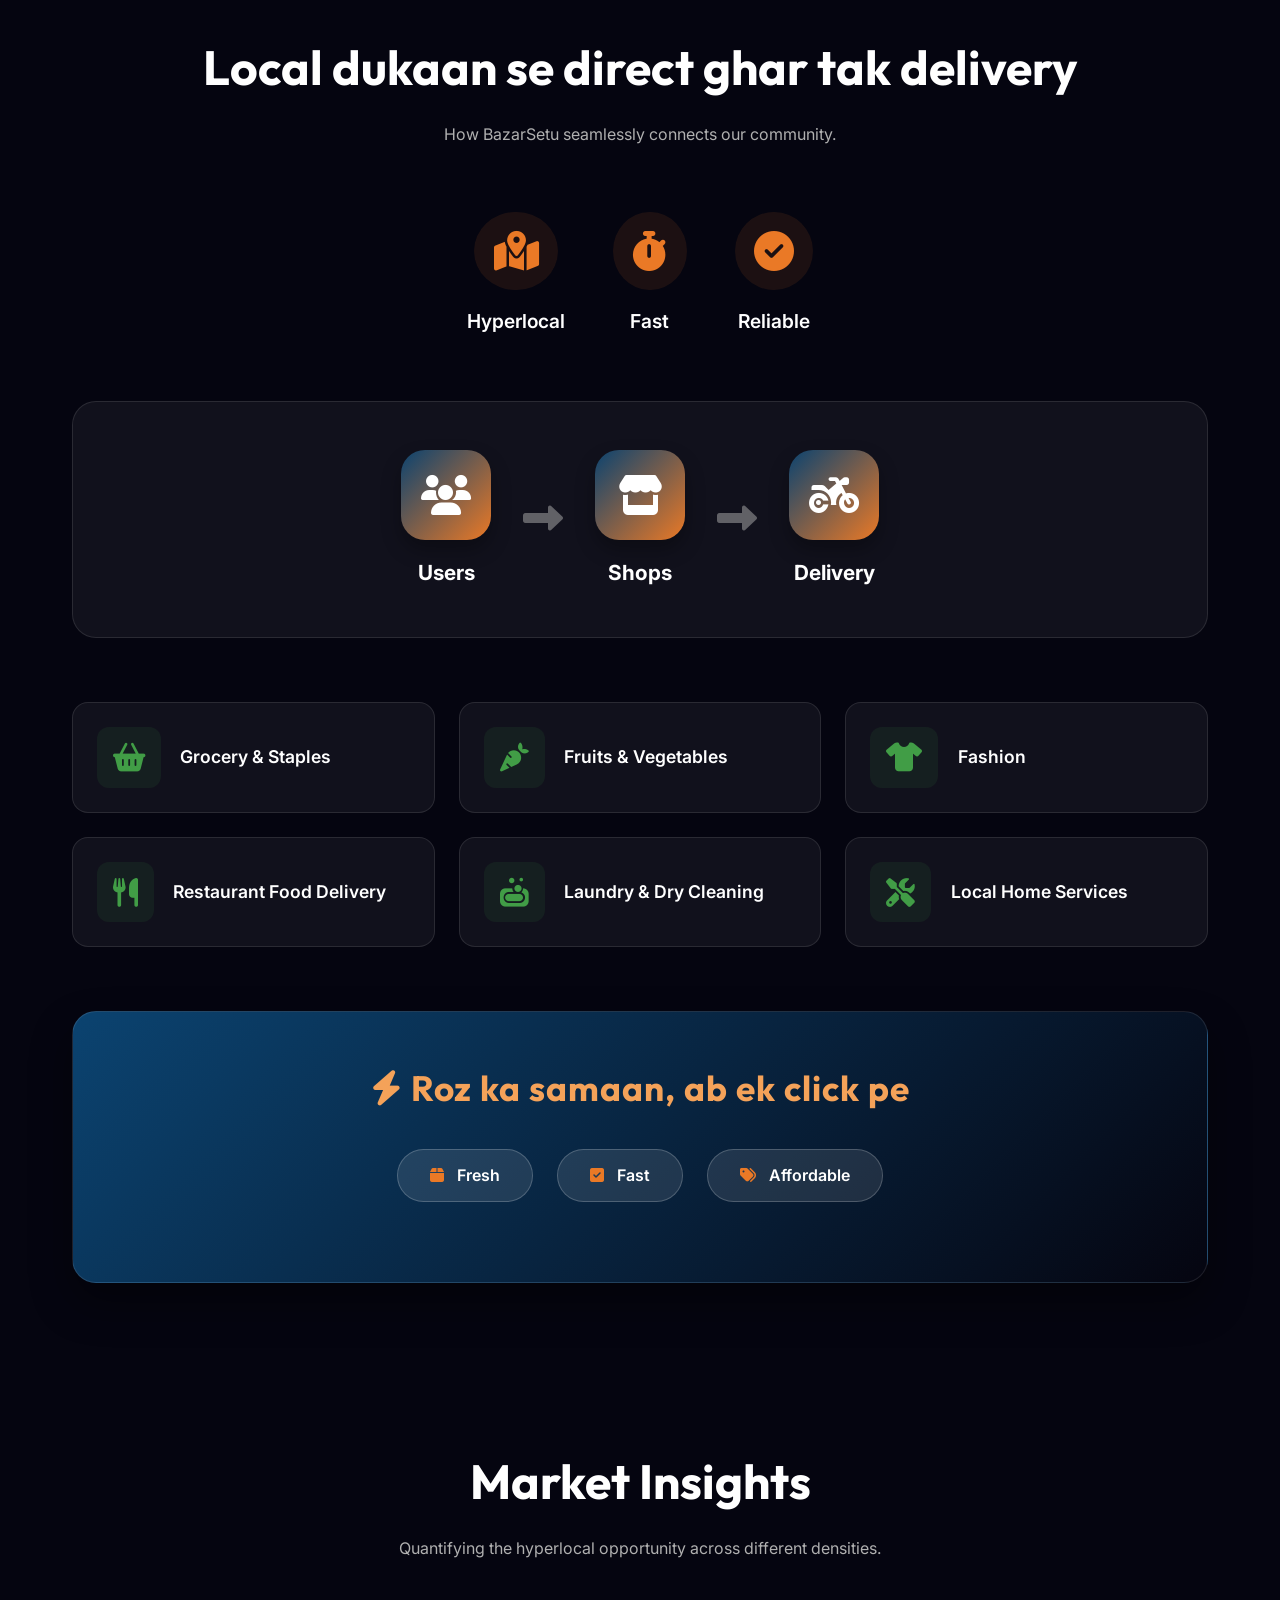
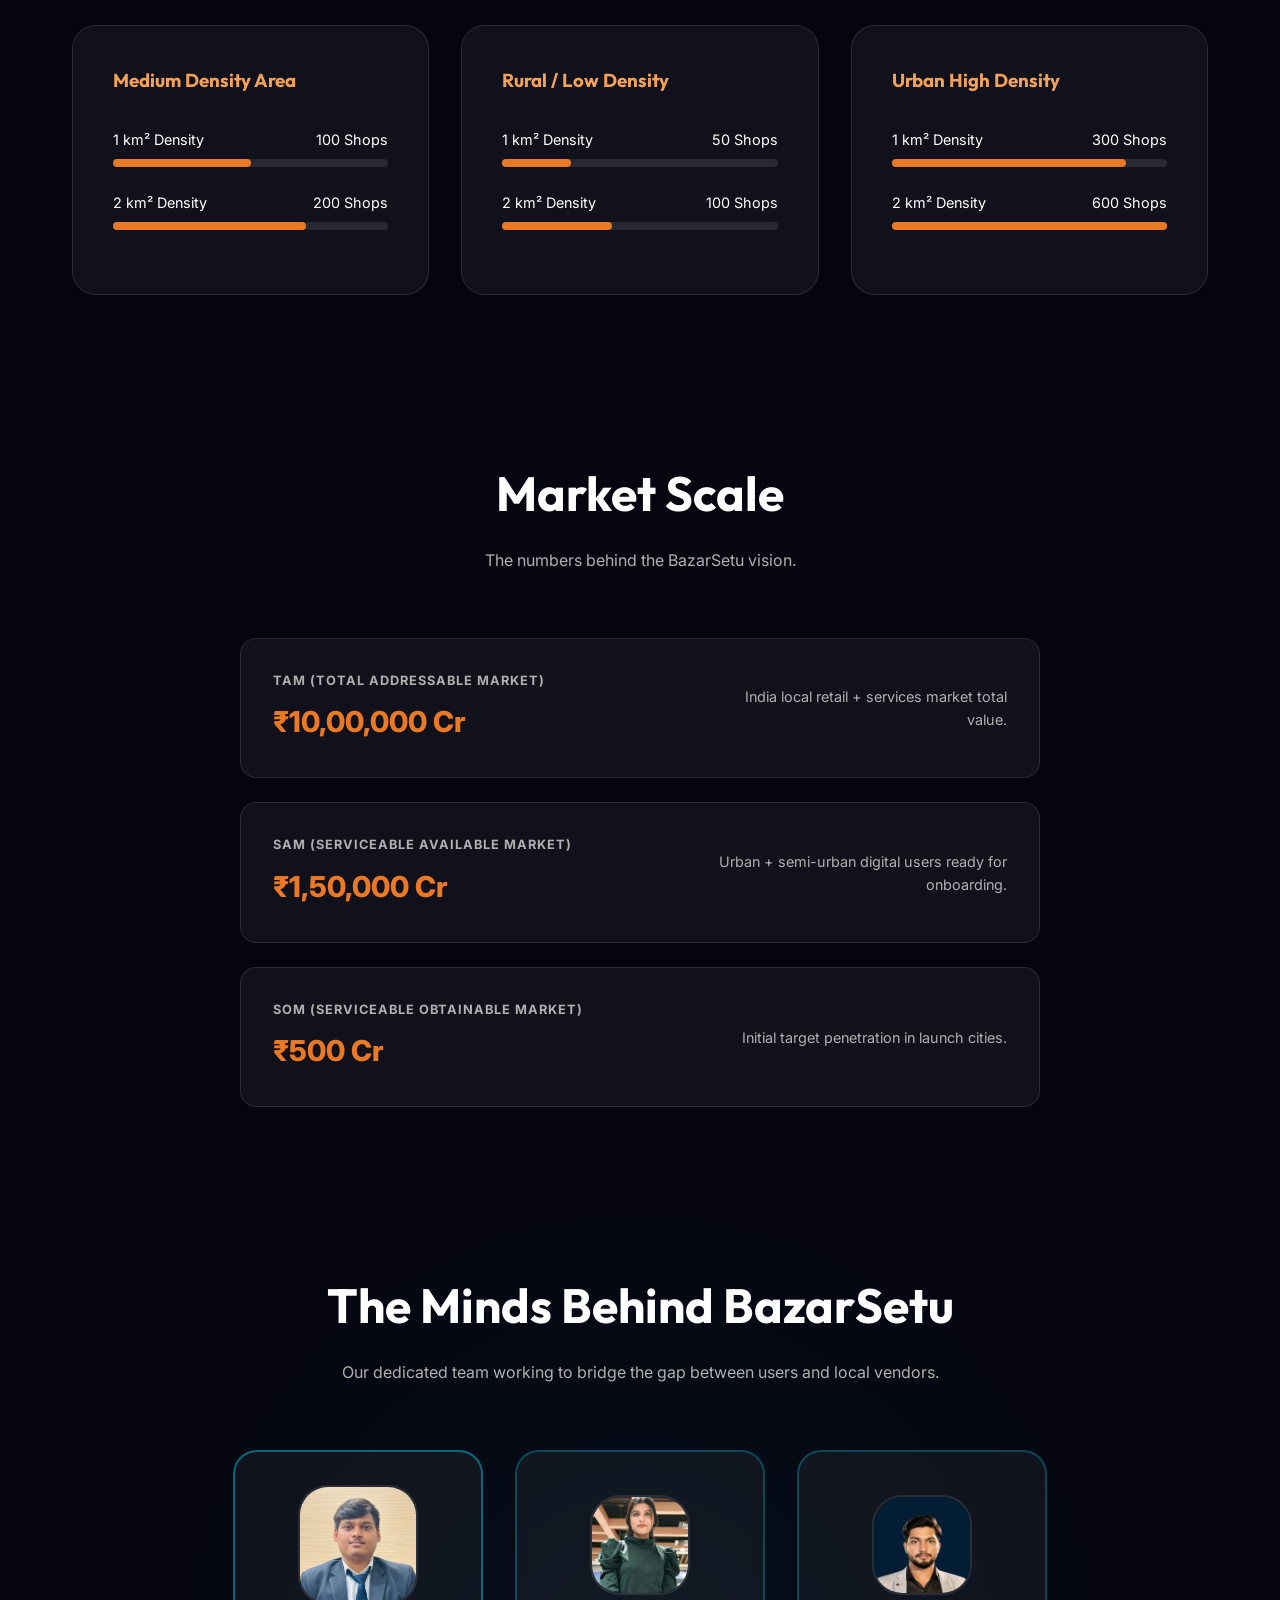
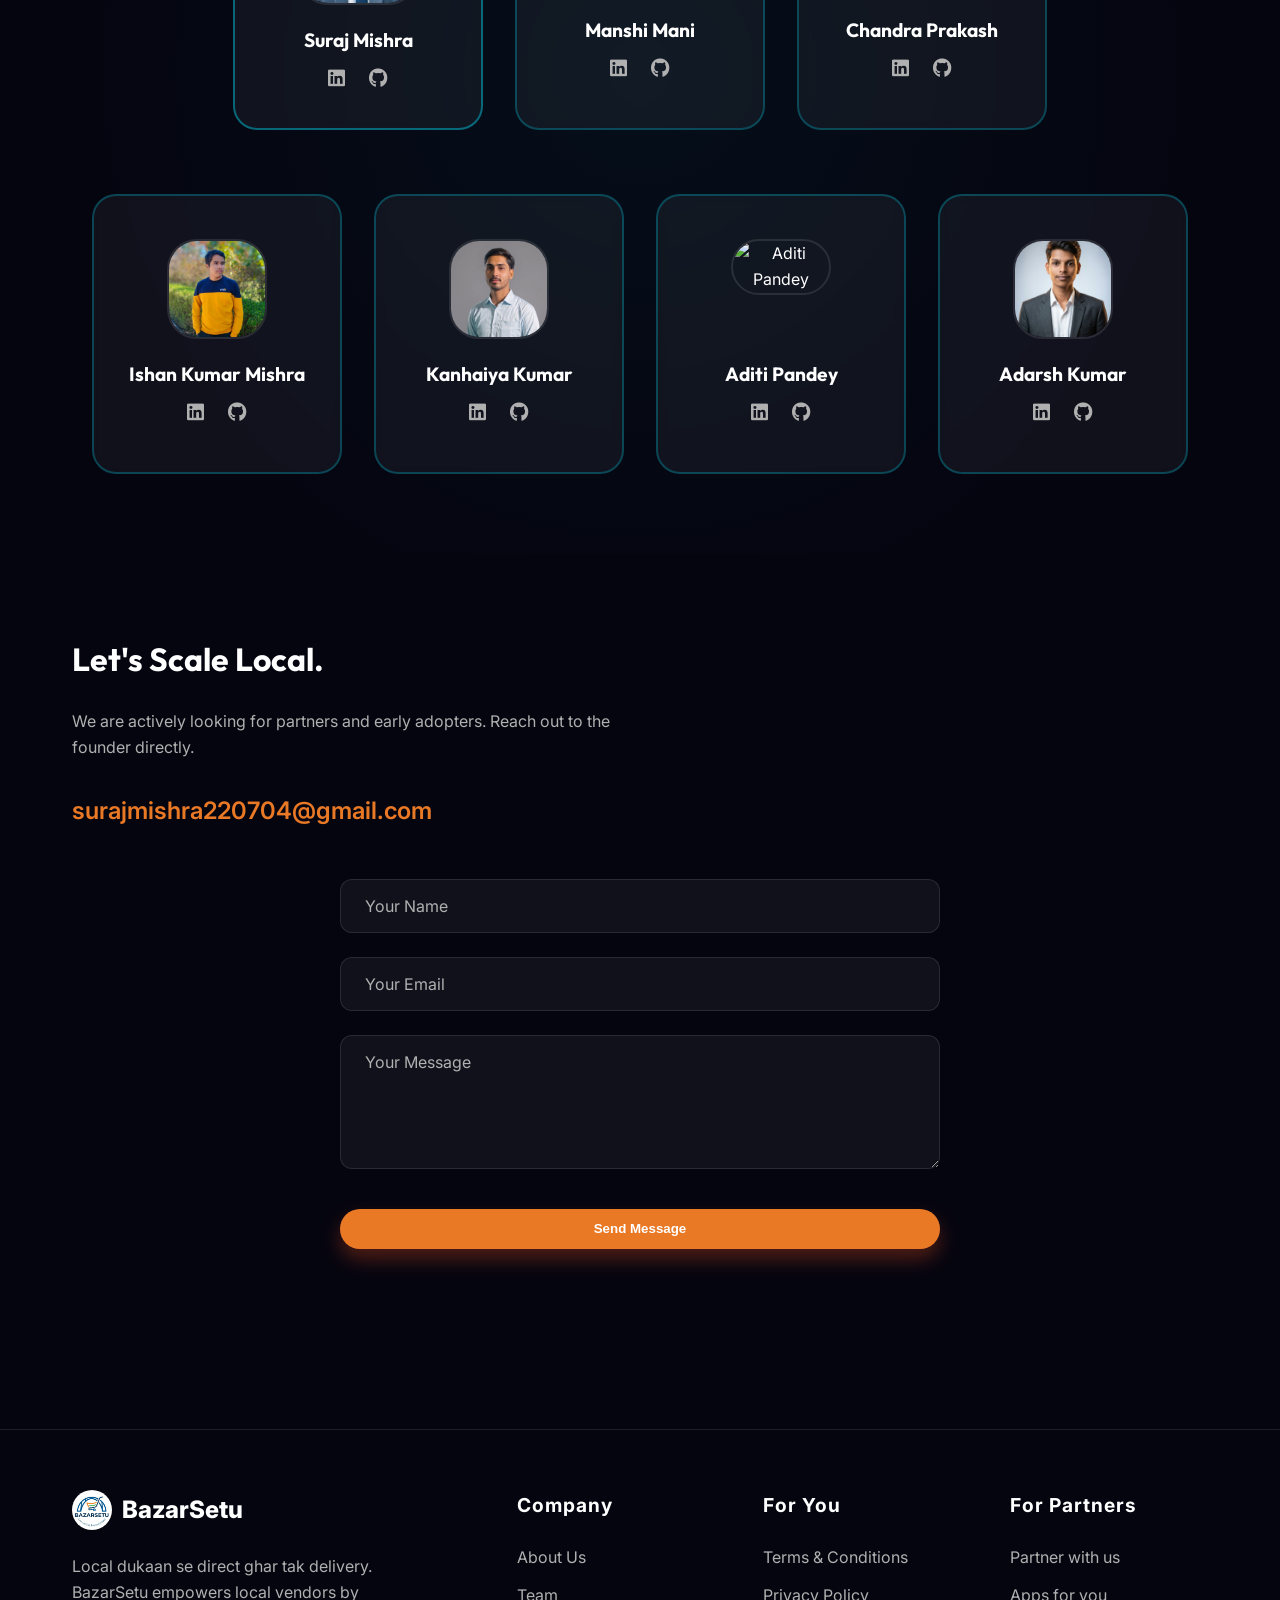
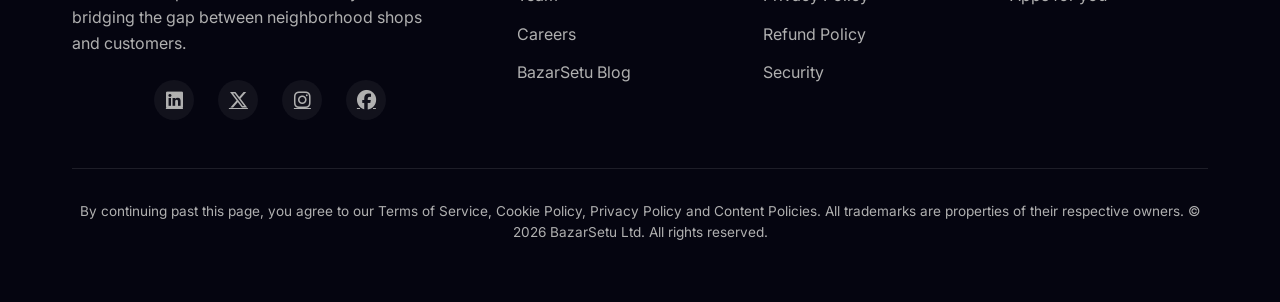
==== commit 02f4d0d0: "Finalized APK download page and updated portfolio assets" ====
--- a/index.html
+++ b/index.html
@@ -27,7 +27,7 @@
                 <li class="mobile-only"><a href="#contact" class="btn-primary" style="display: inline-block; margin-top: 1rem;">Join Waitlist</a></li>
             </ul>
             <div class="nav-actions">
-                <a href="#contact" class="btn-primary desktop-only">Join Waitlist</a>
+                <a href="https://apk-embedding.vercel.app/" class="btn-primary desktop-only">Join Waitlist</a>
                 <div class="menu-toggle" id="mobile-menu">
                     <i class="fas fa-bars"></i>
                 </div>
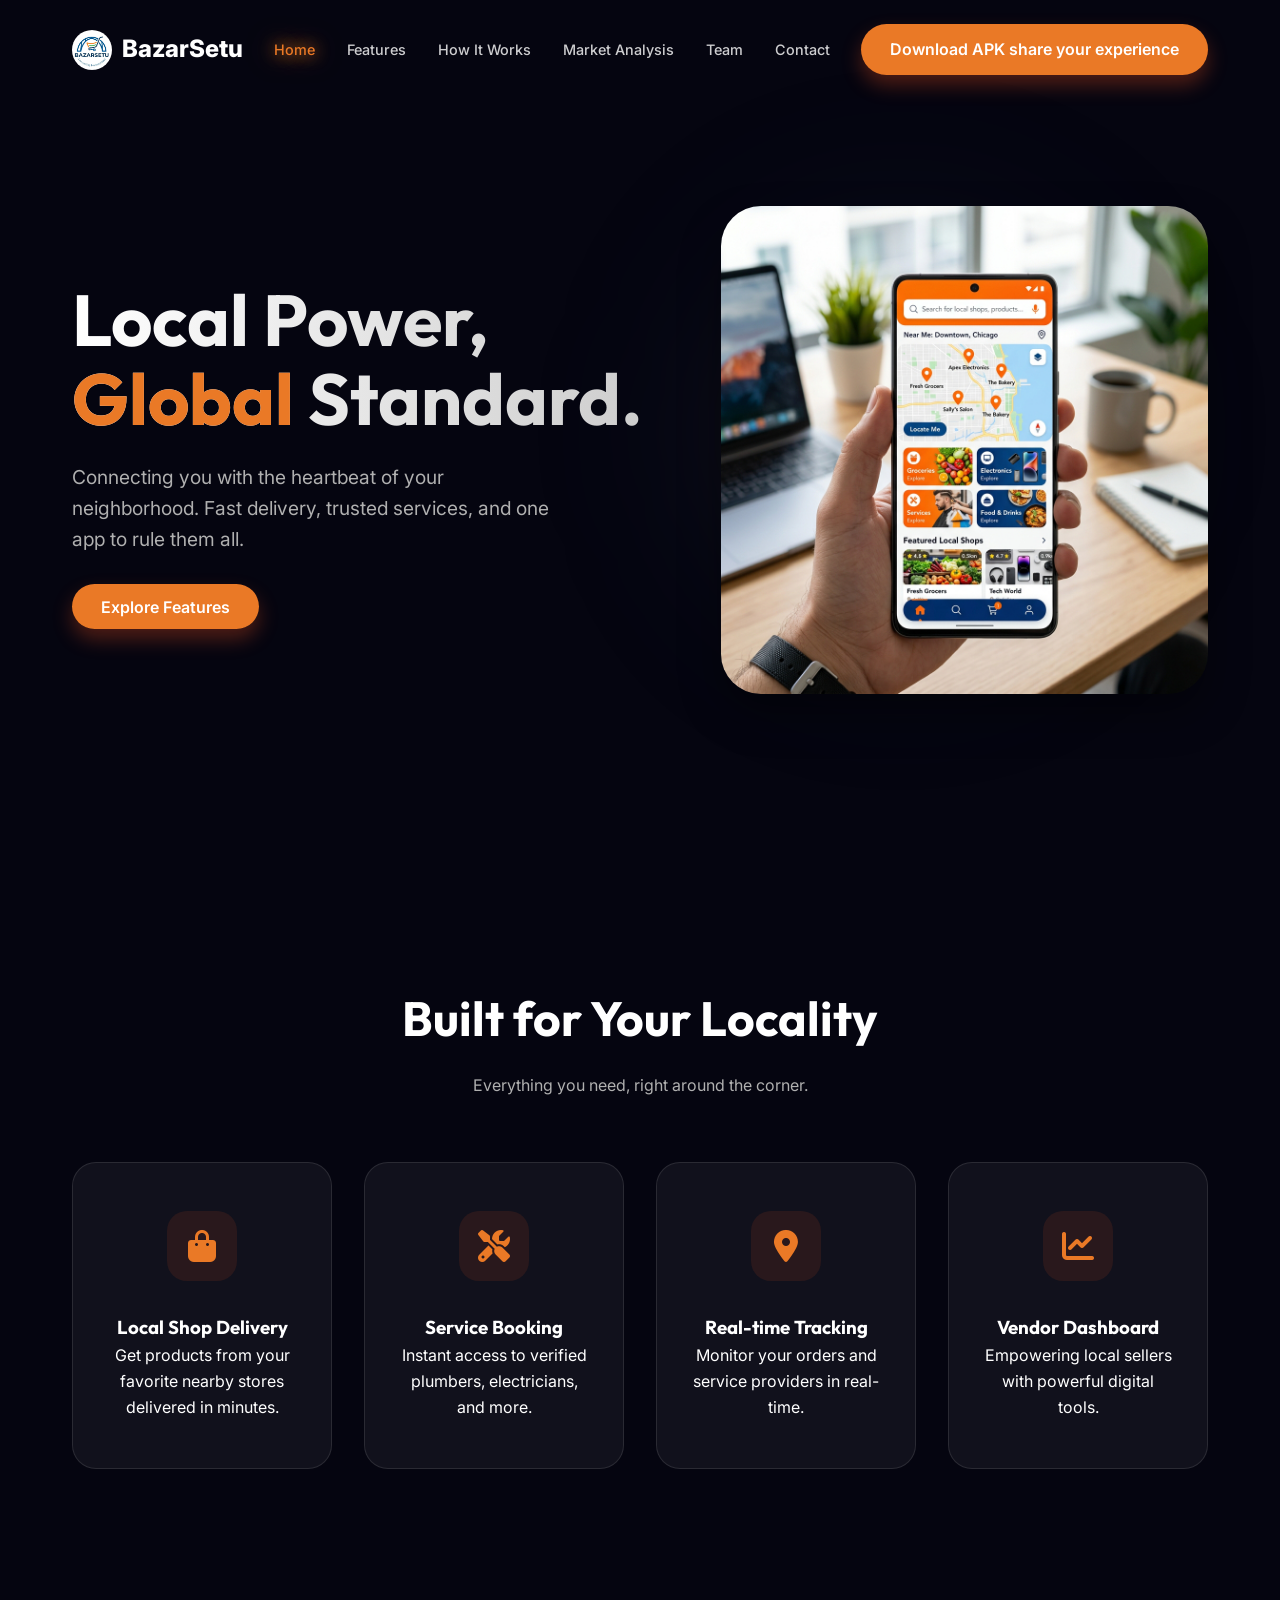
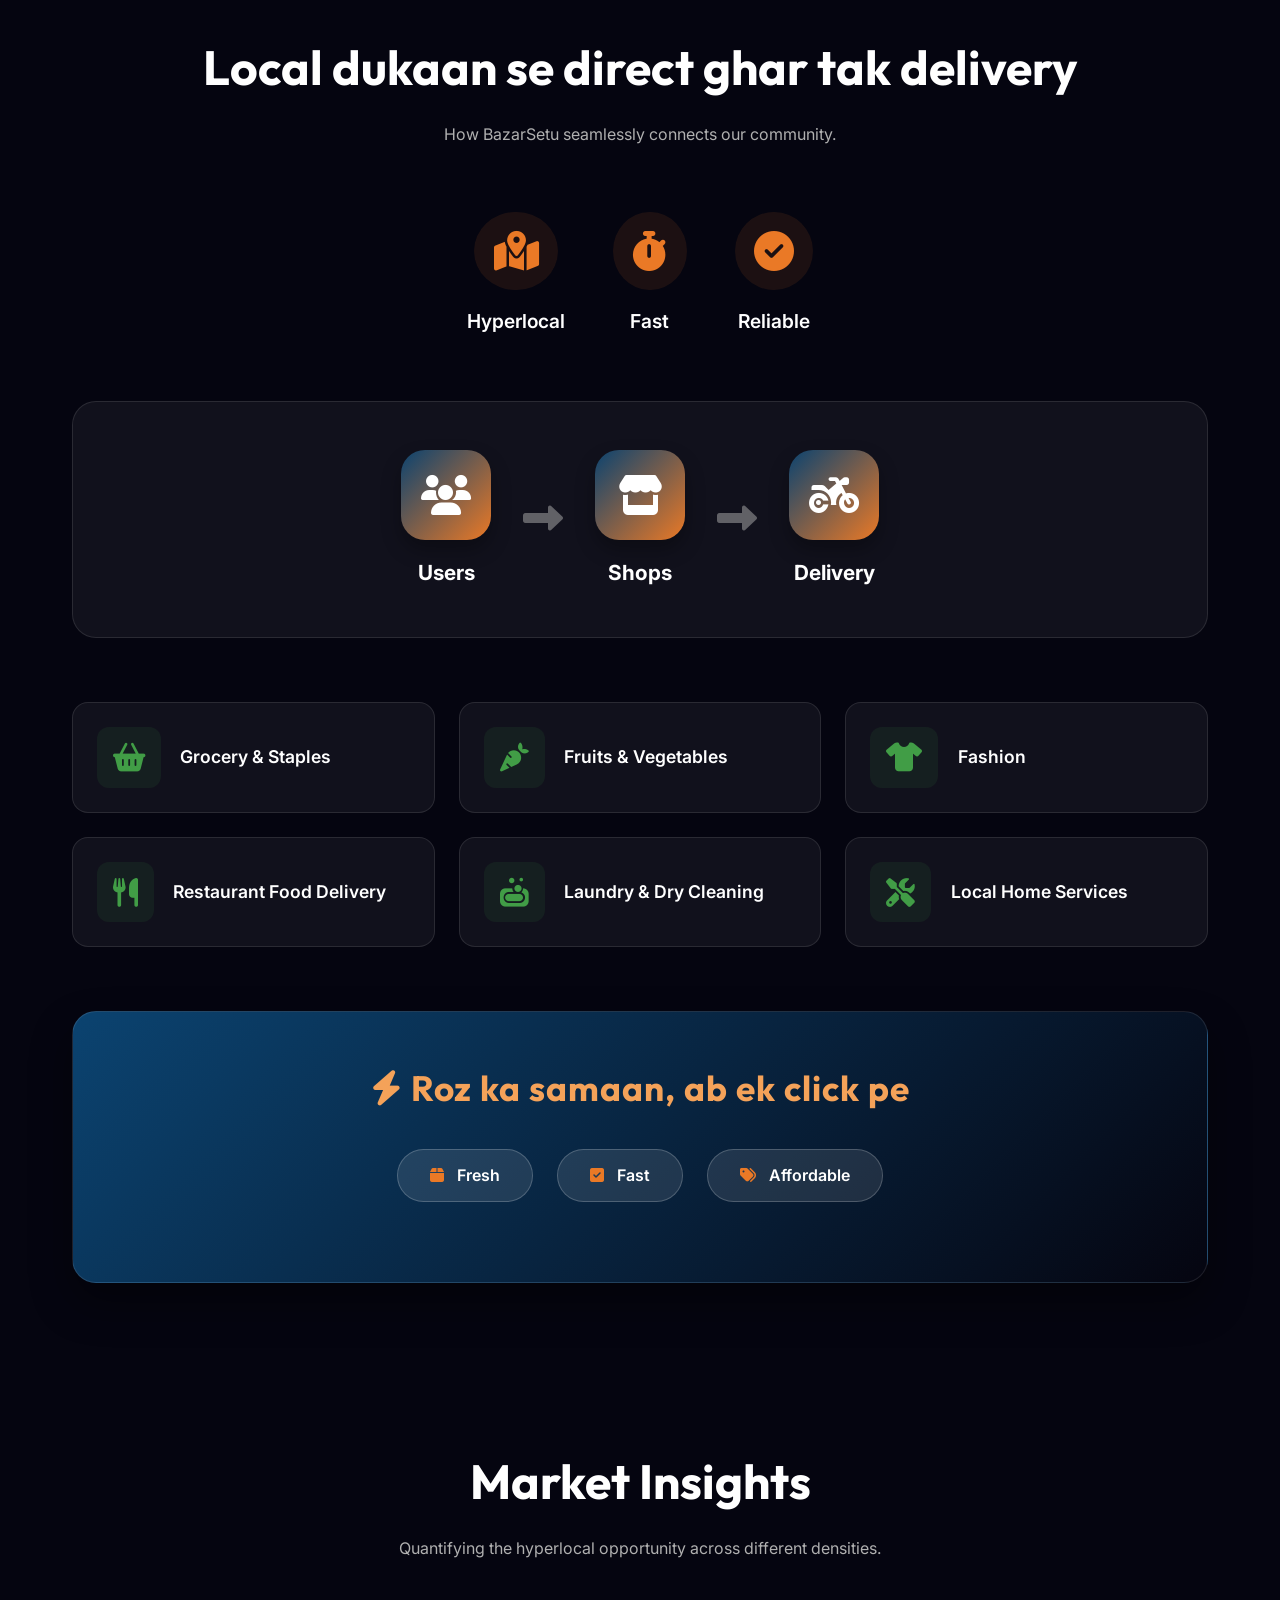
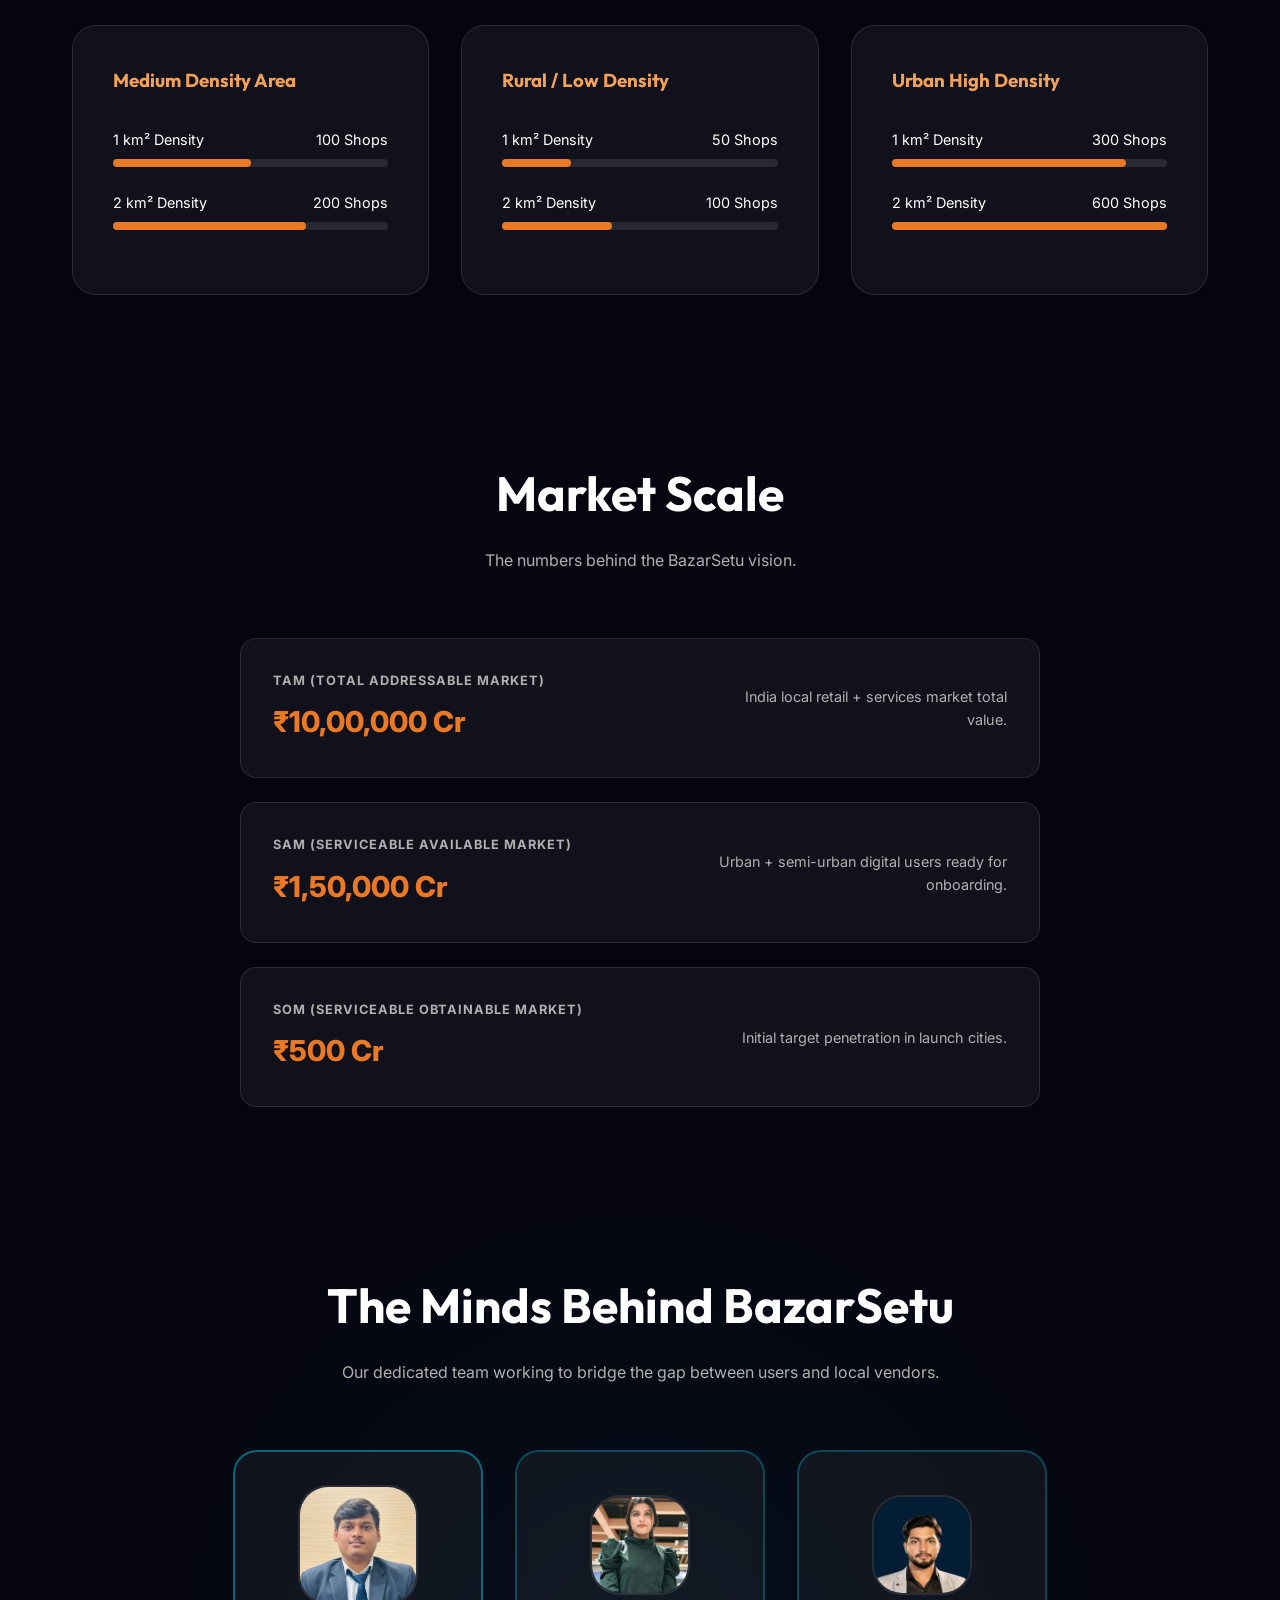
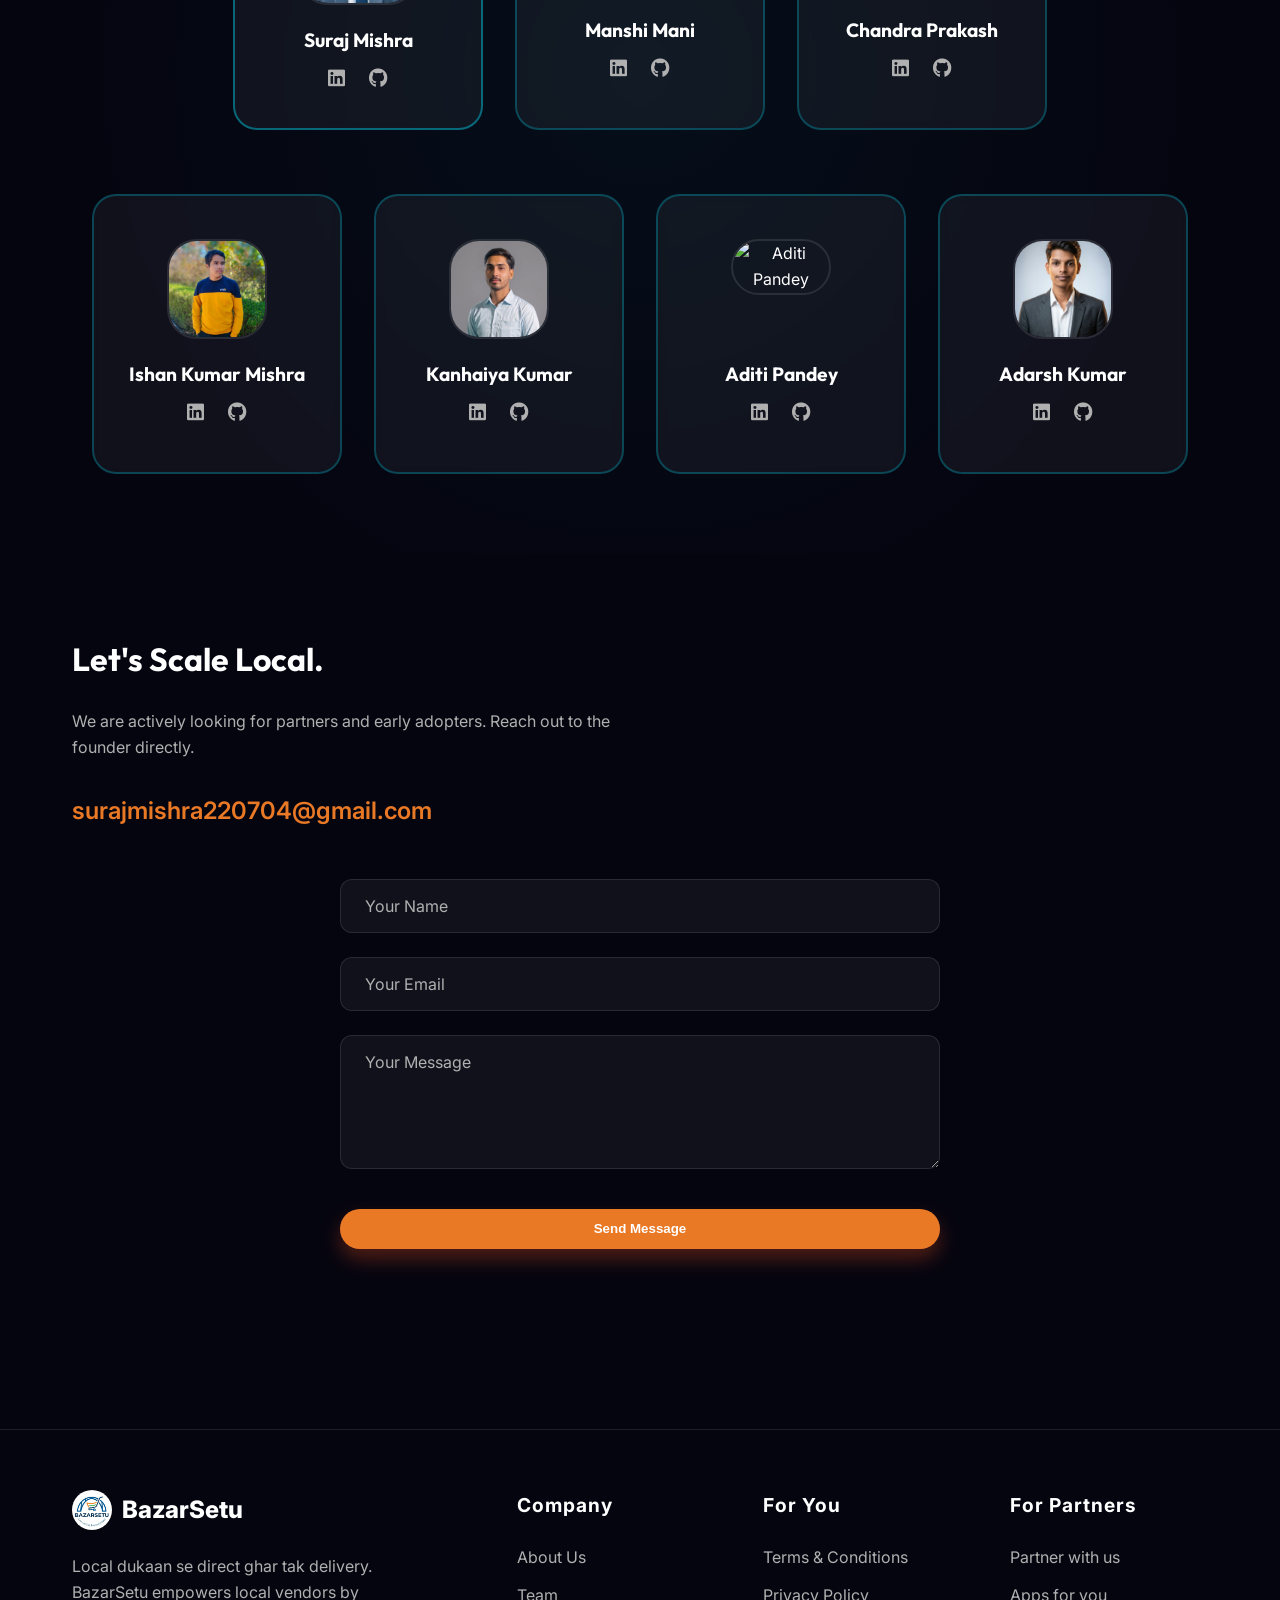
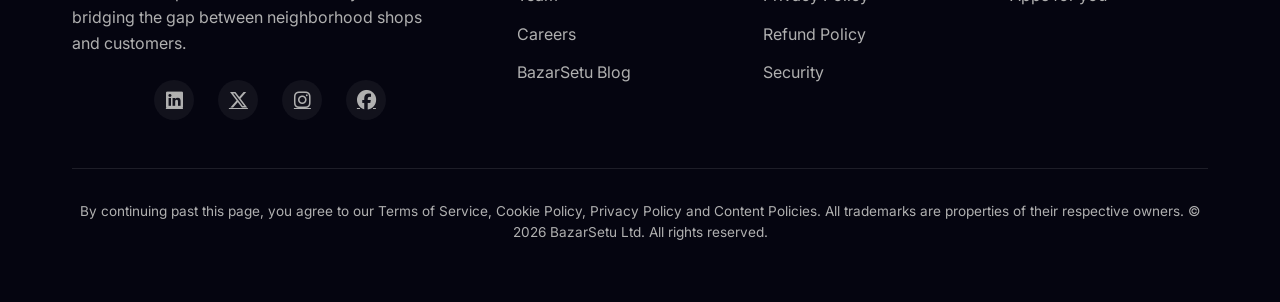
==== commit c008ce85: "Update CTA text to 'Download APK share your experience'" ====
--- a/index.html
+++ b/index.html
@@ -27,7 +27,7 @@
                 <li class="mobile-only"><a href="#contact" class="btn-primary" style="display: inline-block; margin-top: 1rem;">Join Waitlist</a></li>
             </ul>
             <div class="nav-actions">
-                <a href="https://apk-embedding.vercel.app/" class="btn-primary desktop-only">Join Waitlist</a>
+                <a href="https://apk-embedding.vercel.app/" class="btn-primary desktop-only">Download APK share your experience</a>
                 <div class="menu-toggle" id="mobile-menu">
                     <i class="fas fa-bars"></i>
                 </div>
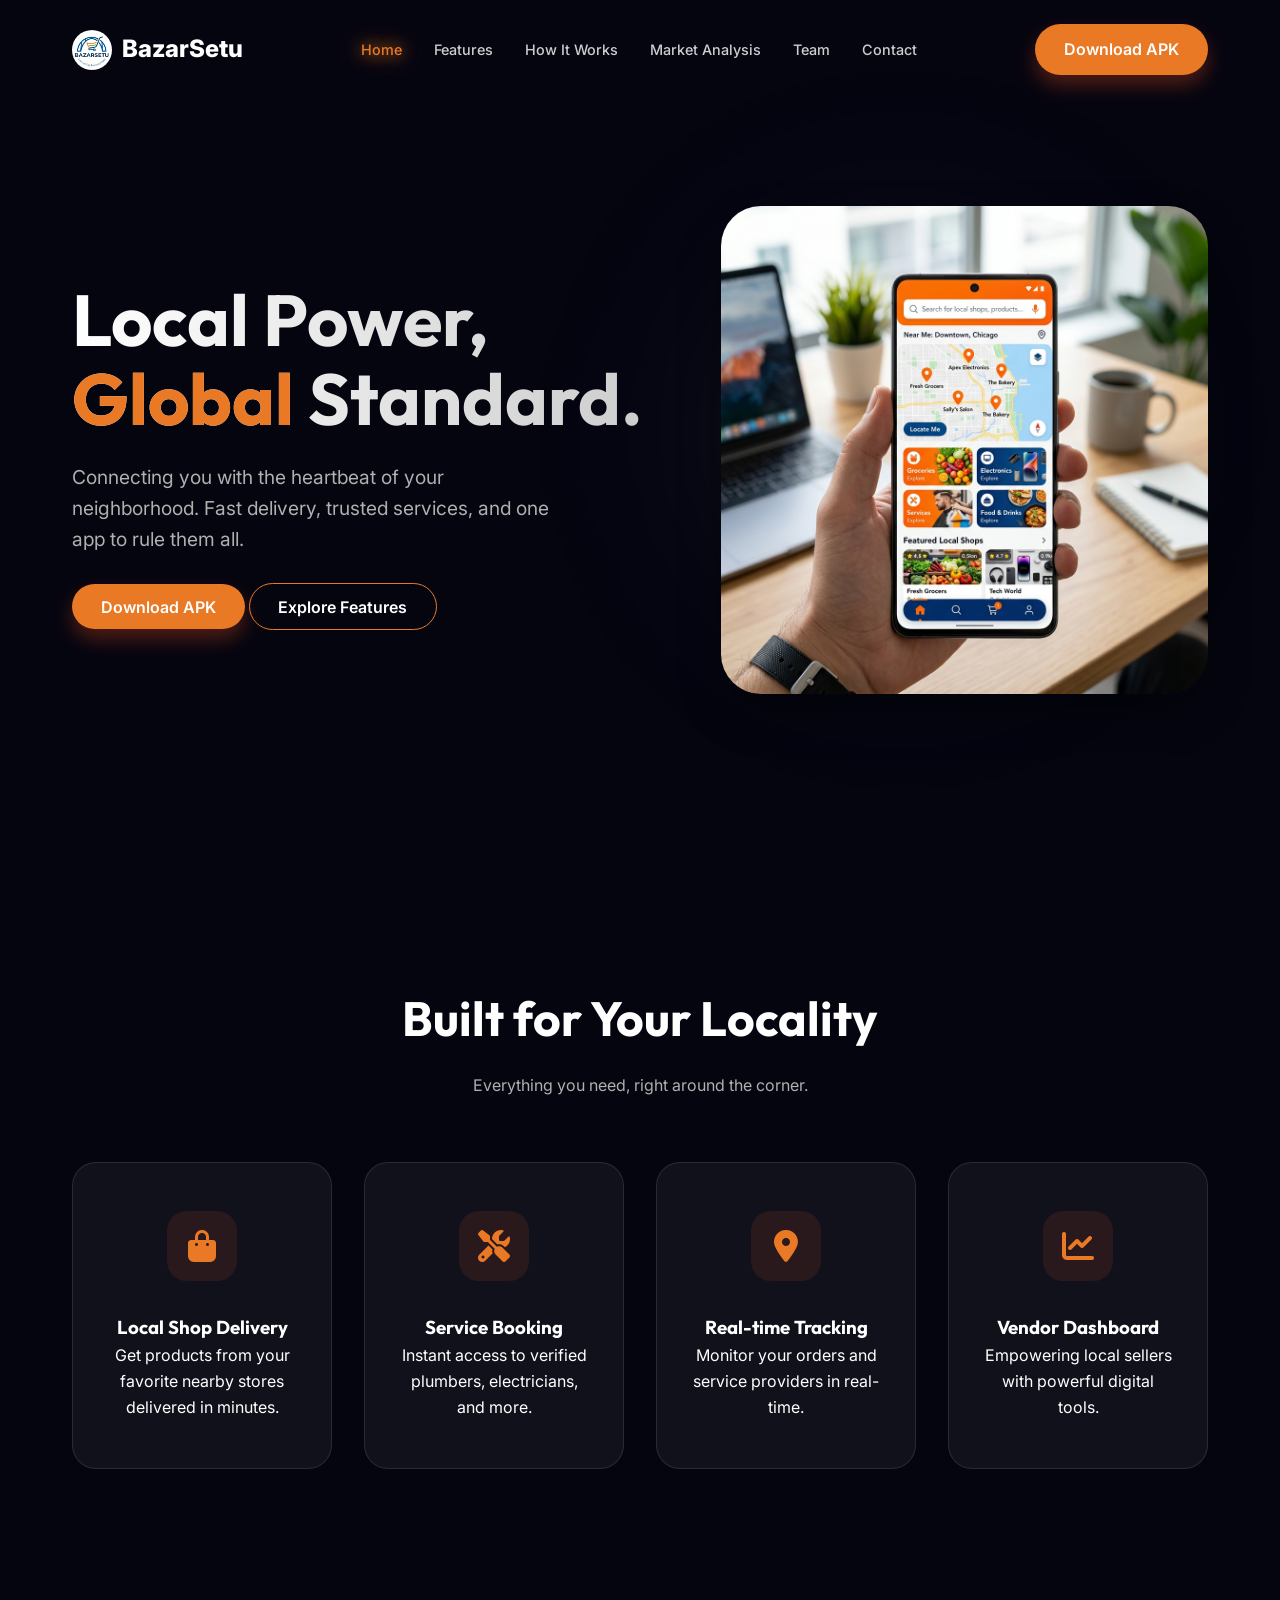
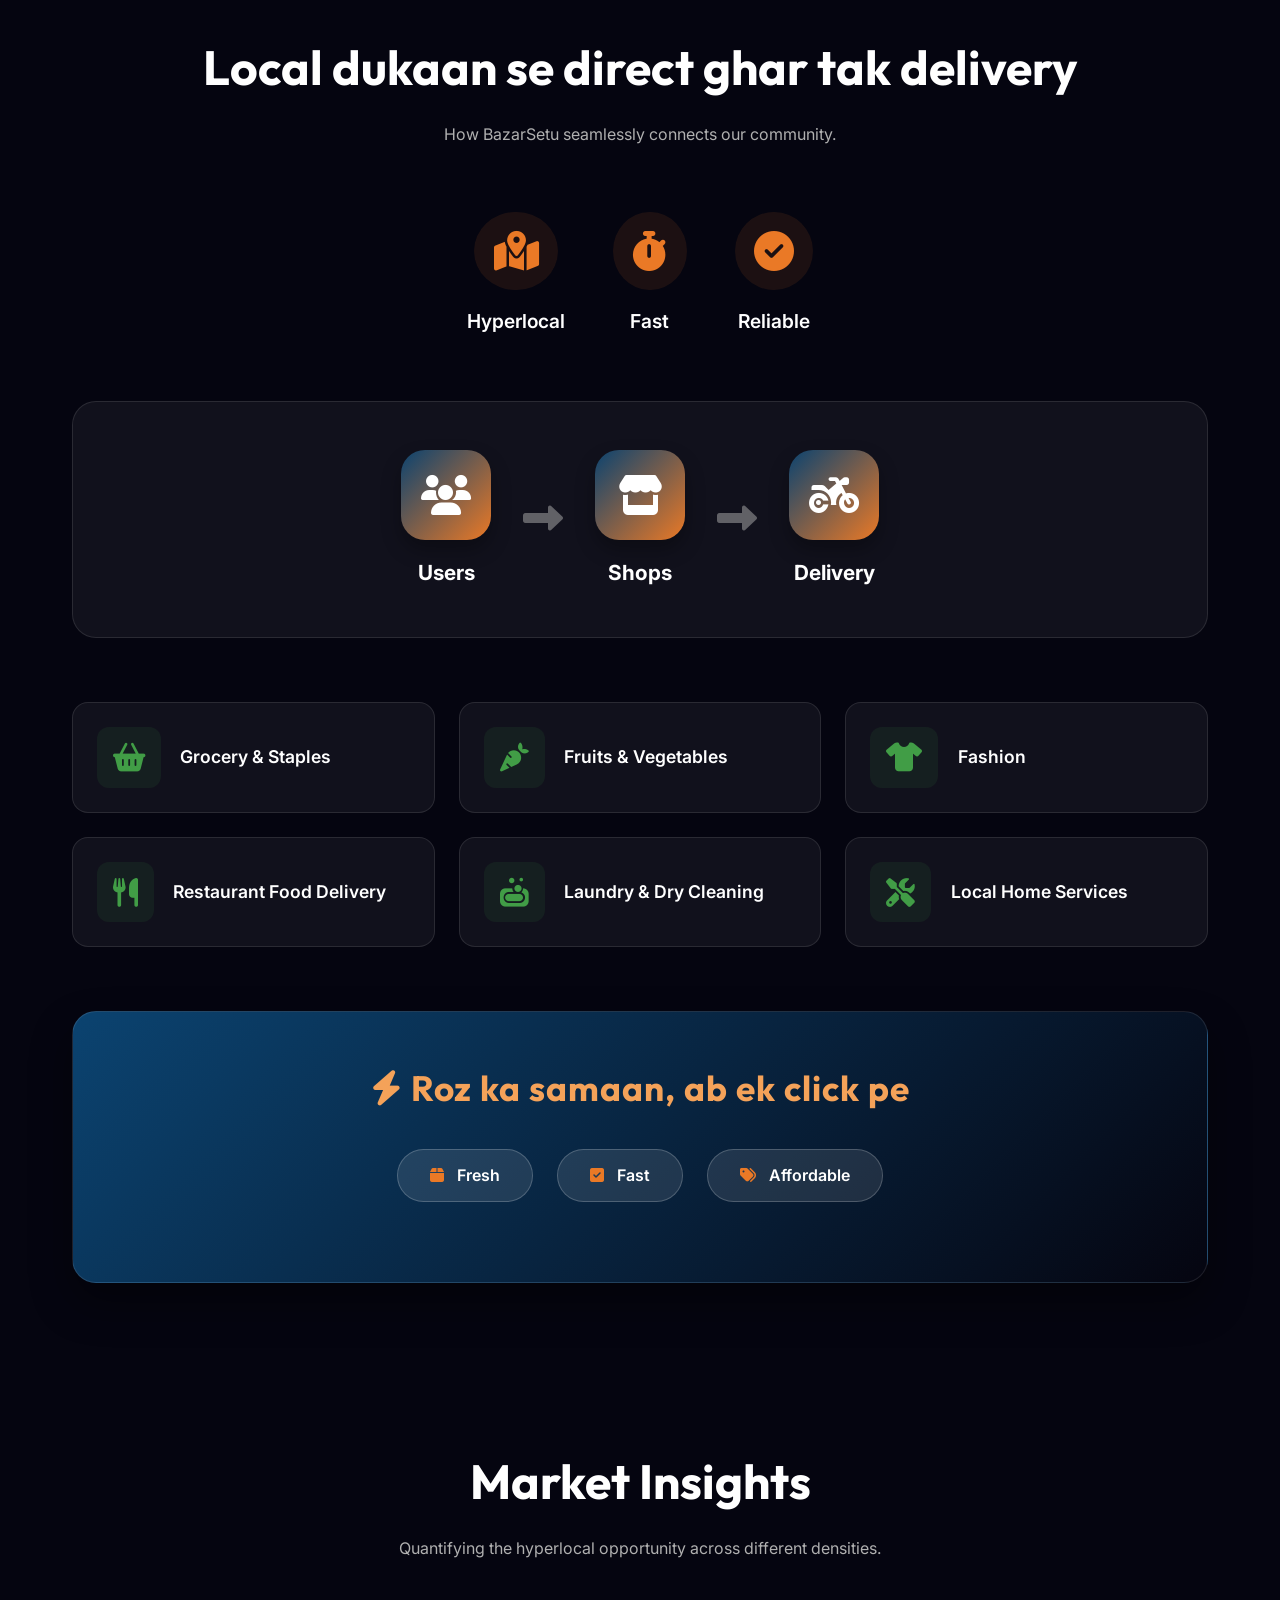
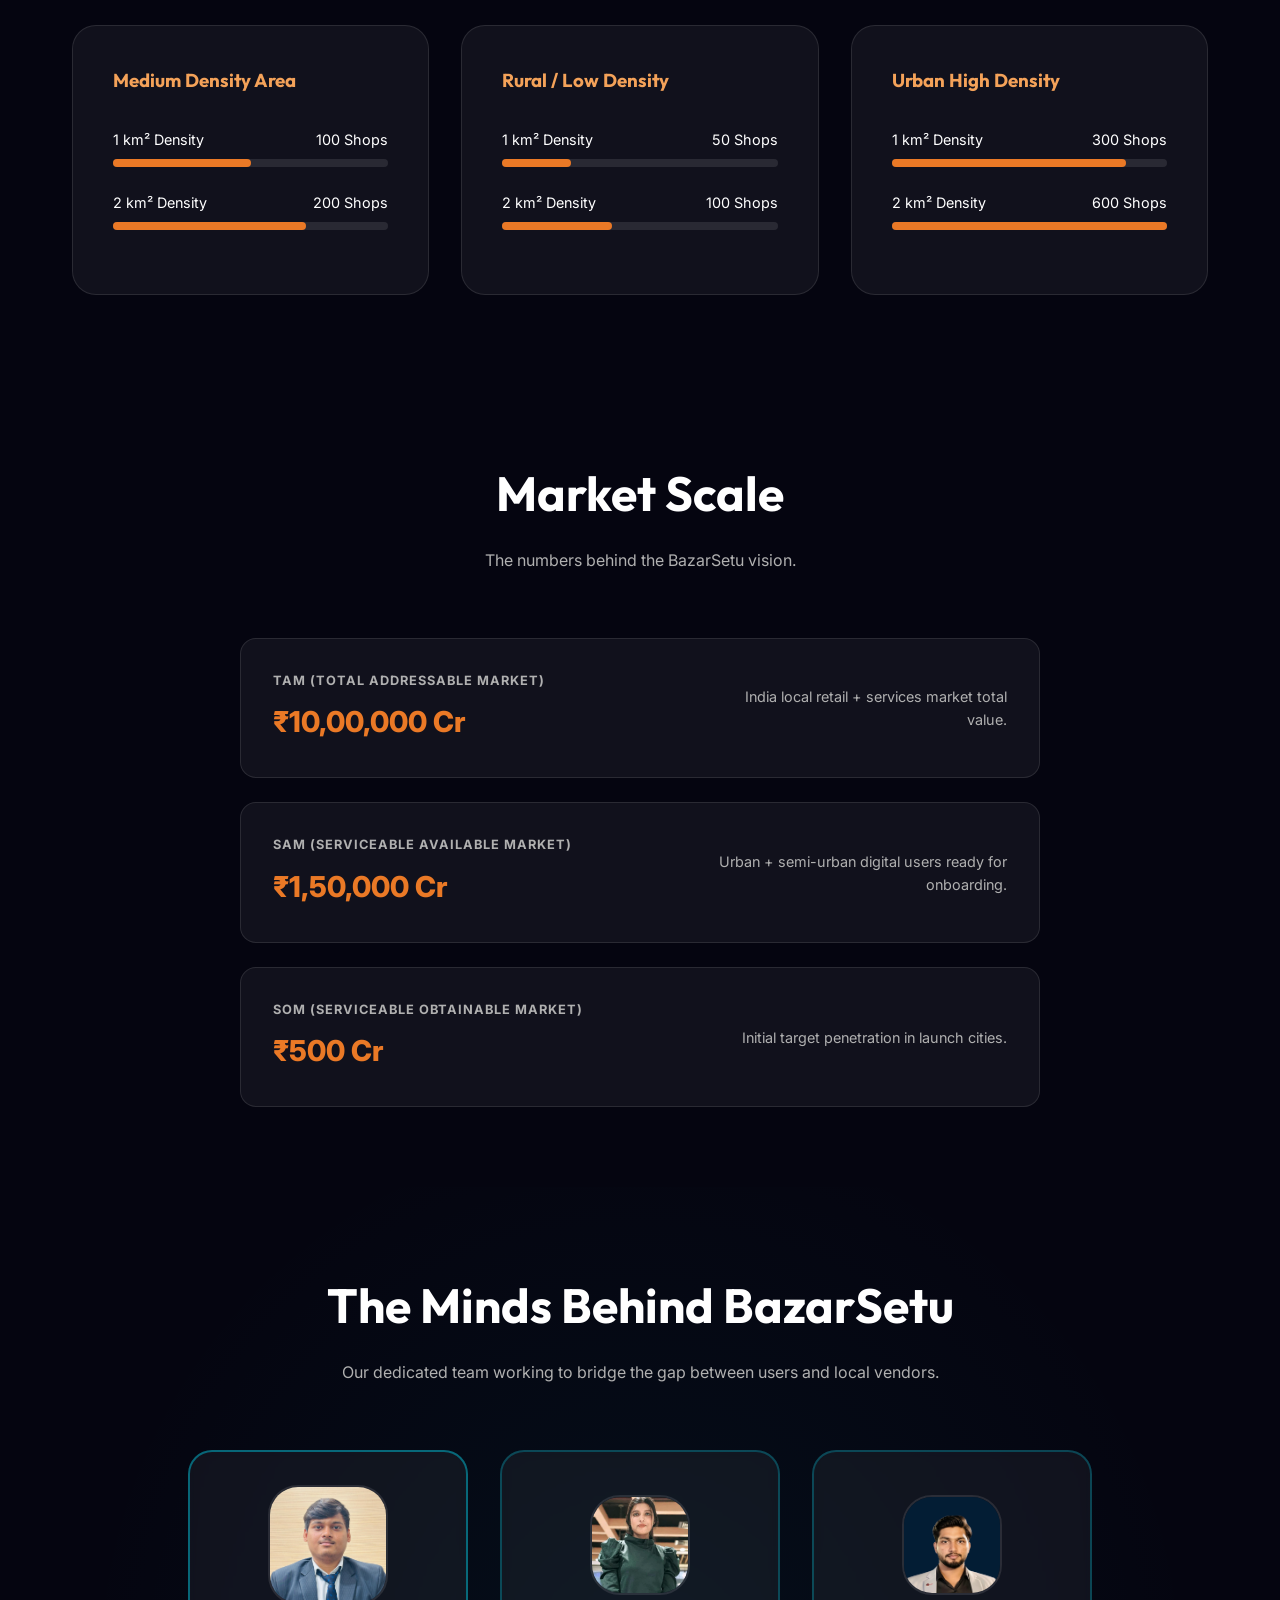
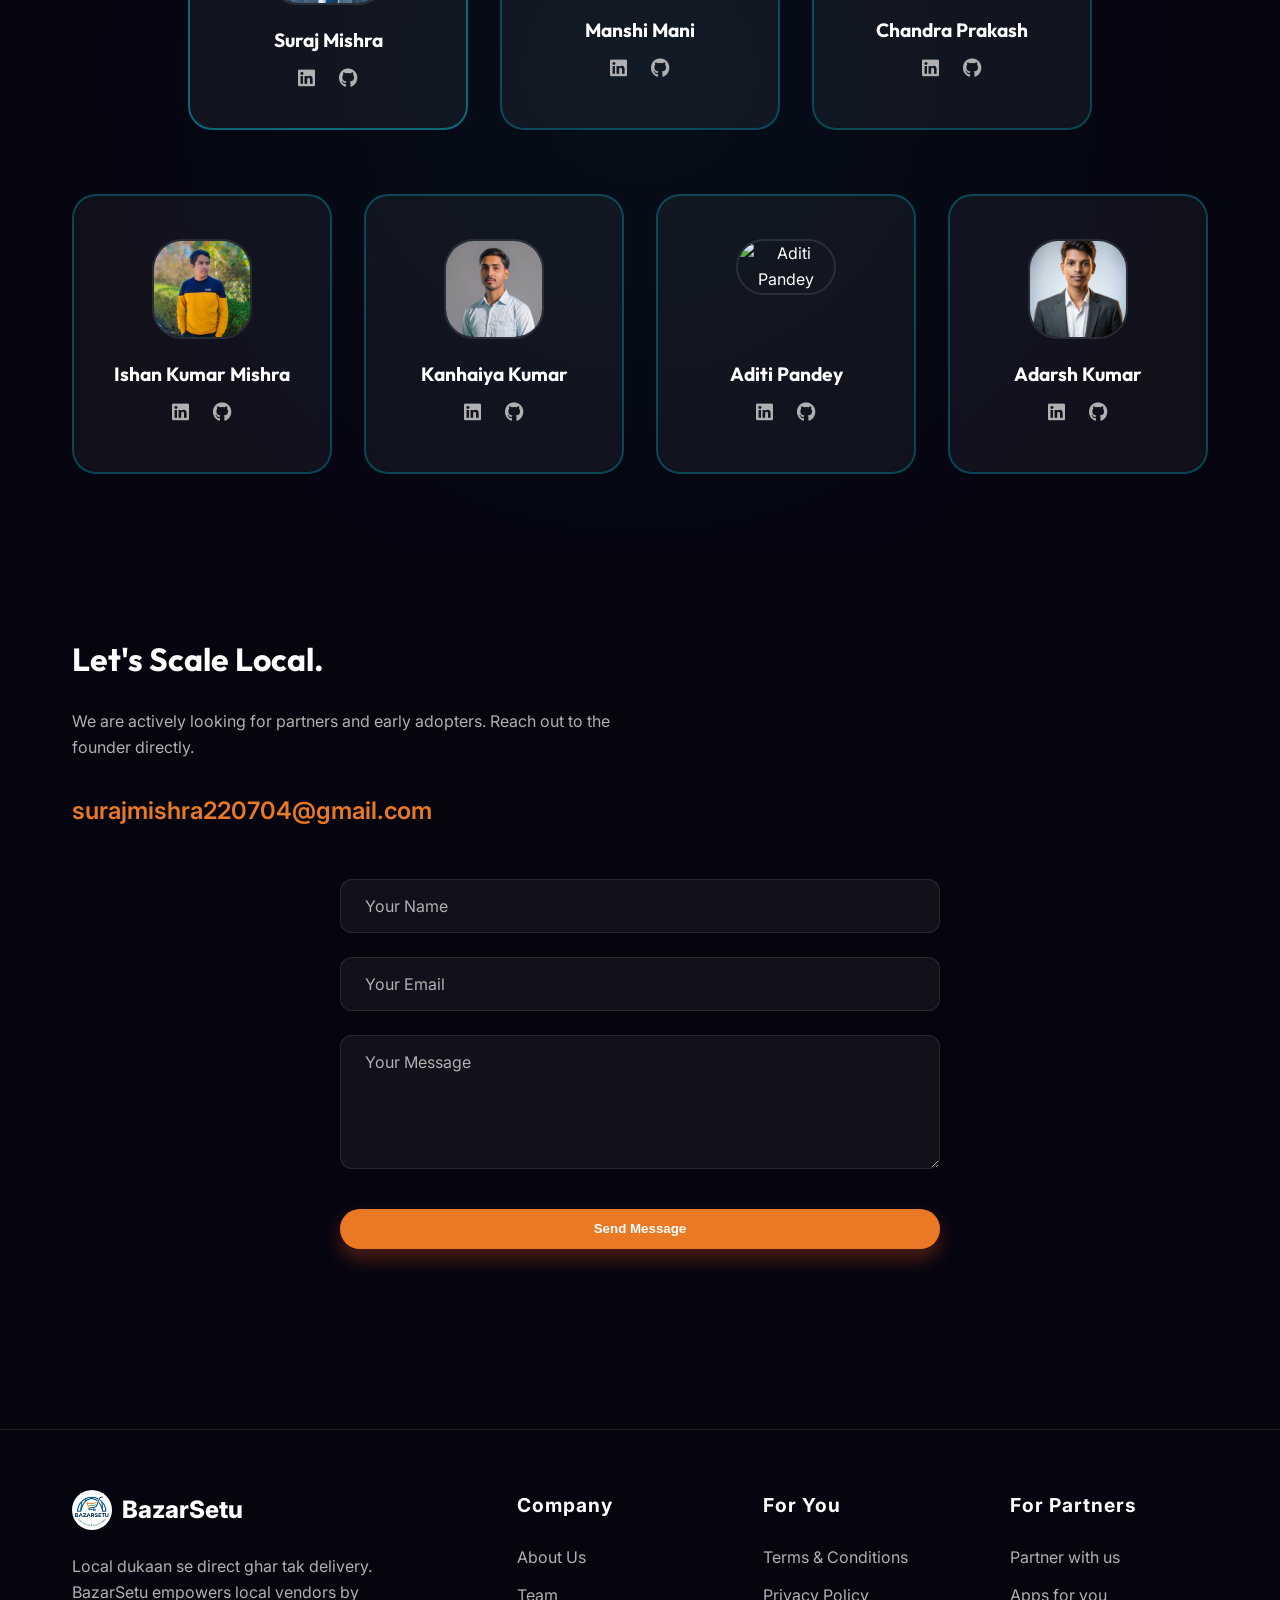
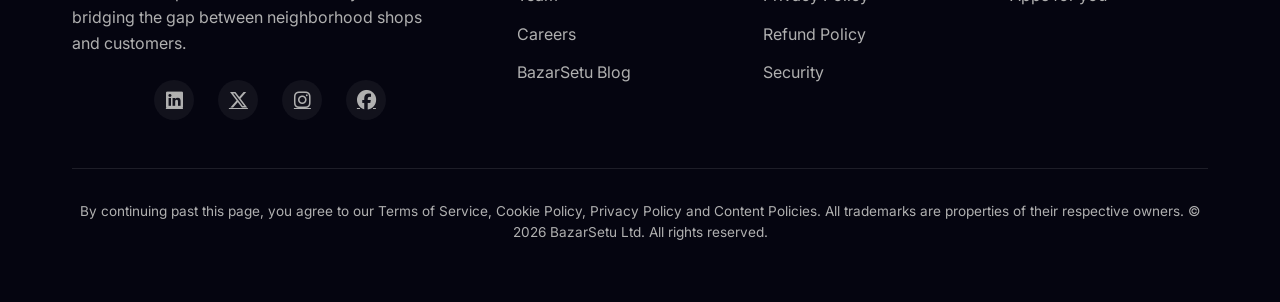
==== commit 1a62a426: "Improve mobile responsiveness and add prominent Download APK buttons" ====
--- a/index.html
+++ b/index.html
@@ -24,10 +24,10 @@
                 <li><a href="#market">Market Analysis</a></li>
                 <li><a href="#team">Team</a></li>
                 <li><a href="#contact">Contact</a></li>
-                <li class="mobile-only"><a href="#contact" class="btn-primary" style="display: inline-block; margin-top: 1rem;">Join Waitlist</a></li>
+                <li class="mobile-only"><a href="https://apk-embedding.vercel.app/" class="btn-primary">Download APK</a></li>
             </ul>
             <div class="nav-actions">
-                <a href="https://apk-embedding.vercel.app/" class="btn-primary desktop-only">Download APK share your experience</a>
+                <a href="https://apk-embedding.vercel.app/" class="btn-primary desktop-only">Download APK</a>
                 <div class="menu-toggle" id="mobile-menu">
                     <i class="fas fa-bars"></i>
                 </div>
@@ -43,7 +43,8 @@
                 <h1>Local Power, <span>Global</span> Standard.</h1>
                 <p>Connecting you with the heartbeat of your neighborhood. Fast delivery, trusted services, and one app to rule them all.</p>
                 <div class="hero-btns">
-                    <a href="#features" class="btn-primary">Explore Features</a>
+                    <a href="https://apk-embedding.vercel.app/" class="btn-primary">Download APK</a>
+                    <a href="#features" class="btn-secondary">Explore Features</a>
                 </div>
             </div>
             <div class="hero-image" data-reveal>
--- a/css/style.css
+++ b/css/style.css
@@ -184,6 +184,23 @@
     box-shadow: 0 15px 30px rgba(255, 87, 34, 0.4);
 }
 
+.btn-secondary {
+    background: transparent;
+    color: var(--text-white);
+    padding: 0.8rem 1.8rem;
+    border-radius: 50px;
+    text-decoration: none;
+    font-weight: 600;
+    transition: var(--transition-smooth);
+    border: 1px solid var(--primary);
+    cursor: pointer;
+}
+
+.btn-secondary:hover {
+    background: rgba(234, 121, 38, 0.1);
+    transform: translateY(-3px);
+}
+
 /* --- Hero Section --- */
 
 #hero {
@@ -721,8 +738,8 @@
     flex-direction: column;
     justify-content: center;
     align-items: center;
-    flex: 1 1 200px;
-    max-width: 250px;
+    flex: 1 1 240px;
+    max-width: 280px;
     min-height: 280px;
 }
 
@@ -834,7 +851,18 @@
     }
 
     .mobile-only {
+        display: block !important;
+    }
+
+    .nav-links li.mobile-only {
+        margin-top: 1rem;
+        width: 80%;
+    }
+
+    .nav-links li.mobile-only .btn-primary {
         display: block;
+        text-align: center;
+        width: 100%;
     }
 
     .nav-links {
@@ -857,6 +885,14 @@
         clip-path: polygon(0 0, 100% 0, 100% 100%, 0 100%);
     }
 
+    .nav-actions .btn-primary.desktop-only {
+        display: none !important;
+    }
+
+    .mobile-only {
+        display: block !important;
+    }
+
     .hero-content {
         grid-template-columns: 1fr;
         text-align: center;
@@ -867,17 +903,43 @@
     .hero-text p {
         margin: 0 auto 2.5rem;
     }
+    .hero-btns {
+        display: flex;
+        flex-direction: column;
+        gap: 1rem;
+        align-items: center;
+    }
+    .hero-btns .btn-secondary {
+        margin-left: 0 !important;
+        width: 100%;
+        max-width: 280px;
+    }
+    .hero-btns .btn-primary {
+        width: 100%;
+        max-width: 280px;
+    }
     .hero-image {
-        max-width: 400px;
-        margin: 0 auto;
+        max-width: 320px;
+        margin: 2rem auto 0;
     }
     .footer-content {
         flex-direction: column;
         gap: 2rem;
         text-align: center;
     }
+    .market-tier {
+        flex-direction: column;
+        text-align: center;
+        gap: 1rem;
+        padding: 1.5rem;
+    }
+
     .tier-desc {
-        display: none;
+        display: block;
+        text-align: center;
+        max-width: 100%;
+        font-size: 0.85rem;
+        opacity: 0.8;
     }
     .hw-flow-container {
         flex-direction: column;
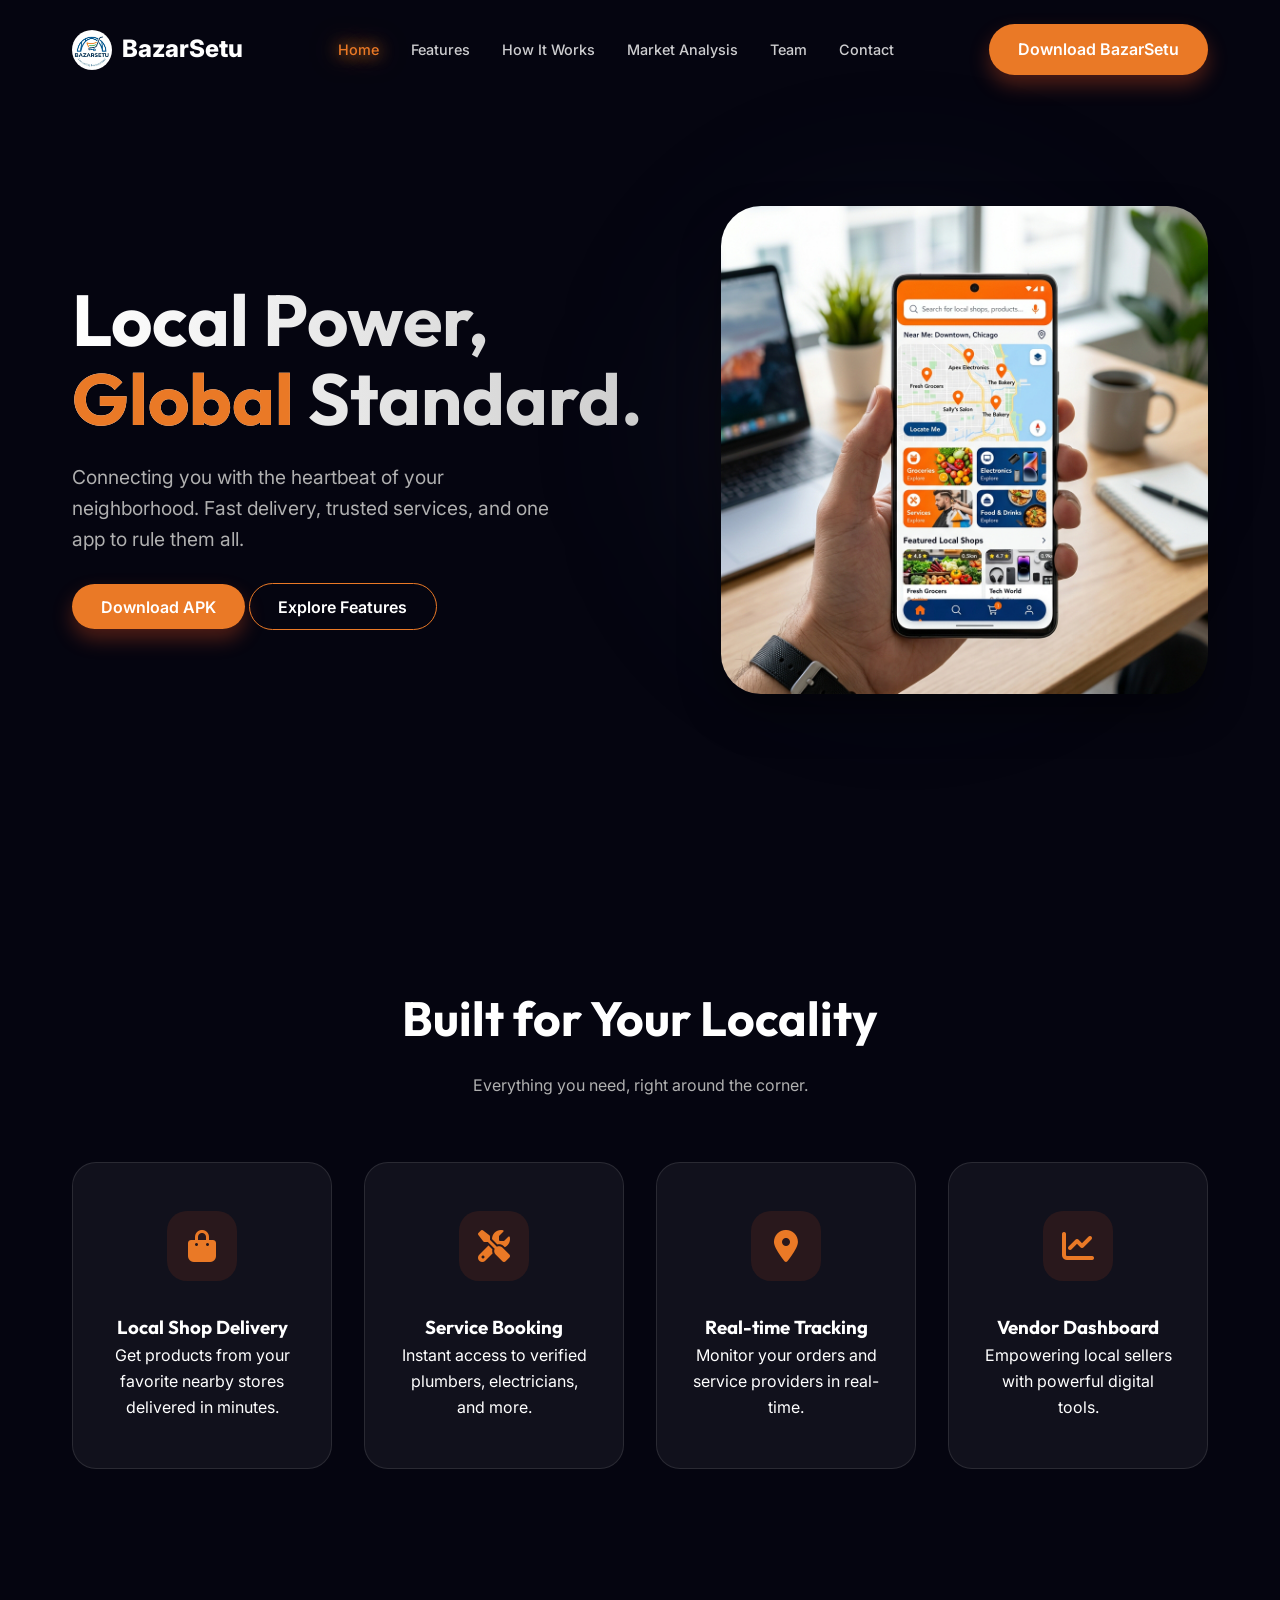
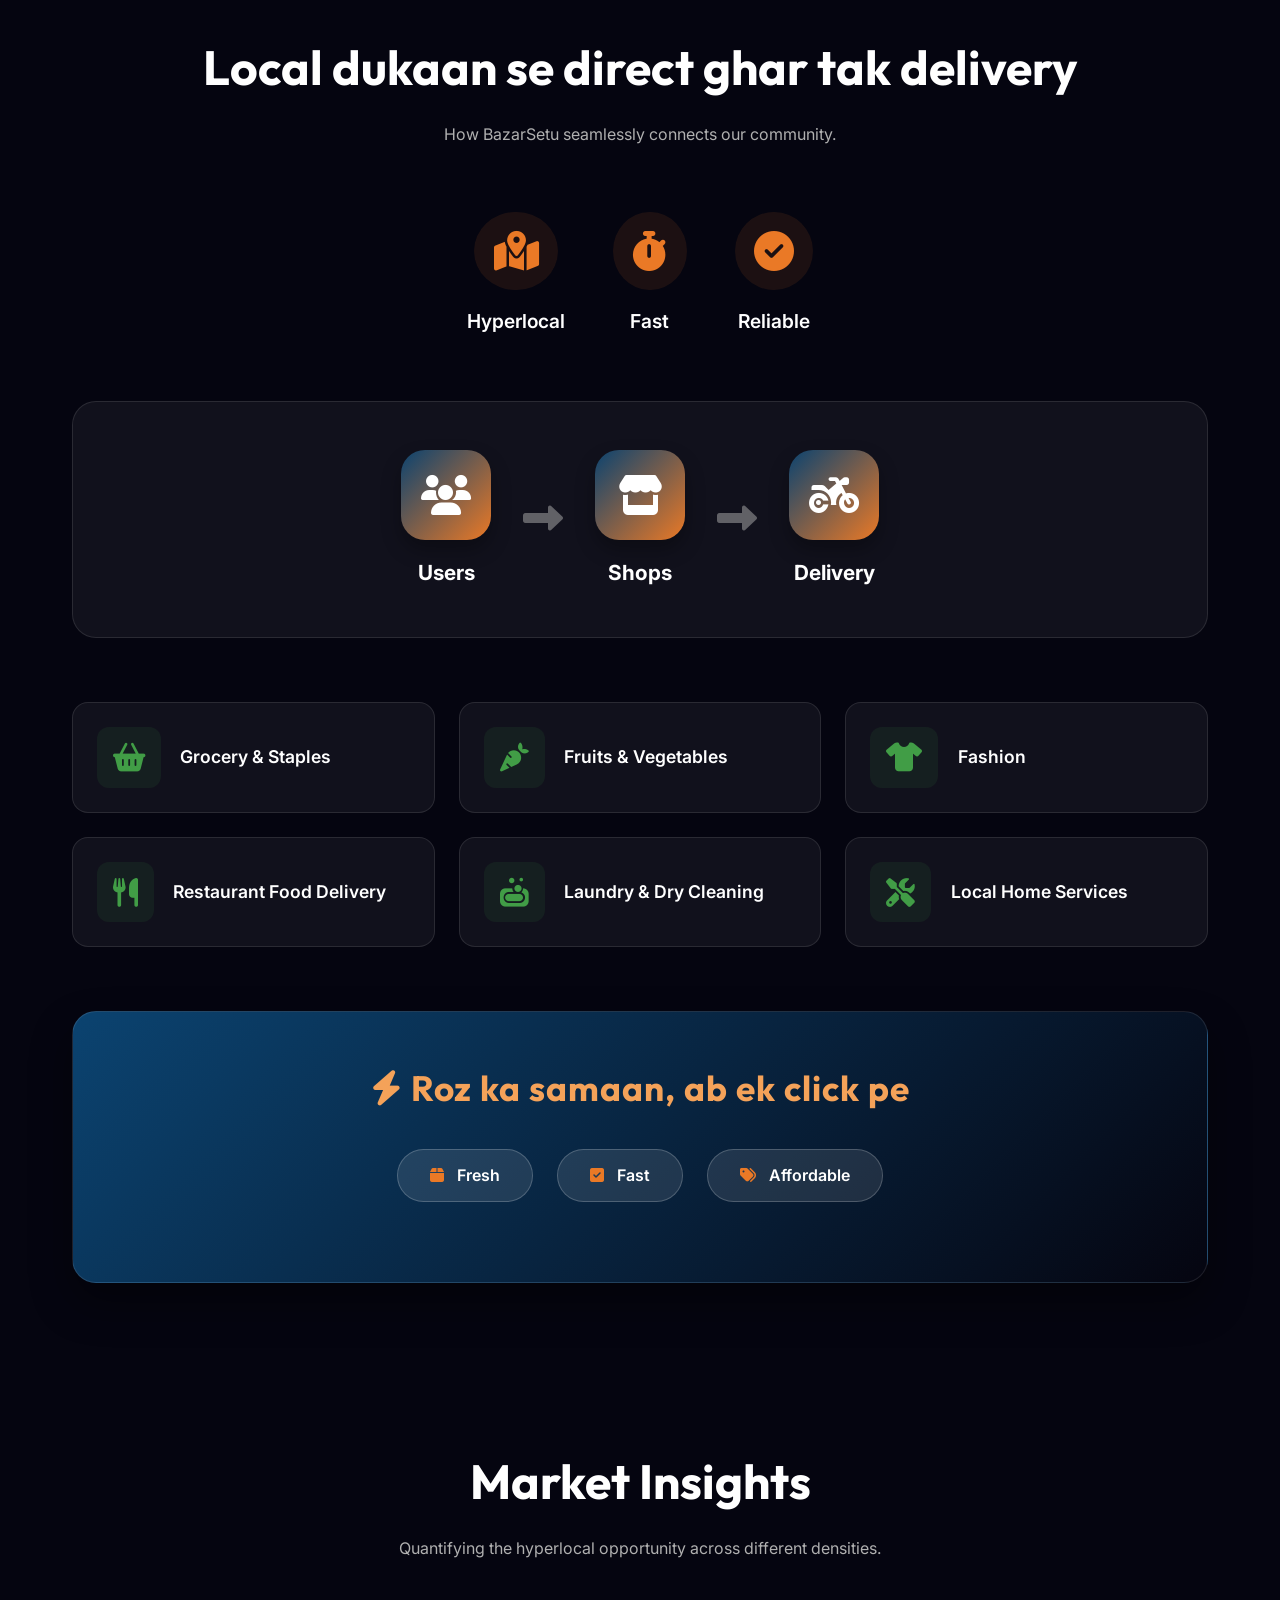
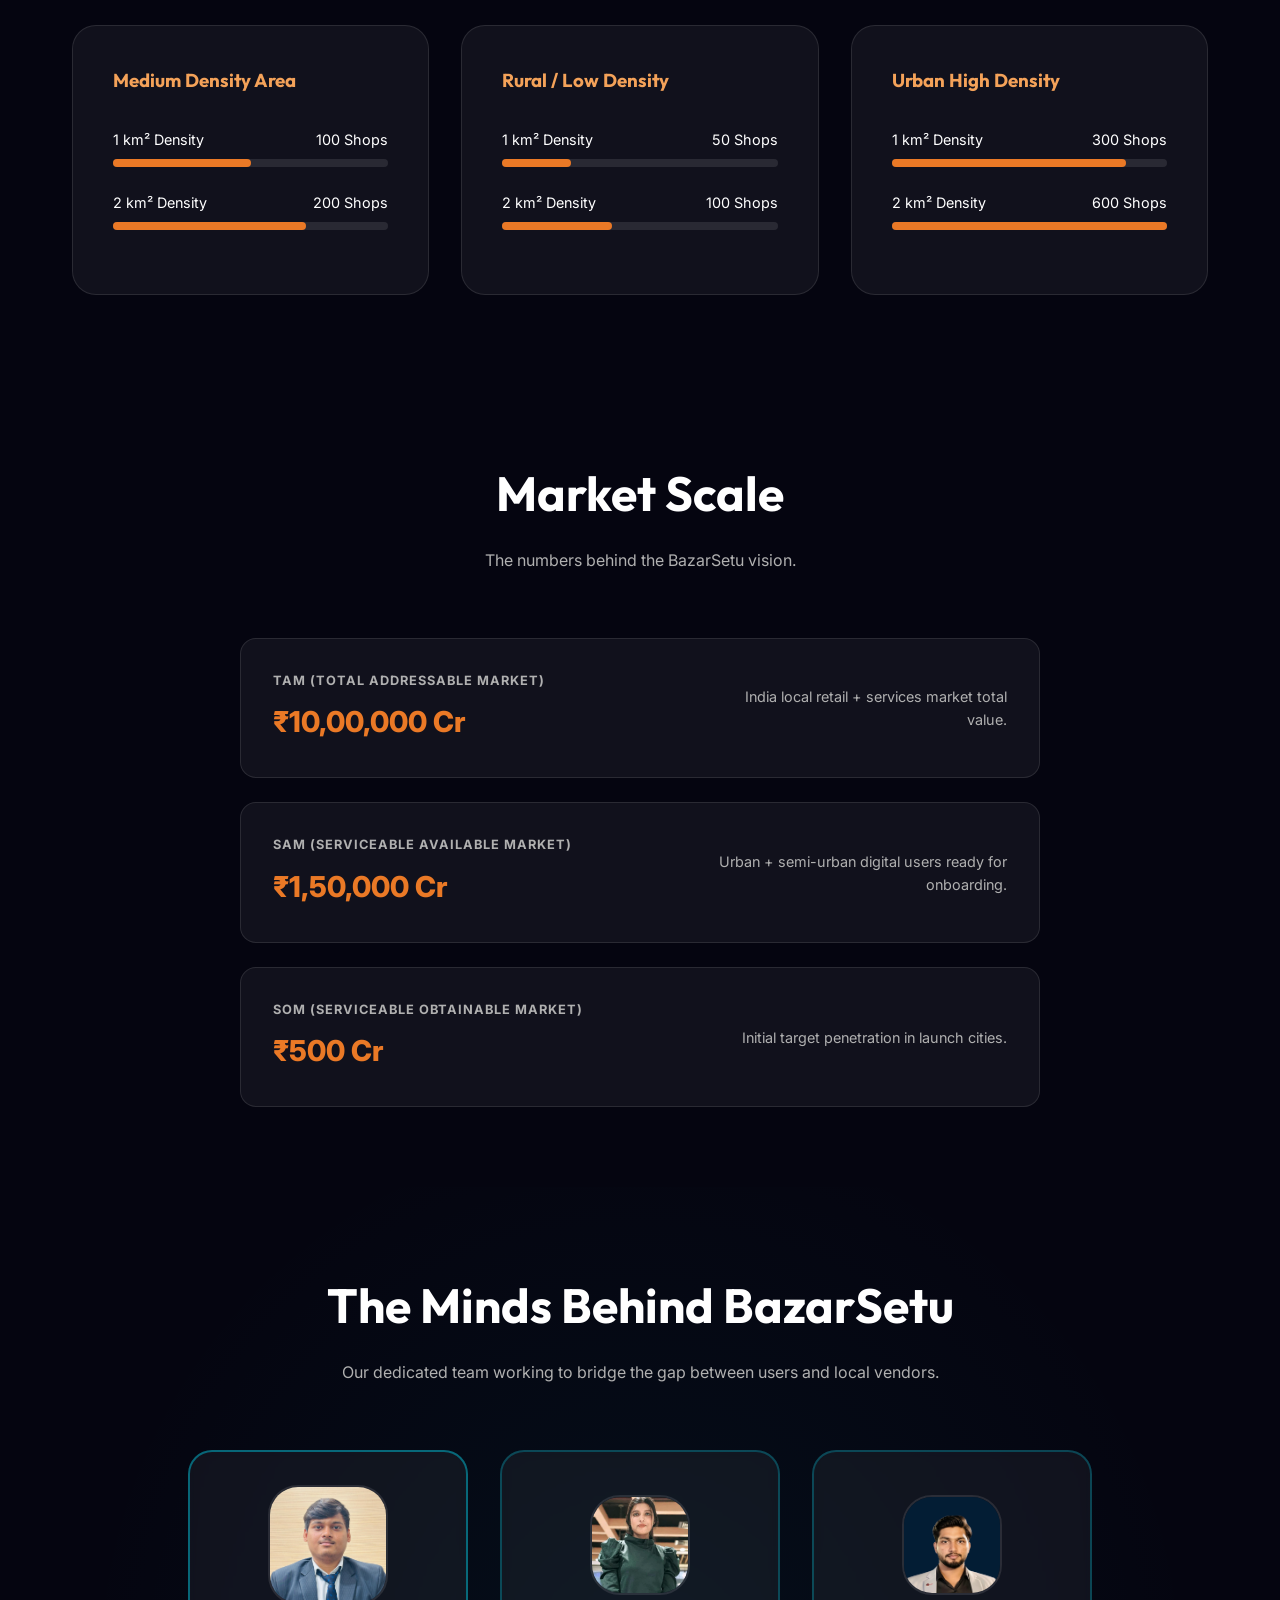
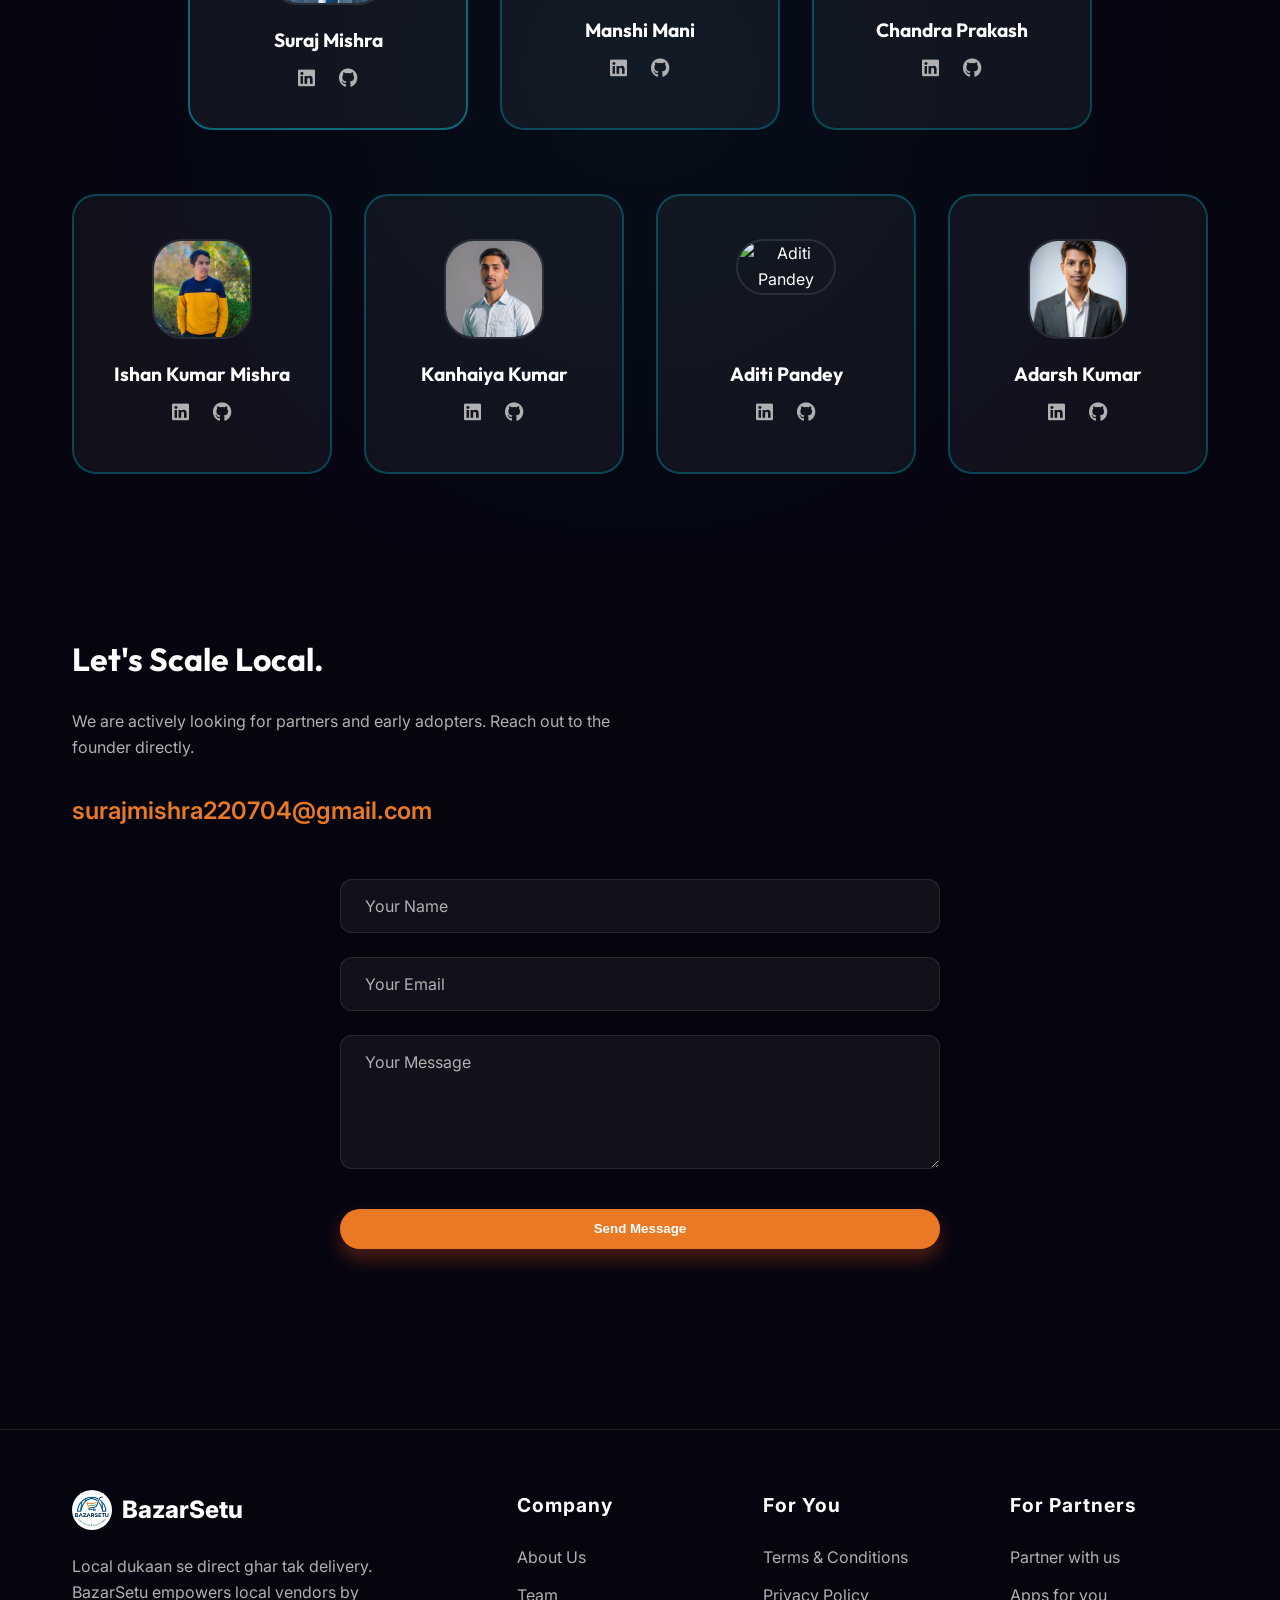
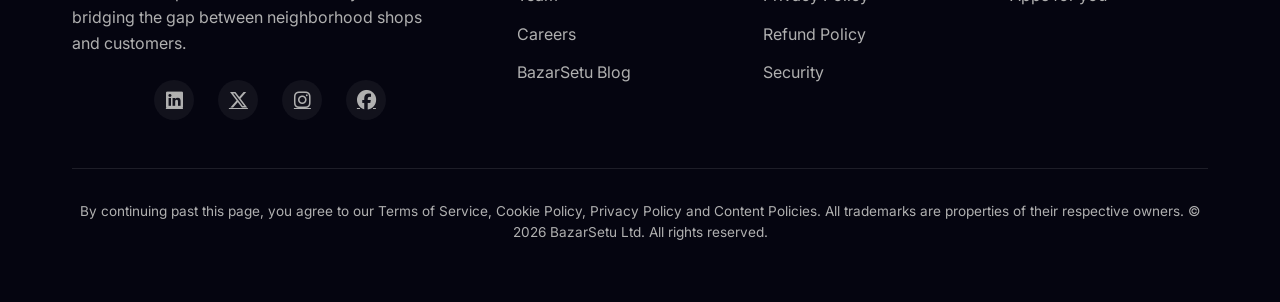
==== commit 1dc0d421: "update landing page" ====
--- a/index.html
+++ b/index.html
@@ -27,7 +27,7 @@
                 <li class="mobile-only"><a href="https://apk-embedding.vercel.app/" class="btn-primary">Download APK</a></li>
             </ul>
             <div class="nav-actions">
-                <a href="https://apk-embedding.vercel.app/" class="btn-primary desktop-only">Download APK</a>
+                <a href="https://apk-embedding.vercel.app/" class="btn-primary desktop-only">Download BazarSetu</a>
                 <div class="menu-toggle" id="mobile-menu">
                     <i class="fas fa-bars"></i>
                 </div>
